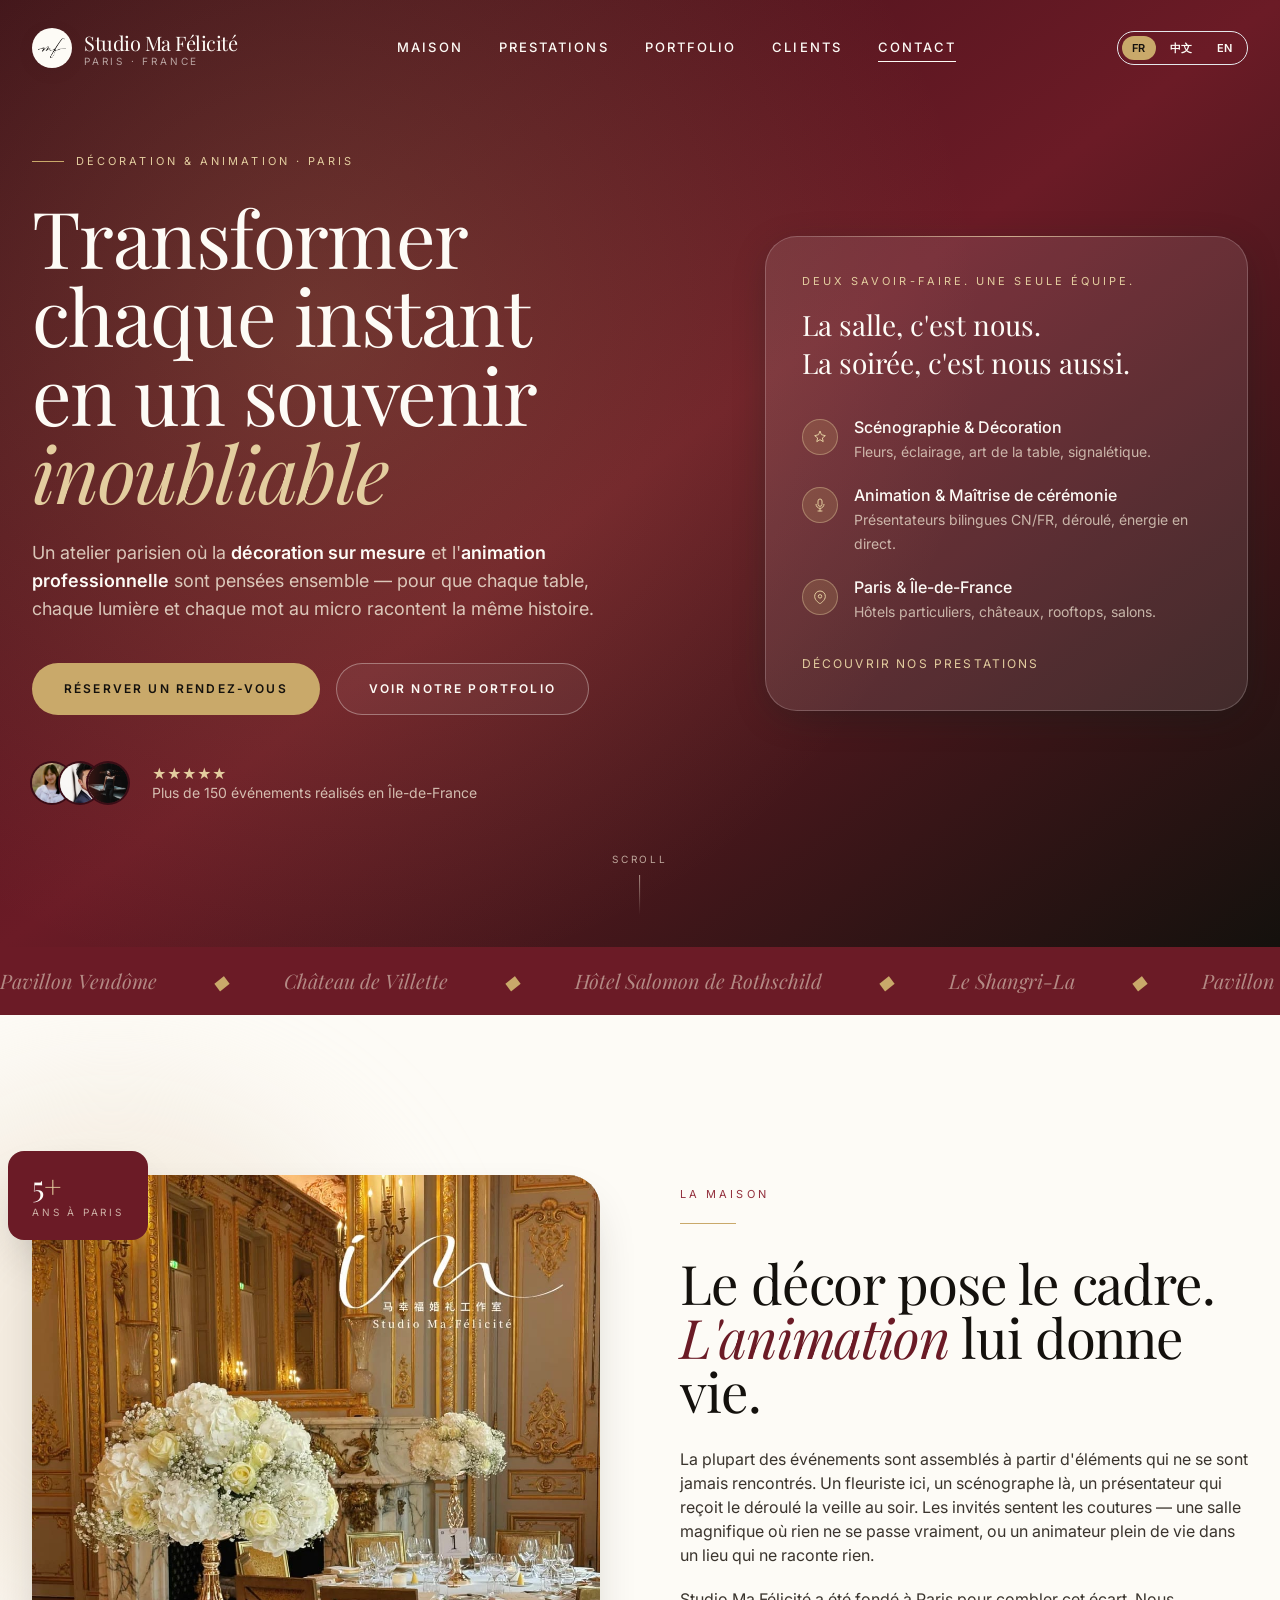
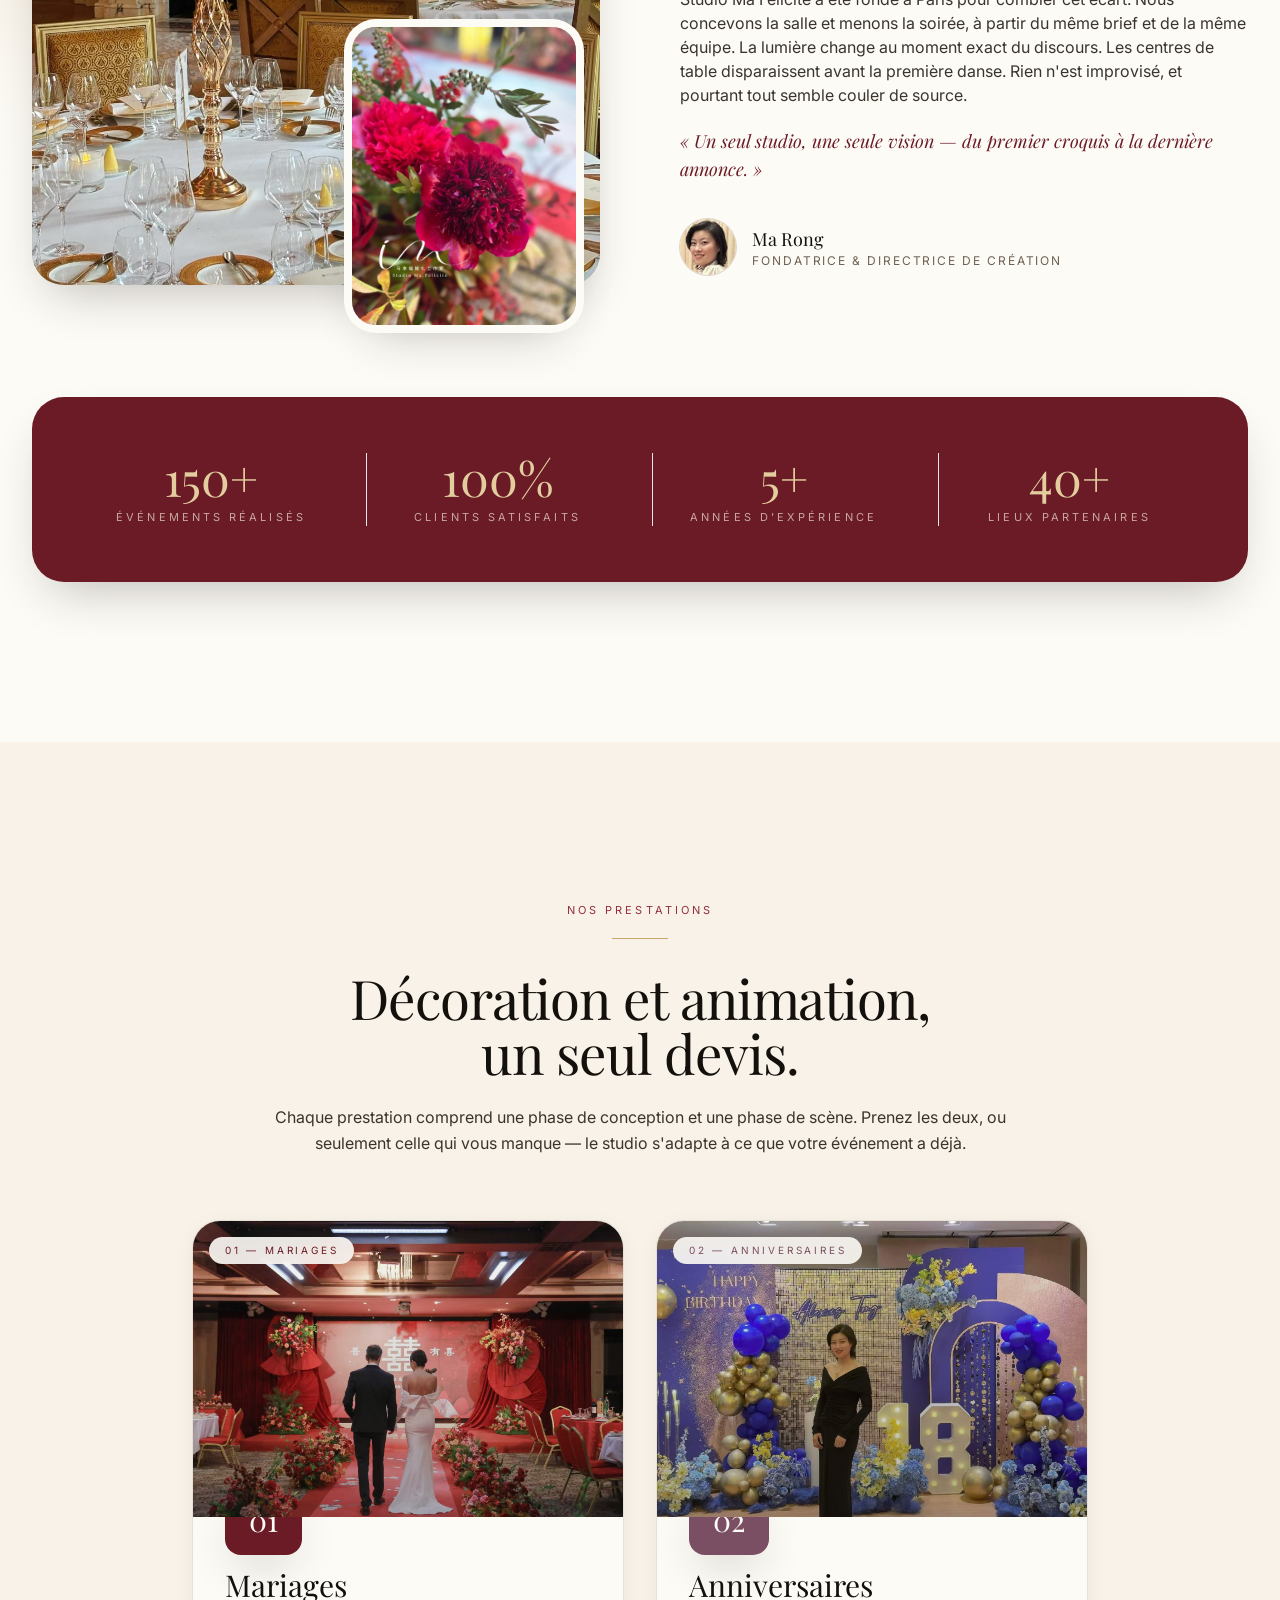
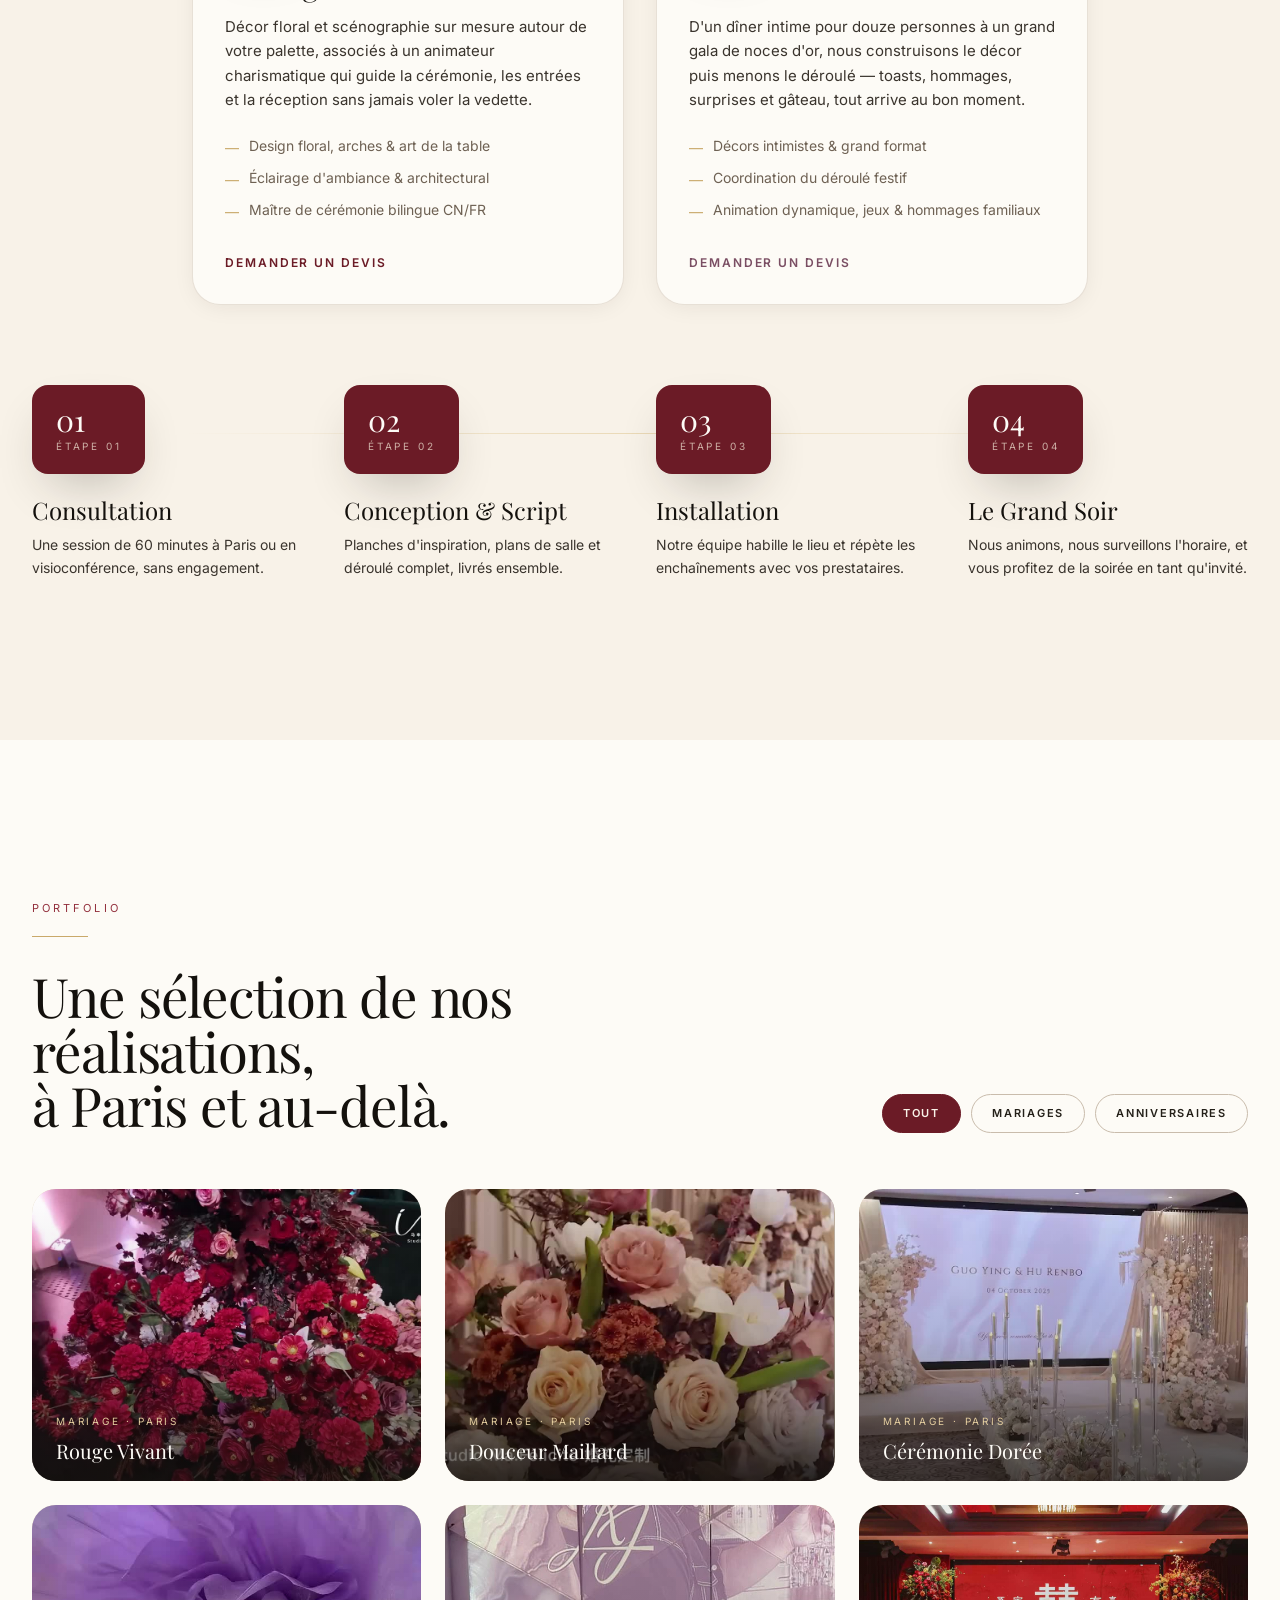
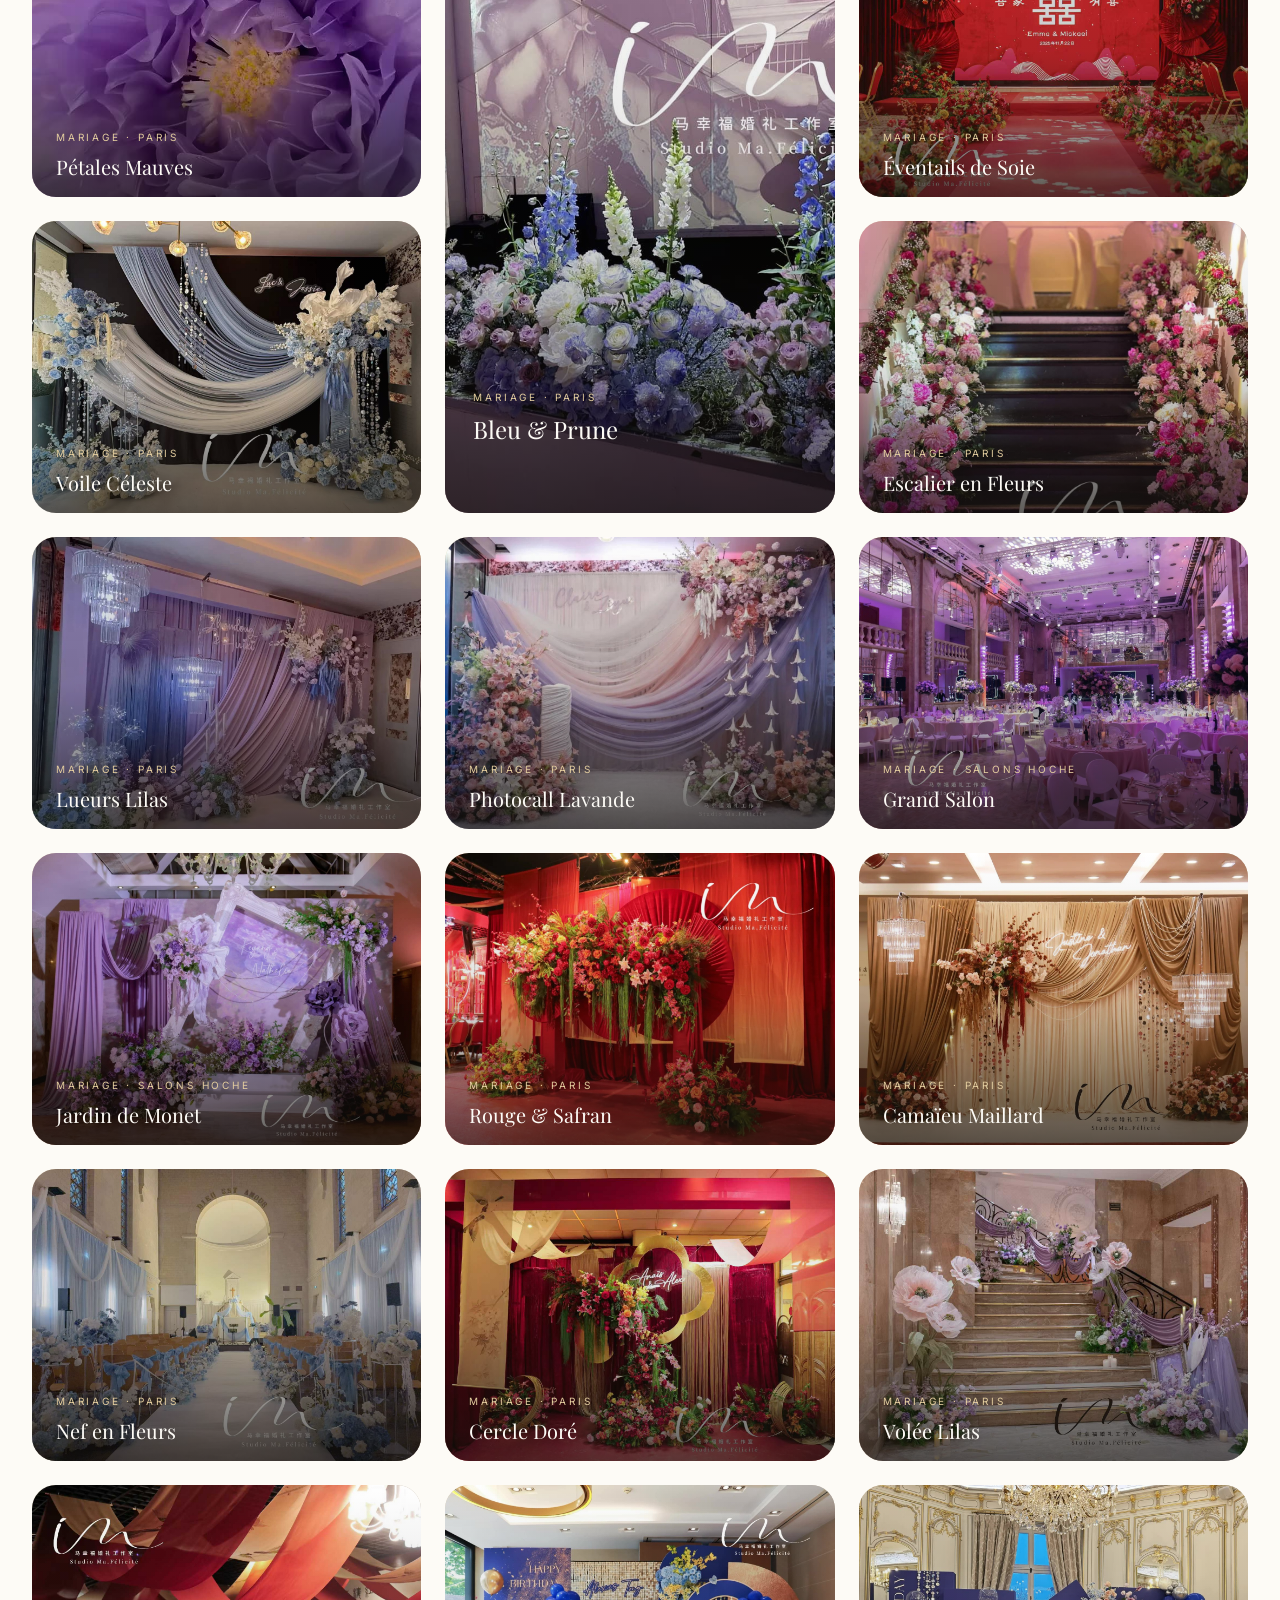
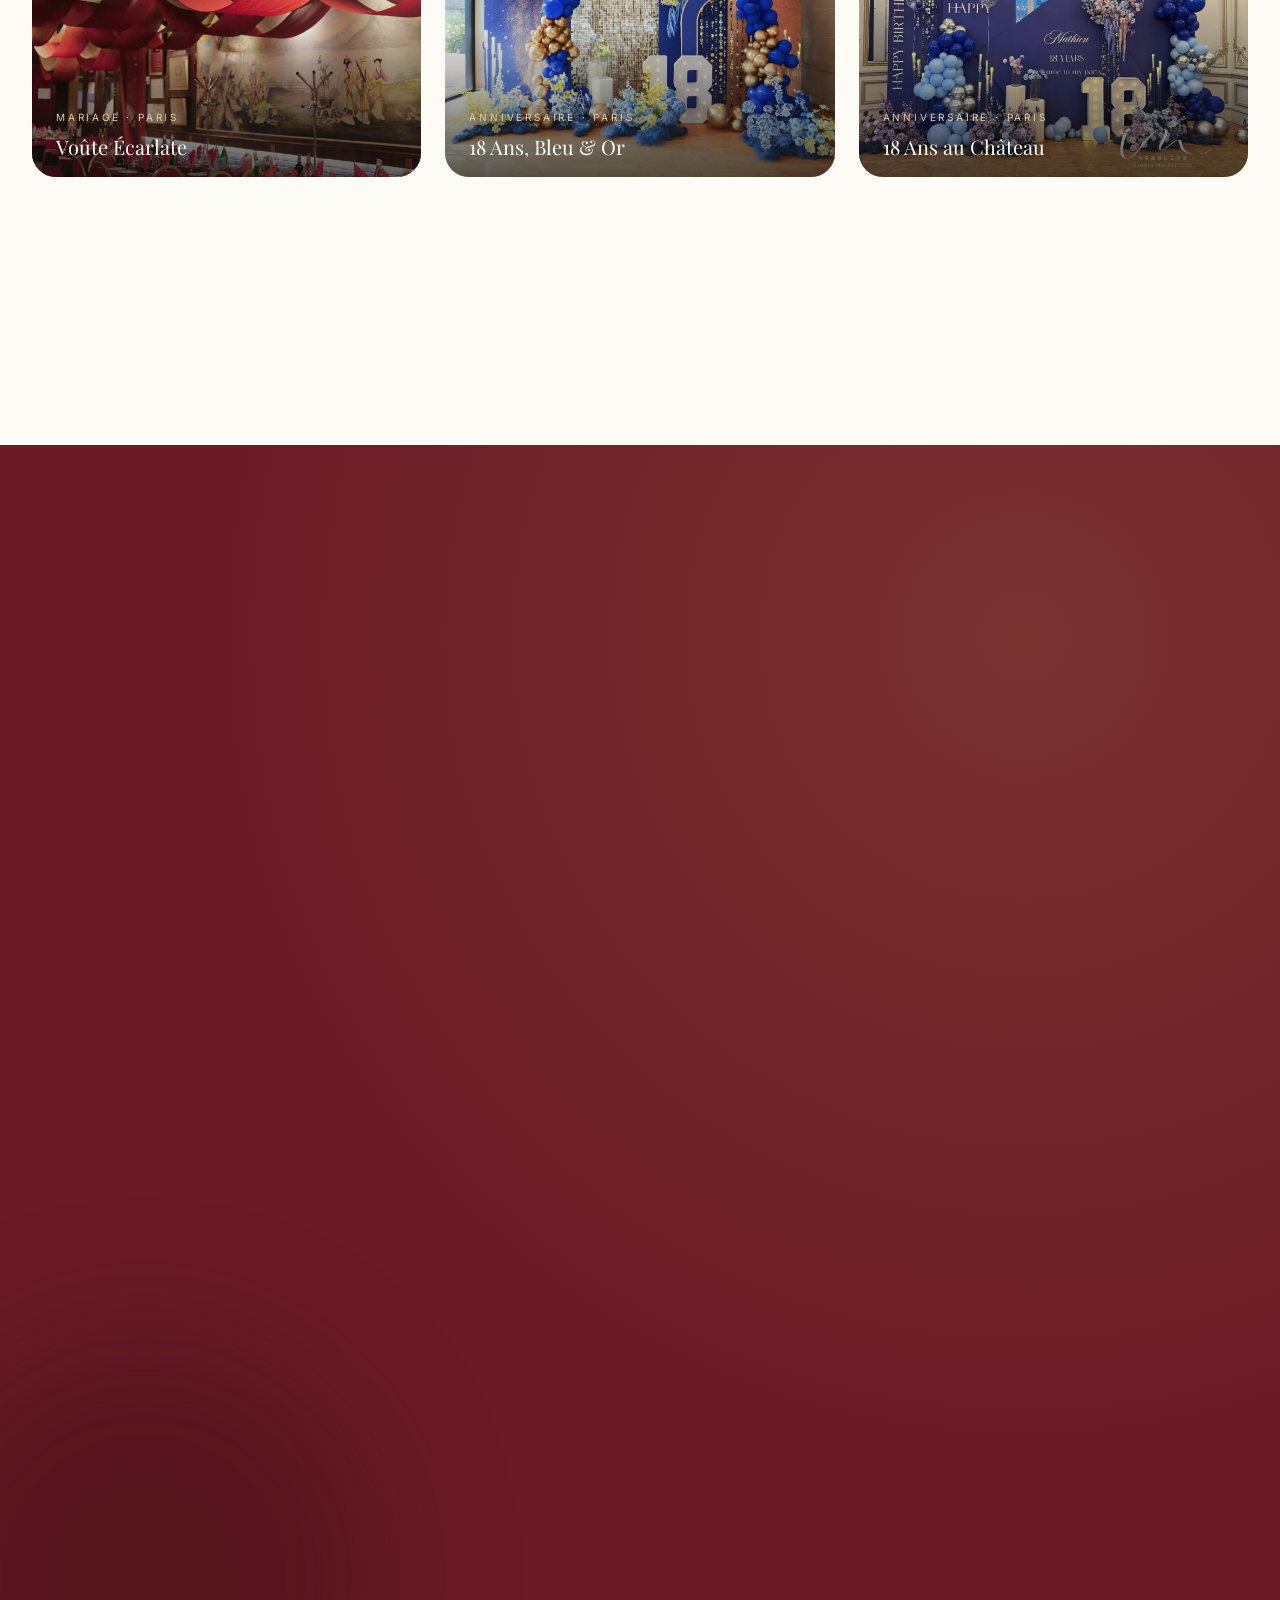
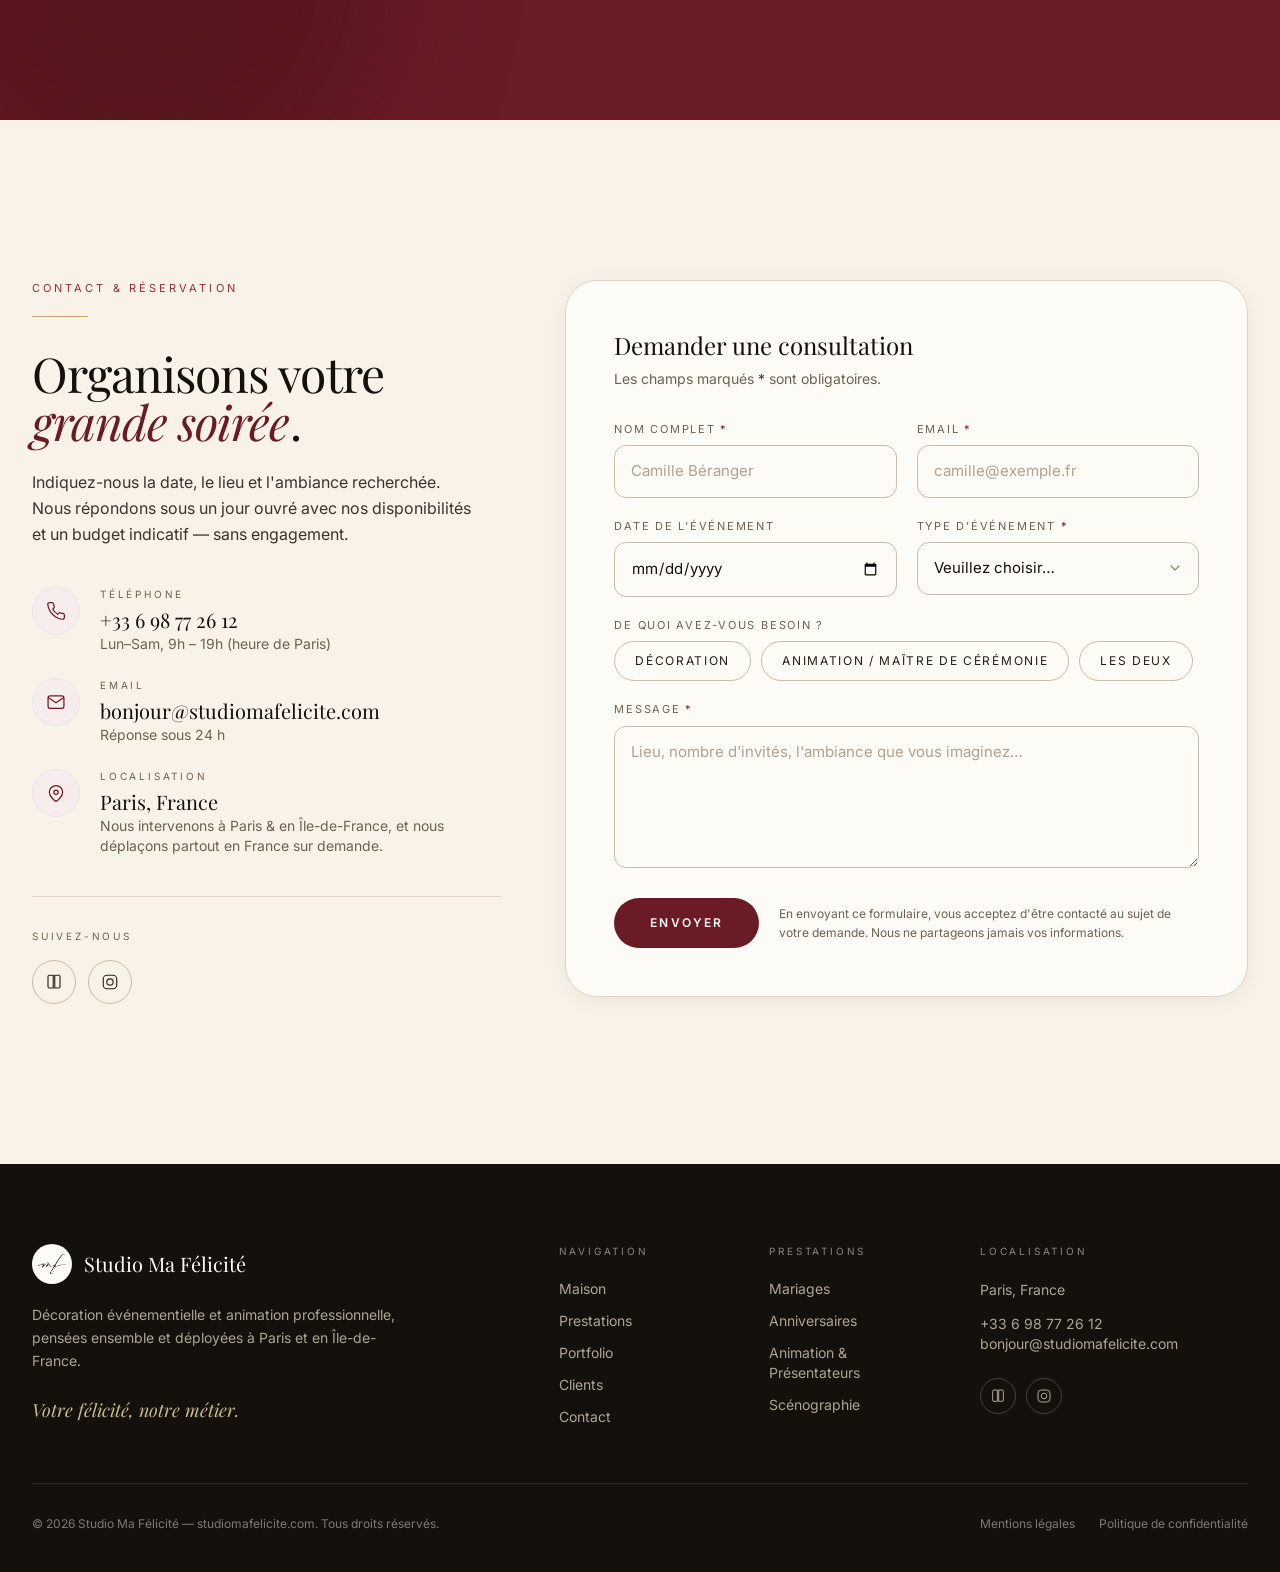
==== index.html @ dc09be4b "first commit" ====
<!DOCTYPE html>
<html lang="fr" class="scroll-smooth">
<head>
<meta charset="UTF-8" />
<meta name="viewport" content="width=device-width, initial-scale=1.0" />
<title id="pageTitle">Studio Ma Félicité — Décoration événementielle &amp; Animation à Paris</title>
<meta id="metaDescription" name="description" content="Studio Ma Félicité est une maison événementielle parisienne alliant décoration sur mesure et animation professionnelle pour mariages et anniversaires." />
<meta name="theme-color" content="#3A0D16" />
<link rel="canonical" href="https://studiomafelicite.com/" />
<link rel="alternate" hreflang="fr" href="https://studiomafelicite.com/" />
<link rel="alternate" hreflang="en" href="https://studiomafelicite.com/en/" />
<link rel="alternate" hreflang="zh" href="https://studiomafelicite.com/zh/" />
<link rel="alternate" hreflang="x-default" href="https://studiomafelicite.com/" />

<!-- Open Graph -->
<meta property="og:title" content="Studio Ma Félicité — Décoration événementielle &amp; Animation à Paris" />
<meta property="og:description" content="Décoration sur mesure et animation professionnelle, réunies sous un même toit. Paris, France." />
<meta property="og:type" content="website" />
<meta property="og:url" content="https://studiomafelicite.com/" />
<meta property="og:image" content="https://studiomafelicite.com/images/about-main.jpg" />
<meta property="og:image:width" content="1200" />
<meta property="og:image:height" content="1500" />
<meta property="og:locale" content="fr_FR" />
<meta property="og:site_name" content="Studio Ma Félicité" />

<!-- Twitter -->
<meta name="twitter:card" content="summary_large_image" />
<meta name="twitter:title" content="Studio Ma Félicité — Décoration événementielle &amp; Animation à Paris" />
<meta name="twitter:description" content="Décoration sur mesure et animation professionnelle, réunies sous un même toit. Paris, France." />
<meta name="twitter:image" content="https://studiomafelicite.com/images/about-main.jpg" />

<link rel="icon" type="image/png" href="/images/favicon.png" />
<link rel="preconnect" href="https://fonts.googleapis.com" />
<link rel="preconnect" href="https://fonts.gstatic.com" crossorigin />
<link href="https://fonts.googleapis.com/css2?family=Playfair+Display:ital,wght@0,400;0,500;0,600;0,700;1,400;1,500&family=Inter:wght@300;400;500;600;700&display=swap" rel="stylesheet" />

<link rel="stylesheet" href="/css/tailwind.css" />

<!-- Without JS the IntersectionObserver never runs, so reveal-on-scroll content
     would stay invisible. Show it all instead. -->
<noscript><style>
  .reveal { opacity:1 !important; transform:none !important; }
  #mobileMenu { grid-template-rows:1fr !important; }
</style></noscript>

<script type="application/ld+json">
{
  "@context": "https://schema.org",
  "@type": "LocalBusiness",
  "name": "Studio Ma Félicité",
  "description": "Studio Ma Félicité est une maison événementielle parisienne alliant décoration sur mesure et animation professionnelle pour mariages et anniversaires.",
  "url": "https://studiomafelicite.com/",
  "inLanguage": "fr",
  "telephone": "+33698772612",
  "email": "bonjour@studiomafelicite.com",
  "image": "https://studiomafelicite.com/images/about-main.jpg",
  "logo": "https://studiomafelicite.com/logo.webp",
  "priceRange": "€€€",
  "address": {
    "@type": "PostalAddress",
    "addressLocality": "Paris",
    "addressCountry": "FR"
  },
  "areaServed": {
    "@type": "AdministrativeArea",
    "name": "Île-de-France"
  },
  "sameAs": [
    "https://www.rednote.com/user/profile/63b6a3fa0000000026011ae4",
    "https://www.instagram.com/studio_ma_felicite/"
  ]
}
</script>
</head>

<body class="font-sans antialiased selection:bg-wine-700">

<!-- ══════════════════ SKIP LINK ══════════════════ -->
<a href="#hero" data-i18n="a11y.skipLink" class="sr-only focus:not-sr-only focus:fixed focus:z-[100] focus:top-4 focus:left-4 focus:bg-wine-700 focus:text-cream-50 focus:px-5 focus:py-3 focus:rounded-full focus:text-sm">Aller au contenu</a>

<!-- ══════════════════ NAVIGATION ══════════════════ -->
<header id="nav" class="fixed inset-x-0 top-0 z-50 transition-all duration-500">
  <div class="mx-auto max-w-7xl px-5 sm:px-8">
    <div class="flex items-center justify-between h-20 lg:h-24 transition-all duration-500" id="navInner">

      <!-- Wordmark -->
      <a href="#hero" class="group flex items-center gap-3 shrink-0">
        <span class="grid place-items-center w-10 h-10 rounded-full bg-cream-50 shadow-soft overflow-hidden shrink-0" id="navMark">
          <img src="/images/logo-mark-crop.png" alt="Studio Ma Félicité" class="w-7 h-auto object-contain" />
        </span>
        <span class="leading-tight">
          <span class="block font-serif text-lg sm:text-xl tracking-tight">Studio Ma Félicité</span>
          <span class="block text-[10px] uppercase tracking-widest2 opacity-60 -mt-0.5">Paris · France</span>
        </span>
      </a>

      <!-- Desktop links -->
      <nav class="hidden lg:flex items-center gap-9 text-[13px] uppercase tracking-[0.16em] font-medium" id="navLinks" aria-label="Navigation principale" data-i18n-aria="a11y.primaryNav">
        <a href="#about"     class="navlink" data-i18n="nav.about">Maison</a>
        <a href="#services"  class="navlink" data-i18n="nav.services">Prestations</a>
        <a href="#portfolio" class="navlink" data-i18n="nav.portfolio">Portfolio</a>
        <a href="#testimonials" class="navlink" data-i18n="nav.testimonials">Clients</a>
        <a href="#contact"   class="navlink" data-i18n="nav.contact">Contact</a>
      </nav>

      <div class="hidden lg:flex items-center gap-5">
        <div class="lang-switch flex items-center gap-1 rounded-full border border-current/20 p-1 text-[11px] font-semibold uppercase tracking-wider" id="langSwitchDesktop" role="group" aria-label="Choisir la langue">
          <a href="/" class="lang-btn rounded-full px-2.5 py-1 transition-colors duration-200" data-lang="fr">FR</a>
          <a href="/zh/" class="lang-btn rounded-full px-2.5 py-1 transition-colors duration-200" data-lang="zh">中文</a>
          <a href="/en/" class="lang-btn rounded-full px-2.5 py-1 transition-colors duration-200" data-lang="en">EN</a>
        </div>
      </div>

      <!-- Mobile toggle -->
      <button id="burger" class="lg:hidden relative w-11 h-11 grid place-items-center rounded-full border border-current/25" aria-label="Open menu" aria-expanded="false" aria-controls="mobileMenu">
        <span class="block w-5 space-y-[5px]">
          <span class="block h-[1.5px] w-full bg-current transition-transform duration-300 origin-center" data-bar="1"></span>
          <span class="block h-[1.5px] w-full bg-current transition-opacity duration-200" data-bar="2"></span>
          <span class="block h-[1.5px] w-full bg-current transition-transform duration-300 origin-center" data-bar="3"></span>
        </span>
      </button>
    </div>
  </div>

  <!-- Mobile menu -->
  <div id="mobileMenu" class="lg:hidden grid grid-rows-[0fr] transition-[grid-template-rows] duration-500 ease-in-out bg-cream-50/97 backdrop-blur-xl border-t border-taupe-100">
    <div class="overflow-hidden min-h-0">
      <nav class="px-6 py-7 flex flex-col gap-1 text-ink-900" aria-label="Navigation mobile" data-i18n-aria="a11y.mobileNav">
        <a href="#about"        class="mob-link font-serif text-2xl py-3 border-b border-taupe-100/70" data-i18n="nav.about">Maison</a>
        <a href="#services"     class="mob-link font-serif text-2xl py-3 border-b border-taupe-100/70" data-i18n="nav.services">Prestations</a>
        <a href="#portfolio"    class="mob-link font-serif text-2xl py-3 border-b border-taupe-100/70" data-i18n="nav.portfolio">Portfolio</a>
        <a href="#testimonials" class="mob-link font-serif text-2xl py-3 border-b border-taupe-100/70" data-i18n="nav.testimonials">Clients</a>
        <a href="#contact"      class="mob-link font-serif text-2xl py-3 border-b border-taupe-100/70" data-i18n="nav.contact">Contact</a>
        <div class="lang-switch mt-6 flex items-center justify-center gap-1 rounded-full border border-taupe-200 p-1 text-[12px] font-semibold uppercase tracking-wider self-center" id="langSwitchMobile" role="group" aria-label="Choisir la langue">
          <a href="/" class="lang-btn min-h-11 inline-flex items-center justify-center rounded-full px-4 transition-colors duration-200" data-lang="fr">FR</a>
          <a href="/zh/" class="lang-btn min-h-11 inline-flex items-center justify-center rounded-full px-4 transition-colors duration-200" data-lang="zh">中文</a>
          <a href="/en/" class="lang-btn min-h-11 inline-flex items-center justify-center rounded-full px-4 transition-colors duration-200" data-lang="en">EN</a>
        </div>
      </nav>
    </div>
  </div>
</header>

<!-- ══════════════════ HERO ══════════════════ -->
<section id="hero" class="relative min-h-[100svh] flex items-center overflow-hidden bg-wine-900">
  <div class="absolute inset-0 bg-gradient-to-br from-wine-900 via-wine-700 to-ink-900"></div>
  <div class="absolute inset-0 bg-[radial-gradient(circle_at_25%_35%,rgba(201,169,106,.22),transparent_58%)]"></div>

  <div class="relative z-10 mx-auto max-w-7xl px-5 sm:px-8 w-full pt-32 pb-24 lg:py-36">
    <div class="grid lg:grid-cols-12 gap-12 lg:gap-10 items-center">

      <!-- Copy -->
      <div class="lg:col-span-7 text-cream-50">
        <p class="inline-flex items-center gap-3 text-[11px] uppercase tracking-widest2 text-gold-300 mb-7 opacity-0 animate-fadeUp" style="animation-delay:.1s">
          <span class="w-8 h-px bg-gold-500"></span> <span data-i18n="hero.kicker">Décoration &amp; Animation · Paris</span>
        </p>

        <h1 class="font-serif text-[2.75rem] leading-[1.06] sm:text-6xl lg:text-[4.4rem] xl:text-[4.9rem] tracking-[-0.02em] opacity-0 animate-fadeUp" style="animation-delay:.22s" data-i18n-html="hero.title">
          Transformer chaque instant<br class="hidden sm:block" />
          en un souvenir <em class="italic text-gold-300">inoubliable</em>
        </h1>

        <p class="mt-7 max-w-xl text-base sm:text-lg leading-relaxed text-cream-200/85 opacity-0 animate-fadeUp" style="animation-delay:.34s" data-i18n-html="hero.subtitle">
          Un atelier parisien où la <strong class="font-semibold text-cream-50">décoration sur mesure</strong> et
          l'<strong class="font-semibold text-cream-50">animation professionnelle</strong> sont pensées ensemble — pour
          que chaque table, chaque lumière et chaque mot au micro racontent la même histoire.
        </p>

        <div class="mt-10 flex flex-col sm:flex-row gap-4 opacity-0 animate-fadeUp" style="animation-delay:.46s">
          <a href="#contact" data-i18n="nav.bookCta" class="group inline-flex items-center justify-center gap-3 rounded-full bg-gold-500 px-8 py-4 text-[12px] font-semibold uppercase tracking-[0.18em] text-ink-900 transition-all duration-300 hover:bg-gold-400 hover:shadow-lift hover:-translate-y-0.5">
            Réserver un rendez-vous
            <svg class="w-4 h-4 transition-transform duration-300 group-hover:translate-x-1" viewBox="0 0 24 24" fill="none" stroke="currentColor" stroke-width="1.6"><path d="M5 12h14M13 6l6 6-6 6" stroke-linecap="round" stroke-linejoin="round"/></svg>
          </a>
          <a href="#portfolio" data-i18n="hero.ctaSecondary" class="inline-flex items-center justify-center gap-3 rounded-full border border-cream-50/35 bg-cream-50/5 backdrop-blur-md px-8 py-4 text-[12px] font-semibold uppercase tracking-[0.18em] text-cream-50 transition-all duration-300 hover:bg-cream-50/15 hover:border-cream-50/60">
            Voir notre portfolio
          </a>
        </div>

        <div class="mt-12 flex items-center gap-6 opacity-0 animate-fadeUp" style="animation-delay:.58s">
          <div class="flex -space-x-3">
            <img src="/images/avatar-1.jpg" alt="" class="w-10 h-10 rounded-full object-cover ring-2 ring-wine-900 ph" />
            <img src="/images/avatar-2.jpg" alt="" class="w-10 h-10 rounded-full object-cover ring-2 ring-wine-900 ph" />
            <img src="/images/avatar-3.jpg" alt="" class="w-10 h-10 rounded-full object-cover ring-2 ring-wine-900 ph" />
          </div>
          <p class="text-sm text-cream-200/80 leading-snug">
            <span class="text-gold-300">★★★★★</span><br />
            <span data-i18n="hero.trustText">Plus de 150 événements réalisés en Île-de-France</span>
          </p>
        </div>
      </div>

      <!-- Glass card -->
      <div class="lg:col-span-5 opacity-0 animate-fadeUp" style="animation-delay:.7s">
        <div class="relative rounded-[2rem] border border-cream-50/20 bg-cream-50/10 backdrop-blur-2xl p-7 sm:p-9 shadow-glass">
          <div class="absolute -top-px left-10 right-10 h-px bg-gradient-to-r from-transparent via-gold-300/70 to-transparent"></div>

          <p class="text-[11px] uppercase tracking-widest2 text-gold-300" data-i18n="hero.cardKicker">Deux savoir-faire. Une seule équipe.</p>
          <h2 class="mt-4 font-serif text-2xl sm:text-[1.75rem] leading-snug text-cream-50" data-i18n-html="hero.cardTitle">
            La salle, c'est nous.<br />La soirée, c'est nous aussi.
          </h2>

          <ul class="mt-8 space-y-5 text-cream-100/90">
            <li class="flex gap-4">
              <span class="mt-1 grid place-items-center w-9 h-9 shrink-0 rounded-full bg-gold-500/20 border border-gold-300/40">
                <svg class="w-4 h-4 text-gold-300" viewBox="0 0 24 24" fill="none" stroke="currentColor" stroke-width="1.5"><path d="M12 3l2.2 5.6L20 10l-4.4 3.4L16.8 19 12 16l-4.8 3 1.2-5.6L4 10l5.8-1.4L12 3z" stroke-linejoin="round"/></svg>
              </span>
              <span><span class="block text-cream-50 font-medium" data-i18n="hero.card.item1.title">Scénographie &amp; Décoration</span>
              <span class="text-sm text-cream-200/75" data-i18n="hero.card.item1.desc">Fleurs, éclairage, art de la table, signalétique.</span></span>
            </li>
            <li class="flex gap-4">
              <span class="mt-1 grid place-items-center w-9 h-9 shrink-0 rounded-full bg-gold-500/20 border border-gold-300/40">
                <svg class="w-4 h-4 text-gold-300" viewBox="0 0 24 24" fill="none" stroke="currentColor" stroke-width="1.5"><path d="M12 14a3 3 0 003-3V6a3 3 0 10-6 0v5a3 3 0 003 3z" stroke-linejoin="round"/><path d="M6 11a6 6 0 0012 0M12 17v4M9 21h6" stroke-linecap="round"/></svg>
              </span>
              <span><span class="block text-cream-50 font-medium" data-i18n="hero.card.item2.title">Animation &amp; Maîtrise de cérémonie</span>
              <span class="text-sm text-cream-200/75" data-i18n="hero.card.item2.desc">Présentateurs bilingues CN/FR, déroulé, énergie en direct.</span></span>
            </li>
            <li class="flex gap-4">
              <span class="mt-1 grid place-items-center w-9 h-9 shrink-0 rounded-full bg-gold-500/20 border border-gold-300/40">
                <svg class="w-4 h-4 text-gold-300" viewBox="0 0 24 24" fill="none" stroke="currentColor" stroke-width="1.5"><path d="M12 22s8-4.5 8-11a8 8 0 10-16 0c0 6.5 8 11 8 11z" stroke-linejoin="round"/><circle cx="12" cy="11" r="2.6"/></svg>
              </span>
              <span><span class="block text-cream-50 font-medium" data-i18n="hero.card.item3.title">Paris &amp; Île-de-France</span>
              <span class="text-sm text-cream-200/75" data-i18n="hero.card.item3.desc">Hôtels particuliers, châteaux, rooftops, salons.</span></span>
            </li>
          </ul>

          <a href="#services" data-i18n="hero.exploreServices" class="mt-8 inline-flex items-center gap-2 text-[12px] uppercase tracking-[0.18em] text-gold-300 hover:text-gold-400 transition">
            Découvrir nos prestations
            <svg class="w-4 h-4" viewBox="0 0 24 24" fill="none" stroke="currentColor" stroke-width="1.6"><path d="M5 12h14M13 6l6 6-6 6" stroke-linecap="round" stroke-linejoin="round"/></svg>
          </a>
        </div>
      </div>
    </div>
  </div>

  <!-- Scroll cue -->
  <a href="#about" class="hidden md:flex absolute bottom-8 left-1/2 -translate-x-1/2 z-10 flex-col items-center gap-2 text-cream-200/70 hover:text-cream-50 transition">
    <span class="text-[10px] uppercase tracking-widest2">Scroll</span>
    <span class="w-px h-10 bg-gradient-to-b from-cream-200/60 to-transparent"></span>
  </a>
</section>

<!-- ══════════════════ LOGO MARQUEE ══════════════════ -->
<section class="bg-wine-700 py-5 overflow-hidden" aria-label="Lieux et partenaires sélectionnés" data-i18n-aria="a11y.marquee">
  <div class="flex w-max animate-marquee">
    <div class="flex items-center gap-14 pr-14 text-cream-200/55 font-serif text-lg sm:text-xl italic whitespace-nowrap">
      <span>Pavillon Vendôme</span><span class="text-gold-500">◆</span>
      <span>Château de Villette</span><span class="text-gold-500">◆</span>
      <span>Hôtel Salomon de Rothschild</span><span class="text-gold-500">◆</span>
      <span>Le Shangri-La</span><span class="text-gold-500">◆</span>
      <span>Pavillon Gabriel</span><span class="text-gold-500">◆</span>
      <span>Les Salons Hoche</span><span class="text-gold-500">◆</span>
    </div>
    <div class="flex items-center gap-14 pr-14 text-cream-200/55 font-serif text-lg sm:text-xl italic whitespace-nowrap" aria-hidden="true">
      <span>Pavillon Vendôme</span><span class="text-gold-500">◆</span>
      <span>Château de Villette</span><span class="text-gold-500">◆</span>
      <span>Hôtel Salomon de Rothschild</span><span class="text-gold-500">◆</span>
      <span>Le Shangri-La</span><span class="text-gold-500">◆</span>
      <span>Pavillon Gabriel</span><span class="text-gold-500">◆</span>
      <span>Les Salons Hoche</span><span class="text-gold-500">◆</span>
    </div>
  </div>
</section>

<!-- ══════════════════ ABOUT ══════════════════ -->
<section id="about" class="relative py-24 sm:py-32 lg:py-40 bg-cream-50 overflow-hidden">
  <div class="pointer-events-none absolute -left-40 top-20 w-[34rem] h-[34rem] rounded-full bg-cream-200/60 blur-3xl"></div>

  <div class="relative mx-auto max-w-7xl px-5 sm:px-8">
    <div class="grid lg:grid-cols-2 gap-14 lg:gap-20 items-center">

      <!-- Image composition -->
      <div class="reveal relative">
        <div class="relative rounded-[2rem] overflow-hidden shadow-lift ph aspect-[4/5]">
          <img src="/images/about-main.jpg"
               alt="Gold banquet room at the Shangri-La Paris dressed with candlelight and white floral centerpieces" loading="lazy"
               class="w-full h-full object-cover" />
        </div>
        <div class="absolute -bottom-10 -right-4 sm:right-6 w-40 sm:w-56 rounded-[1.5rem] overflow-hidden ring-8 ring-cream-50 shadow-lift ph aspect-[3/4] hidden sm:block">
          <img src="/images/about-host.jpg"
               alt="Close-up of deep red peony floral detail from a ceremony arrangement" loading="lazy"
               class="w-full h-full object-cover" />
        </div>
        <div class="absolute -top-6 -left-3 sm:-left-6 rounded-2xl bg-wine-700 text-cream-50 px-6 py-5 shadow-lift">
          <p class="font-serif text-3xl leading-none">5<span class="text-gold-300">+</span></p>
          <p class="mt-1 text-[10px] uppercase tracking-widest2 text-cream-200/75" data-i18n="about.yearsBadge">Ans à Paris</p>
        </div>
      </div>

      <!-- Copy -->
      <div class="reveal" style="transition-delay:.12s">
        <p class="rule text-[11px] uppercase tracking-widest2 text-wine-500" data-i18n="about.kicker">La Maison</p>

        <h2 class="mt-8 font-serif text-4xl sm:text-5xl lg:text-[3.4rem] leading-[1.1] tracking-[-0.02em] text-ink-900" data-i18n-html="about.title">
          Le décor pose le cadre.<br />
          <em class="italic text-wine-700">L'animation</em> lui donne vie.
        </h2>

        <div class="mt-7 space-y-5 text-[15px] sm:text-base leading-relaxed text-ink-500">
          <p data-i18n="about.p1">
            La plupart des événements sont assemblés à partir d'éléments qui ne se sont jamais rencontrés. Un fleuriste
            ici, un scénographe là, un présentateur qui reçoit le déroulé la veille au soir. Les invités sentent les
            coutures — une salle magnifique où rien ne se passe vraiment, ou un animateur plein de vie dans un lieu
            qui ne raconte rien.
          </p>
          <p data-i18n-html="about.p2">
            Studio Ma Félicité a été fondé à Paris pour combler cet écart. Nous concevons
            la salle et menons la soirée, à partir du même brief et de la même équipe. La lumière change au moment
            exact du discours. Les centres de table disparaissent avant la première danse. Rien n'est improvisé, et
            pourtant tout semble couler de source.
          </p>
          <p class="font-serif italic text-lg text-wine-700" data-i18n="about.quote">
            « Un seul studio, une seule vision — du premier croquis à la dernière annonce. »
          </p>
        </div>

        <!-- Signature -->
        <div class="mt-9 flex items-center gap-4">
          <img src="/images/founder.jpg"
               alt="Ma Rong, founder of Studio Ma Félicité" loading="lazy" class="w-14 h-14 rounded-full object-cover ph ring-1 ring-taupe-100" />
          <div>
            <p class="font-serif text-lg text-ink-900">Ma Rong</p>
            <p class="text-xs uppercase tracking-[0.16em] text-taupe-500" data-i18n="about.founderTitle">Fondatrice &amp; Directrice de création</p>
          </div>
        </div>
      </div>
    </div>

    <!-- Stats bar -->
    <div class="reveal mt-20 lg:mt-28 rounded-[2rem] bg-wine-700 text-cream-50 px-6 sm:px-12 py-12 sm:py-14 shadow-lift">
      <dl class="grid grid-cols-2 lg:grid-cols-4 gap-y-10 gap-x-6 text-center divide-y-0 lg:divide-x lg:divide-cream-50/12">
        <div>
          <dd class="font-serif text-4xl sm:text-5xl text-gold-300"><span class="count" data-to="150">150</span>+</dd>
          <dt class="mt-2 text-[10px] sm:text-[11px] uppercase tracking-widest2 text-cream-200/70" data-i18n="about.stat1">Événements réalisés</dt>
        </div>
        <div>
          <dd class="font-serif text-4xl sm:text-5xl text-gold-300"><span class="count" data-to="100">100</span>%</dd>
          <dt class="mt-2 text-[10px] sm:text-[11px] uppercase tracking-widest2 text-cream-200/70" data-i18n="about.stat2">Clients satisfaits</dt>
        </div>
        <div>
          <dd class="font-serif text-4xl sm:text-5xl text-gold-300"><span class="count" data-to="5">5</span>+</dd>
          <dt class="mt-2 text-[10px] sm:text-[11px] uppercase tracking-widest2 text-cream-200/70" data-i18n="about.stat3">Années d'expérience</dt>
        </div>
        <div>
          <dd class="font-serif text-4xl sm:text-5xl text-gold-300"><span class="count" data-to="40">40</span>+</dd>
          <dt class="mt-2 text-[10px] sm:text-[11px] uppercase tracking-widest2 text-cream-200/70" data-i18n="about.stat4">Lieux partenaires</dt>
        </div>
      </dl>
    </div>
  </div>
</section>

<!-- ══════════════════ SERVICES ══════════════════ -->
<section id="services" class="py-24 sm:py-32 lg:py-40 bg-cream-100">
  <div class="mx-auto max-w-7xl px-5 sm:px-8">

    <div class="reveal max-w-3xl mx-auto text-center">
      <p class="rule rule-center text-[11px] uppercase tracking-widest2 text-wine-500" data-i18n="services.kicker">Nos Prestations</p>
      <h2 class="mt-8 font-serif text-4xl sm:text-5xl lg:text-[3.4rem] leading-[1.1] tracking-[-0.02em] text-ink-900" data-i18n-html="services.title">
        Décoration et animation,<br class="hidden sm:block" /> un seul devis.
      </h2>
      <p class="mt-6 text-ink-500 leading-relaxed" data-i18n="services.subtitle">
        Chaque prestation comprend une phase de conception et une phase de scène. Prenez les deux, ou seulement
        celle qui vous manque — le studio s'adapte à ce que votre événement a déjà.
      </p>
    </div>

    <div class="mt-16 grid md:grid-cols-2 gap-7 lg:gap-8 max-w-4xl mx-auto">

      <!-- Weddings -->
      <article class="reveal group flex flex-col rounded-[1.75rem] bg-cream-50 border border-taupe-100/70 overflow-hidden shadow-soft transition-all duration-500 hover:shadow-lift hover:-translate-y-1.5">
        <div class="relative aspect-[16/11] overflow-hidden ph">
          <img src="/images/wedding-red-ceremony-aisle.jpg"
               alt="Bride and groom walking down a red carpet aisle toward a red double-happiness ceremony backdrop" loading="lazy"
               class="w-full h-full object-cover transition-transform duration-[900ms] ease-out group-hover:scale-110" />
          <div class="absolute inset-0 bg-gradient-to-t from-ink-900/45 to-transparent opacity-70"></div>
          <span class="absolute top-4 left-4 rounded-full bg-cream-50/90 backdrop-blur px-4 py-1.5 text-[10px] uppercase tracking-widest2 text-wine-700" data-i18n="services.badge1">01 — Mariages</span>
        </div>

        <div class="flex flex-col flex-1 p-7 lg:p-8">
          <div class="-mt-14 lg:-mt-16 mb-3 inline-flex w-fit rounded-2xl bg-wine-700 text-cream-50 px-6 py-5 shadow-lift">
            <p class="font-serif text-3xl leading-none">01</p>
          </div>
          <h3 class="font-serif text-3xl text-ink-900" data-i18n="services.title1">Mariages</h3>
          <p class="mt-3 text-[15px] leading-relaxed text-ink-500 flex-1" data-i18n="services.desc1">
            Décor floral et scénographie sur mesure autour de votre palette, associés à un animateur charismatique
            qui guide la cérémonie, les entrées et la réception sans jamais voler la vedette.
          </p>
          <ul class="mt-6 space-y-2.5 text-sm text-taupe-500">
            <li class="flex gap-2.5"><span class="text-gold-500 mt-0.5">—</span> <span data-i18n="services.bullet1a">Design floral, arches &amp; art de la table</span></li>
            <li class="flex gap-2.5"><span class="text-gold-500 mt-0.5">—</span> <span data-i18n="services.bullet1b">Éclairage d'ambiance &amp; architectural</span></li>
            <li class="flex gap-2.5"><span class="text-gold-500 mt-0.5">—</span> <span data-i18n="services.bullet1c">Maître de cérémonie bilingue CN/FR</span></li>
          </ul>
          <a href="#contact" data-i18n="services.cta" class="mt-8 inline-flex items-center gap-2 text-[12px] font-semibold uppercase tracking-[0.16em] text-wine-700 group-hover:gap-3.5 transition-all duration-300">
            Demander un devis
            <svg class="w-4 h-4" viewBox="0 0 24 24" fill="none" stroke="currentColor" stroke-width="1.6"><path d="M5 12h14M13 6l6 6-6 6" stroke-linecap="round" stroke-linejoin="round"/></svg>
          </a>
        </div>
      </article>

      <!-- Anniversaries -->
      <article class="reveal group flex flex-col rounded-[1.75rem] bg-cream-50 border border-taupe-100/70 overflow-hidden shadow-soft transition-all duration-500 hover:shadow-lift hover:-translate-y-1.5" style="transition-delay:.1s">
        <div class="relative aspect-[16/11] overflow-hidden ph">
          <img src="/images/anniversary-blue-gold-18th.jpg"
               alt="18th birthday celebration with blue and gold balloon arch and sequin backdrop" loading="lazy"
               class="w-full h-full object-cover transition-transform duration-[900ms] ease-out group-hover:scale-110" />
          <div class="absolute inset-0 bg-gradient-to-t from-ink-900/45 to-transparent opacity-70"></div>
          <span class="absolute top-4 left-4 rounded-full bg-cream-50/90 backdrop-blur px-4 py-1.5 text-[10px] uppercase tracking-widest2 text-mauve-600" data-i18n="services.badge2">02 — Anniversaires</span>
        </div>

        <div class="flex flex-col flex-1 p-7 lg:p-8">
          <div class="-mt-14 lg:-mt-16 mb-3 inline-flex w-fit rounded-2xl bg-mauve-600 text-cream-50 px-6 py-5 shadow-lift">
            <p class="font-serif text-3xl leading-none">02</p>
          </div>
          <h3 class="font-serif text-3xl text-ink-900" data-i18n="services.title2">Anniversaires</h3>
          <p class="mt-3 text-[15px] leading-relaxed text-ink-500 flex-1" data-i18n="services.desc2">
            D'un dîner intime pour douze personnes à un grand gala de noces d'or, nous construisons le décor puis
            menons le déroulé — toasts, hommages, surprises et gâteau, tout arrive au bon moment.
          </p>
          <ul class="mt-6 space-y-2.5 text-sm text-taupe-500">
            <li class="flex gap-2.5"><span class="text-gold-500 mt-0.5">—</span> <span data-i18n="services.bullet2a">Décors intimistes &amp; grand format</span></li>
            <li class="flex gap-2.5"><span class="text-gold-500 mt-0.5">—</span> <span data-i18n="services.bullet2b">Coordination du déroulé festif</span></li>
            <li class="flex gap-2.5"><span class="text-gold-500 mt-0.5">—</span> <span data-i18n="services.bullet2c">Animation dynamique, jeux &amp; hommages familiaux</span></li>
          </ul>
          <a href="#contact" data-i18n="services.cta" class="mt-8 inline-flex items-center gap-2 text-[12px] font-semibold uppercase tracking-[0.16em] text-mauve-600 group-hover:gap-3.5 transition-all duration-300">
            Demander un devis
            <svg class="w-4 h-4" viewBox="0 0 24 24" fill="none" stroke="currentColor" stroke-width="1.6"><path d="M5 12h14M13 6l6 6-6 6" stroke-linecap="round" stroke-linejoin="round"/></svg>
          </a>
        </div>
      </article>

    </div>

    <!-- Process strip -->
    <div class="reveal mt-20 relative">
      <div class="hidden lg:block absolute top-12 left-[12.5%] right-[12.5%] h-px bg-gradient-to-r from-transparent via-gold-300/70 to-transparent"></div>
      <div class="relative grid sm:grid-cols-2 lg:grid-cols-4 gap-x-8 gap-y-12">
        <div>
          <div class="inline-block rounded-2xl bg-wine-700 text-cream-50 px-6 py-5 shadow-lift">
            <p class="font-serif text-3xl leading-none">01</p>
            <p class="mt-1 text-[10px] uppercase tracking-widest2 text-cream-200/75" data-i18n="services.step1Label">Étape 01</p>
          </div>
          <h4 class="mt-5 font-serif text-2xl text-ink-900" data-i18n="services.step1Title">Consultation</h4>
          <p class="mt-2 text-sm leading-relaxed text-ink-500" data-i18n="services.step1Desc">Une session de 60 minutes à Paris ou en visioconférence, sans engagement.</p>
        </div>
        <div>
          <div class="inline-block rounded-2xl bg-wine-700 text-cream-50 px-6 py-5 shadow-lift">
            <p class="font-serif text-3xl leading-none">02</p>
            <p class="mt-1 text-[10px] uppercase tracking-widest2 text-cream-200/75" data-i18n="services.step2Label">Étape 02</p>
          </div>
          <h4 class="mt-5 font-serif text-2xl text-ink-900" data-i18n="services.step2Title">Conception &amp; Script</h4>
          <p class="mt-2 text-sm leading-relaxed text-ink-500" data-i18n="services.step2Desc">Planches d'inspiration, plans de salle et déroulé complet, livrés ensemble.</p>
        </div>
        <div>
          <div class="inline-block rounded-2xl bg-wine-700 text-cream-50 px-6 py-5 shadow-lift">
            <p class="font-serif text-3xl leading-none">03</p>
            <p class="mt-1 text-[10px] uppercase tracking-widest2 text-cream-200/75" data-i18n="services.step3Label">Étape 03</p>
          </div>
          <h4 class="mt-5 font-serif text-2xl text-ink-900" data-i18n="services.step3Title">Installation</h4>
          <p class="mt-2 text-sm leading-relaxed text-ink-500" data-i18n="services.step3Desc">Notre équipe habille le lieu et répète les enchaînements avec vos prestataires.</p>
        </div>
        <div>
          <div class="inline-block rounded-2xl bg-wine-700 text-cream-50 px-6 py-5 shadow-lift">
            <p class="font-serif text-3xl leading-none">04</p>
            <p class="mt-1 text-[10px] uppercase tracking-widest2 text-cream-200/75" data-i18n="services.step4Label">Étape 04</p>
          </div>
          <h4 class="mt-5 font-serif text-2xl text-ink-900" data-i18n="services.step4Title">Le Grand Soir</h4>
          <p class="mt-2 text-sm leading-relaxed text-ink-500" data-i18n="services.step4Desc">Nous animons, nous surveillons l'horaire, et vous profitez de la soirée en tant qu'invité.</p>
        </div>
      </div>
    </div>
  </div>
</section>

<!-- ══════════════════ VENUES ══════════════════ -->
<!-- ══════════════════ PORTFOLIO ══════════════════ -->
<section id="portfolio" class="py-24 sm:py-32 lg:py-40 bg-cream-50">
  <div class="mx-auto max-w-7xl px-5 sm:px-8">

    <div class="reveal flex flex-col lg:flex-row lg:items-end lg:justify-between gap-8">
      <div class="max-w-2xl">
        <p class="rule text-[11px] uppercase tracking-widest2 text-wine-500" data-i18n="portfolio.kicker">Portfolio</p>
        <h2 class="mt-8 font-serif text-4xl sm:text-5xl lg:text-[3.4rem] leading-[1.1] tracking-[-0.02em] text-ink-900" data-i18n-html="portfolio.title">
          Une sélection de nos réalisations,<br class="hidden sm:block" /> à Paris et au-delà.
        </h2>
      </div>

      <!-- Filters -->
      <div class="flex flex-wrap gap-2.5" role="tablist" aria-label="Filtrer le portfolio" data-i18n-aria="a11y.filterPortfolio">
        <button class="filter-btn is-active rounded-full border border-taupe-200 px-5 py-2.5 text-[11px] font-semibold uppercase tracking-[0.16em] text-ink-700 transition-all duration-300 hover:border-wine-700" data-filter="all" role="tab" aria-selected="true" data-i18n="portfolio.filterAll">Tout</button>
        <button class="filter-btn rounded-full border border-taupe-200 px-5 py-2.5 text-[11px] font-semibold uppercase tracking-[0.16em] text-ink-700 transition-all duration-300 hover:border-wine-700" data-filter="weddings" role="tab" aria-selected="false" data-i18n="portfolio.filterWeddings">Mariages</button>
        <button class="filter-btn rounded-full border border-taupe-200 px-5 py-2.5 text-[11px] font-semibold uppercase tracking-[0.16em] text-ink-700 transition-all duration-300 hover:border-wine-700" data-filter="anniversaries" role="tab" aria-selected="false" data-i18n="portfolio.filterAnniversaries">Anniversaires</button>
      </div>
    </div>

    <!-- Grid -->
    <div id="gallery" class="mt-14 grid grid-cols-1 sm:grid-cols-2 lg:grid-cols-3 gap-5 lg:gap-6">

      <figure class="gal-item group relative overflow-hidden rounded-[1.5rem] ph aspect-[4/3] cursor-pointer" data-cat="weddings">
        <video src="/videos/rednote-red-floral-macro.mp4" poster="/images/rednote-red-floral-poster.jpg" muted loop playsinline preload="metadata" aria-label="Red floral arrangement, close-up detail" class="gal-video absolute inset-0 w-full h-full object-cover transition-transform duration-[1100ms] ease-out group-hover:scale-110"></video>
        <div class="absolute inset-0 bg-gradient-to-t from-ink-900/85 via-ink-900/15 to-transparent opacity-80 group-hover:opacity-95 transition-opacity duration-500"></div>
        <figcaption class="absolute inset-x-0 bottom-0 p-6 text-cream-50 translate-y-2 group-hover:translate-y-0 transition-transform duration-500">
          <p class="text-[10px] uppercase tracking-widest2 text-gold-300" data-i18n="portfolio.item18.cat">Mariage · Paris</p>
          <h3 class="mt-2 font-serif text-xl" data-i18n="portfolio.item18.title">Rouge Vivant</h3>
        </figcaption>
      </figure>

      <figure class="gal-item group relative overflow-hidden rounded-[1.5rem] ph aspect-[4/3] cursor-pointer" data-cat="weddings">
        <video src="/videos/rednote-maillard-floral-macro.mp4" poster="/images/rednote-maillard-floral-poster.jpg" muted loop playsinline preload="metadata" aria-label="Maillard-toned floral arrangement, close-up detail" class="gal-video absolute inset-0 w-full h-full object-cover transition-transform duration-[1100ms] ease-out group-hover:scale-110"></video>
        <div class="absolute inset-0 bg-gradient-to-t from-ink-900/85 via-ink-900/15 to-transparent opacity-80 group-hover:opacity-95 transition-opacity duration-500"></div>
        <figcaption class="absolute inset-x-0 bottom-0 p-6 text-cream-50 translate-y-2 group-hover:translate-y-0 transition-transform duration-500">
          <p class="text-[10px] uppercase tracking-widest2 text-gold-300" data-i18n="portfolio.item19.cat">Mariage · Paris</p>
          <h3 class="mt-2 font-serif text-xl" data-i18n="portfolio.item19.title">Douceur Maillard</h3>
        </figcaption>
      </figure>

      <figure class="gal-item group relative overflow-hidden rounded-[1.5rem] ph aspect-[4/3] cursor-pointer" data-cat="weddings">
        <video src="/videos/rednote-champagne-ceremony.mp4" poster="/images/rednote-champagne-ceremony-poster.jpg" muted loop playsinline preload="metadata" aria-label="Champagne-toned ceremony backdrop with candles" class="gal-video absolute inset-0 w-full h-full object-cover transition-transform duration-[1100ms] ease-out group-hover:scale-110"></video>
        <div class="absolute inset-0 bg-gradient-to-t from-ink-900/85 via-ink-900/15 to-transparent opacity-80 group-hover:opacity-95 transition-opacity duration-500"></div>
        <figcaption class="absolute inset-x-0 bottom-0 p-6 text-cream-50 translate-y-2 group-hover:translate-y-0 transition-transform duration-500">
          <p class="text-[10px] uppercase tracking-widest2 text-gold-300" data-i18n="portfolio.item20.cat">Mariage · Paris</p>
          <h3 class="mt-2 font-serif text-xl" data-i18n="portfolio.item20.title">Cérémonie Dorée</h3>
        </figcaption>
      </figure>

      <figure class="gal-item group relative overflow-hidden rounded-[1.5rem] ph aspect-[4/3] cursor-pointer" data-cat="weddings">
        <video src="/videos/rednote-monet-purple-macro.mp4" poster="/images/rednote-monet-purple-poster.jpg" muted loop playsinline preload="metadata" aria-label="Mauve paper-flower detail with neon couple sign" class="gal-video absolute inset-0 w-full h-full object-cover transition-transform duration-[1100ms] ease-out group-hover:scale-110"></video>
        <div class="absolute inset-0 bg-gradient-to-t from-ink-900/85 via-ink-900/15 to-transparent opacity-80 group-hover:opacity-95 transition-opacity duration-500"></div>
        <figcaption class="absolute inset-x-0 bottom-0 p-6 text-cream-50 translate-y-2 group-hover:translate-y-0 transition-transform duration-500">
          <p class="text-[10px] uppercase tracking-widest2 text-gold-300" data-i18n="portfolio.item21.cat">Mariage · Paris</p>
          <h3 class="mt-2 font-serif text-xl" data-i18n="portfolio.item21.title">Pétales Mauves</h3>
        </figcaption>
      </figure>

      <figure class="gal-item group relative overflow-hidden rounded-[1.5rem] ph aspect-[4/5] sm:row-span-2 sm:aspect-auto sm:min-h-[520px] cursor-pointer" data-cat="weddings">
        <img src="/images/rednote-elyseum-blue-purple.jpg" alt="Blue and purple floral wedding decor, Élysée reception" loading="lazy" class="absolute inset-0 w-full h-full object-cover transition-transform duration-[1100ms] ease-out group-hover:scale-110" />
        <div class="absolute inset-0 bg-gradient-to-t from-ink-900/85 via-ink-900/15 to-transparent opacity-80 group-hover:opacity-95 transition-opacity duration-500"></div>
        <figcaption class="absolute inset-x-0 bottom-0 p-6 lg:p-7 text-cream-50 translate-y-2 group-hover:translate-y-0 transition-transform duration-500">
          <p class="text-[10px] uppercase tracking-widest2 text-gold-300" data-i18n="portfolio.item1.cat">Mariage · Paris</p>
          <h3 class="mt-2 font-serif text-2xl" data-i18n-html="portfolio.item1.title">Bleu &amp; Prune</h3>
          <p class="mt-2 text-sm text-cream-200/0 group-hover:text-cream-200/85 transition-colors duration-500" data-i18n="portfolio.item1.desc">Scénographie complète + animation bilingue de cérémonie pour 180 invités.</p>
        </figcaption>
      </figure>

      <figure class="gal-item group relative overflow-hidden rounded-[1.5rem] ph aspect-[4/3] cursor-pointer" data-cat="weddings">
        <img src="/images/rednote-red-silk-fans-backdrop.jpg" alt="Red silk fan backdrop with double-happiness sign and floral aisle" loading="lazy" class="absolute inset-0 w-full h-full object-cover transition-transform duration-[1100ms] ease-out group-hover:scale-110" />
        <div class="absolute inset-0 bg-gradient-to-t from-ink-900/85 via-ink-900/15 to-transparent opacity-80 group-hover:opacity-95 transition-opacity duration-500"></div>
        <figcaption class="absolute inset-x-0 bottom-0 p-6 text-cream-50 translate-y-2 group-hover:translate-y-0 transition-transform duration-500">
          <p class="text-[10px] uppercase tracking-widest2 text-gold-300" data-i18n="portfolio.item14.cat">Mariage · Paris</p>
          <h3 class="mt-2 font-serif text-xl" data-i18n="portfolio.item14.title">Éventails de Soie</h3>
        </figcaption>
      </figure>

      <figure class="gal-item group relative overflow-hidden rounded-[1.5rem] ph aspect-[4/3] cursor-pointer" data-cat="weddings">
        <img src="/images/rednote-blue-drapery-photocall.jpg" alt="Dusty-blue draped ceremony backdrop with hydrangeas and crystal strands" loading="lazy" class="absolute inset-0 w-full h-full object-cover transition-transform duration-[1100ms] ease-out group-hover:scale-110" />
        <div class="absolute inset-0 bg-gradient-to-t from-ink-900/85 via-ink-900/15 to-transparent opacity-80 group-hover:opacity-95 transition-opacity duration-500"></div>
        <figcaption class="absolute inset-x-0 bottom-0 p-6 text-cream-50 translate-y-2 group-hover:translate-y-0 transition-transform duration-500">
          <p class="text-[10px] uppercase tracking-widest2 text-gold-300" data-i18n="portfolio.item5.cat">Mariage · Paris</p>
          <h3 class="mt-2 font-serif text-xl" data-i18n="portfolio.item5.title">Voile Céleste</h3>
        </figcaption>
      </figure>

      <figure class="gal-item group relative overflow-hidden rounded-[1.5rem] ph aspect-[4/3] cursor-pointer" data-cat="weddings">
        <img src="/images/rednote-pink-staircase-aisle.jpg" alt="Pink and white floral staircase aisle" loading="lazy" class="absolute inset-0 w-full h-full object-cover transition-transform duration-[1100ms] ease-out group-hover:scale-110" />
        <div class="absolute inset-0 bg-gradient-to-t from-ink-900/85 via-ink-900/15 to-transparent opacity-80 group-hover:opacity-95 transition-opacity duration-500"></div>
        <figcaption class="absolute inset-x-0 bottom-0 p-6 text-cream-50 translate-y-2 group-hover:translate-y-0 transition-transform duration-500">
          <p class="text-[10px] uppercase tracking-widest2 text-gold-300" data-i18n="portfolio.item6.cat">Mariage · Paris</p>
          <h3 class="mt-2 font-serif text-xl" data-i18n="portfolio.item6.title">Escalier en Fleurs</h3>
        </figcaption>
      </figure>

      <figure class="gal-item group relative overflow-hidden rounded-[1.5rem] ph aspect-[4/3] cursor-pointer" data-cat="weddings">
        <img src="/images/rednote-purple-lilac-backdrop.jpg" alt="Purple and lilac wedding backdrop with crystal chandeliers" loading="lazy" class="absolute inset-0 w-full h-full object-cover transition-transform duration-[1100ms] ease-out group-hover:scale-110" />
        <div class="absolute inset-0 bg-gradient-to-t from-ink-900/85 via-ink-900/15 to-transparent opacity-80 group-hover:opacity-95 transition-opacity duration-500"></div>
        <figcaption class="absolute inset-x-0 bottom-0 p-6 text-cream-50 translate-y-2 group-hover:translate-y-0 transition-transform duration-500">
          <p class="text-[10px] uppercase tracking-widest2 text-gold-300" data-i18n="portfolio.item7.cat">Mariage · Paris</p>
          <h3 class="mt-2 font-serif text-xl" data-i18n="portfolio.item7.title">Lueurs Lilas</h3>
        </figcaption>
      </figure>

      <figure class="gal-item group relative overflow-hidden rounded-[1.5rem] ph aspect-[4/3] cursor-pointer" data-cat="weddings">
        <img src="/images/rednote-pink-lavender-photocall.jpg" alt="Pink and lavender floral photocall backdrop" loading="lazy" class="absolute inset-0 w-full h-full object-cover transition-transform duration-[1100ms] ease-out group-hover:scale-110" />
        <div class="absolute inset-0 bg-gradient-to-t from-ink-900/85 via-ink-900/15 to-transparent opacity-80 group-hover:opacity-95 transition-opacity duration-500"></div>
        <figcaption class="absolute inset-x-0 bottom-0 p-6 text-cream-50 translate-y-2 group-hover:translate-y-0 transition-transform duration-500">
          <p class="text-[10px] uppercase tracking-widest2 text-gold-300" data-i18n="portfolio.item8.cat">Mariage · Paris</p>
          <h3 class="mt-2 font-serif text-xl" data-i18n="portfolio.item8.title">Photocall Lavande</h3>
        </figcaption>
      </figure>

      <figure class="gal-item group relative overflow-hidden rounded-[1.5rem] ph aspect-[4/3] cursor-pointer" data-cat="weddings">
        <img src="/images/rednote-salon-hoche-ballroom.jpg" alt="Grand ballroom at Les Salons Hoche set for a wedding gala" loading="lazy" class="absolute inset-0 w-full h-full object-cover transition-transform duration-[1100ms] ease-out group-hover:scale-110" />
        <div class="absolute inset-0 bg-gradient-to-t from-ink-900/85 via-ink-900/15 to-transparent opacity-80 group-hover:opacity-95 transition-opacity duration-500"></div>
        <figcaption class="absolute inset-x-0 bottom-0 p-6 text-cream-50 translate-y-2 group-hover:translate-y-0 transition-transform duration-500">
          <p class="text-[10px] uppercase tracking-widest2 text-gold-300" data-i18n="portfolio.item9.cat">Mariage · Salons Hoche</p>
          <h3 class="mt-2 font-serif text-xl" data-i18n="portfolio.item9.title">Grand Salon</h3>
        </figcaption>
      </figure>

      <figure class="gal-item group relative overflow-hidden rounded-[1.5rem] ph aspect-[4/3] cursor-pointer" data-cat="weddings">
        <img src="/images/rednote-salon-hoche-backdrop.jpg" alt="Monet-garden style purple wedding backdrop at Les Salons Hoche" loading="lazy" class="absolute inset-0 w-full h-full object-cover transition-transform duration-[1100ms] ease-out group-hover:scale-110" />
        <div class="absolute inset-0 bg-gradient-to-t from-ink-900/85 via-ink-900/15 to-transparent opacity-80 group-hover:opacity-95 transition-opacity duration-500"></div>
        <figcaption class="absolute inset-x-0 bottom-0 p-6 text-cream-50 translate-y-2 group-hover:translate-y-0 transition-transform duration-500">
          <p class="text-[10px] uppercase tracking-widest2 text-gold-300" data-i18n="portfolio.item10.cat">Mariage · Salons Hoche</p>
          <h3 class="mt-2 font-serif text-xl" data-i18n="portfolio.item10.title">Jardin de Monet</h3>
        </figcaption>
      </figure>

      <figure class="gal-item group relative overflow-hidden rounded-[1.5rem] ph aspect-[4/3] cursor-pointer" data-cat="weddings">
        <img src="/images/rednote-red-orange-floral.jpg" alt="Red and orange traditional Chinese-style floral arrangement" loading="lazy" class="absolute inset-0 w-full h-full object-cover transition-transform duration-[1100ms] ease-out group-hover:scale-110" />
        <div class="absolute inset-0 bg-gradient-to-t from-ink-900/85 via-ink-900/15 to-transparent opacity-80 group-hover:opacity-95 transition-opacity duration-500"></div>
        <figcaption class="absolute inset-x-0 bottom-0 p-6 text-cream-50 translate-y-2 group-hover:translate-y-0 transition-transform duration-500">
          <p class="text-[10px] uppercase tracking-widest2 text-gold-300" data-i18n="portfolio.item11.cat">Mariage · Paris</p>
          <h3 class="mt-2 font-serif text-xl" data-i18n-html="portfolio.item11.title">Rouge &amp; Safran</h3>
        </figcaption>
      </figure>

      <figure class="gal-item group relative overflow-hidden rounded-[1.5rem] ph aspect-[4/3] cursor-pointer" data-cat="weddings">
        <img src="/images/rednote-maillard-backdrop.jpg" alt="Maillard-toned champagne and brown wedding backdrop with dried florals" loading="lazy" class="absolute inset-0 w-full h-full object-cover transition-transform duration-[1100ms] ease-out group-hover:scale-110" />
        <div class="absolute inset-0 bg-gradient-to-t from-ink-900/85 via-ink-900/15 to-transparent opacity-80 group-hover:opacity-95 transition-opacity duration-500"></div>
        <figcaption class="absolute inset-x-0 bottom-0 p-6 text-cream-50 translate-y-2 group-hover:translate-y-0 transition-transform duration-500">
          <p class="text-[10px] uppercase tracking-widest2 text-gold-300" data-i18n="portfolio.item12.cat">Mariage · Paris</p>
          <h3 class="mt-2 font-serif text-xl" data-i18n="portfolio.item12.title">Camaïeu Maillard</h3>
        </figcaption>
      </figure>

      <figure class="gal-item group relative overflow-hidden rounded-[1.5rem] ph aspect-[4/3] cursor-pointer" data-cat="weddings">
        <img src="/images/rednote-church-blue-aisle.jpg" alt="Church ceremony aisle with dusty-blue ribbons and hydrangea chair decor" loading="lazy" class="absolute inset-0 w-full h-full object-cover transition-transform duration-[1100ms] ease-out group-hover:scale-110" />
        <div class="absolute inset-0 bg-gradient-to-t from-ink-900/85 via-ink-900/15 to-transparent opacity-80 group-hover:opacity-95 transition-opacity duration-500"></div>
        <figcaption class="absolute inset-x-0 bottom-0 p-6 text-cream-50 translate-y-2 group-hover:translate-y-0 transition-transform duration-500">
          <p class="text-[10px] uppercase tracking-widest2 text-gold-300" data-i18n="portfolio.item13.cat">Mariage · Paris</p>
          <h3 class="mt-2 font-serif text-xl" data-i18n="portfolio.item13.title">Nef en Fleurs</h3>
        </figcaption>
      </figure>

      <figure class="gal-item group relative overflow-hidden rounded-[1.5rem] ph aspect-[4/3] cursor-pointer" data-cat="weddings">
        <img src="/images/rednote-gold-circle-floral-backdrop.jpg" alt="Gold quatrefoil frame backdrop with cascading red and orange florals" loading="lazy" class="absolute inset-0 w-full h-full object-cover transition-transform duration-[1100ms] ease-out group-hover:scale-110" />
        <div class="absolute inset-0 bg-gradient-to-t from-ink-900/85 via-ink-900/15 to-transparent opacity-80 group-hover:opacity-95 transition-opacity duration-500"></div>
        <figcaption class="absolute inset-x-0 bottom-0 p-6 text-cream-50 translate-y-2 group-hover:translate-y-0 transition-transform duration-500">
          <p class="text-[10px] uppercase tracking-widest2 text-gold-300" data-i18n="portfolio.item15.cat">Mariage · Paris</p>
          <h3 class="mt-2 font-serif text-xl" data-i18n="portfolio.item15.title">Cercle Doré</h3>
        </figcaption>
      </figure>

      <figure class="gal-item group relative overflow-hidden rounded-[1.5rem] ph aspect-[4/3] cursor-pointer" data-cat="weddings">
        <img src="/images/rednote-lilac-staircase.jpg" alt="Lilac-draped staircase with oversized paper flowers and candlelight" loading="lazy" class="absolute inset-0 w-full h-full object-cover transition-transform duration-[1100ms] ease-out group-hover:scale-110" />
        <div class="absolute inset-0 bg-gradient-to-t from-ink-900/85 via-ink-900/15 to-transparent opacity-80 group-hover:opacity-95 transition-opacity duration-500"></div>
        <figcaption class="absolute inset-x-0 bottom-0 p-6 text-cream-50 translate-y-2 group-hover:translate-y-0 transition-transform duration-500">
          <p class="text-[10px] uppercase tracking-widest2 text-gold-300" data-i18n="portfolio.item16.cat">Mariage · Paris</p>
          <h3 class="mt-2 font-serif text-xl" data-i18n="portfolio.item16.title">Volée Lilas</h3>
        </figcaption>
      </figure>

      <figure class="gal-item group relative overflow-hidden rounded-[1.5rem] ph aspect-[4/3] cursor-pointer" data-cat="weddings">
        <img src="/images/rednote-scarlet-canopy-mural.jpg" alt="Draped scarlet silk ceiling canopy over a traditional Chinese mural backdrop" loading="lazy" class="absolute inset-0 w-full h-full object-cover transition-transform duration-[1100ms] ease-out group-hover:scale-110" />
        <div class="absolute inset-0 bg-gradient-to-t from-ink-900/85 via-ink-900/15 to-transparent opacity-80 group-hover:opacity-95 transition-opacity duration-500"></div>
        <figcaption class="absolute inset-x-0 bottom-0 p-6 text-cream-50 translate-y-2 group-hover:translate-y-0 transition-transform duration-500">
          <p class="text-[10px] uppercase tracking-widest2 text-gold-300" data-i18n="portfolio.item17.cat">Mariage · Paris</p>
          <h3 class="mt-2 font-serif text-xl" data-i18n="portfolio.item17.title">Voûte Écarlate</h3>
        </figcaption>
      </figure>

      <figure class="gal-item group relative overflow-hidden rounded-[1.5rem] ph aspect-[4/3] cursor-pointer" data-cat="anniversaries">
        <img src="/images/rednote-blue-gold-18th.jpg" alt="Blue and gold balloon arch for an 18th birthday celebration" loading="lazy" class="absolute inset-0 w-full h-full object-cover transition-transform duration-[1100ms] ease-out group-hover:scale-110" />
        <div class="absolute inset-0 bg-gradient-to-t from-ink-900/85 via-ink-900/15 to-transparent opacity-80 group-hover:opacity-95 transition-opacity duration-500"></div>
        <figcaption class="absolute inset-x-0 bottom-0 p-6 text-cream-50 translate-y-2 group-hover:translate-y-0 transition-transform duration-500">
          <p class="text-[10px] uppercase tracking-widest2 text-gold-300" data-i18n="portfolio.item2.cat">Anniversaire · Paris</p>
          <h3 class="mt-2 font-serif text-xl" data-i18n-html="portfolio.item2.title">18 Ans, Bleu &amp; Or</h3>
        </figcaption>
      </figure>

      <figure class="gal-item group relative overflow-hidden rounded-[1.5rem] ph aspect-[4/3] cursor-pointer" data-cat="anniversaries">
        <img src="/images/rednote-navy-18th-chateau.jpg" alt="Navy blue 18th birthday backdrop in an elegant château room" loading="lazy" class="absolute inset-0 w-full h-full object-cover transition-transform duration-[1100ms] ease-out group-hover:scale-110" />
        <div class="absolute inset-0 bg-gradient-to-t from-ink-900/85 via-ink-900/15 to-transparent opacity-80 group-hover:opacity-95 transition-opacity duration-500"></div>
        <figcaption class="absolute inset-x-0 bottom-0 p-6 text-cream-50 translate-y-2 group-hover:translate-y-0 transition-transform duration-500">
          <p class="text-[10px] uppercase tracking-widest2 text-gold-300" data-i18n="portfolio.item4.cat">Anniversaire · Paris</p>
          <h3 class="mt-2 font-serif text-xl" data-i18n="portfolio.item4.title">18 Ans au Château</h3>
        </figcaption>
      </figure>

    </div>

    <p id="galEmpty" class="hidden mt-12 text-center text-taupe-500 italic" data-i18n="portfolio.empty">Aucun projet dans cette catégorie pour le moment.</p>

    <div class="reveal mt-14 text-center">
      <a href="#contact" data-i18n="portfolio.cta" class="inline-flex items-center gap-3 rounded-full border border-wine-700 px-8 py-4 text-[12px] font-semibold uppercase tracking-[0.18em] text-wine-700 transition-all duration-300 hover:bg-wine-700 hover:text-cream-50">
        Discuter de votre événement
        <svg class="w-4 h-4" viewBox="0 0 24 24" fill="none" stroke="currentColor" stroke-width="1.6"><path d="M5 12h14M13 6l6 6-6 6" stroke-linecap="round" stroke-linejoin="round"/></svg>
      </a>
    </div>
  </div>
</section>

<!-- ══════════════════ TESTIMONIALS ══════════════════ -->
<section id="testimonials" class="relative py-24 sm:py-32 lg:py-40 bg-wine-700 text-cream-50 overflow-hidden">
  <div class="pointer-events-none absolute inset-0 bg-[radial-gradient(circle_at_80%_15%,rgba(201,169,106,.16),transparent_55%)]"></div>
  <div class="pointer-events-none absolute -left-24 -bottom-24 w-[30rem] h-[30rem] rounded-full bg-wine-900/40 blur-3xl"></div>

  <div class="relative mx-auto max-w-7xl px-5 sm:px-8">

    <div class="reveal max-w-2xl">
      <p class="rule text-[11px] uppercase tracking-widest2 text-gold-300" data-i18n="testimonials.kicker">Témoignages</p>
      <h2 class="mt-8 font-serif text-4xl sm:text-5xl lg:text-[3.4rem] leading-[1.1] tracking-[-0.02em]" data-i18n-html="testimonials.title">
        Ce que nos hôtes<br class="hidden sm:block" /> disent après coup.
      </h2>
    </div>

    <!-- Carousel -->
    <div class="reveal mt-14 relative">
      <div class="overflow-hidden" id="carouselViewport">
        <div class="track" id="track">

          <!-- 1 -->
          <div class="slide shrink-0 w-full lg:w-1/3 px-0 lg:px-3">
            <blockquote class="h-full rounded-[1.75rem] border border-cream-50/15 bg-cream-50/[0.07] backdrop-blur-xl p-8 lg:p-9 flex flex-col">
              <svg class="w-9 h-9 text-gold-300/70" viewBox="0 0 24 24" fill="currentColor"><path d="M9.5 5C6.5 6.6 4.6 9.4 4.6 13v6h6.6v-6.6H8.1c.1-2.2 1-3.6 2.7-4.6L9.5 5zm9 0c-3 1.6-4.9 4.4-4.9 8v6h6.6v-6.6h-3.1c.1-2.2 1-3.6 2.7-4.6L18.5 5z"/></svg>
              <p class="mt-6 font-serif text-lg lg:text-[1.35rem] leading-relaxed text-cream-100 flex-1" data-i18n="testimonials.quote1">
                « Ils ont habillé l'orangerie puis animé toute la soirée. Nos invités n'arrêtaient pas de demander
                qui était ce présentateur — il a fait rire toute la salle pendant le dîner, puis obtenu un silence
                total pendant le discours de mon père. Pas une minute de retard sur le déroulé. »
              </p>
              <footer class="mt-8 flex items-center gap-4 pt-6 border-t border-cream-50/12">
                <img src="/images/testimonial-1.jpg" alt="" loading="lazy" class="w-12 h-12 rounded-full object-cover ph" />
                <div>
                  <p class="font-medium text-cream-50">Zhang Min</p>
                  <p class="text-xs uppercase tracking-[0.14em] text-cream-200/60" data-i18n="portfolio.item1.cat">Mariage · Château de Villette</p>
                </div>
              </footer>
            </blockquote>
          </div>

          <!-- 2 -->
          <div class="slide shrink-0 w-full lg:w-1/3 px-0 lg:px-3">
            <blockquote class="h-full rounded-[1.75rem] border border-cream-50/15 bg-cream-50/[0.07] backdrop-blur-xl p-8 lg:p-9 flex flex-col">
              <svg class="w-9 h-9 text-gold-300/70" viewBox="0 0 24 24" fill="currentColor"><path d="M9.5 5C6.5 6.6 4.6 9.4 4.6 13v6h6.6v-6.6H8.1c.1-2.2 1-3.6 2.7-4.6L9.5 5zm9 0c-3 1.6-4.9 4.4-4.9 8v6h6.6v-6.6h-3.1c.1-2.2 1-3.6 2.7-4.6L18.5 5z"/></svg>
              <p class="mt-6 font-serif text-lg lg:text-[1.35rem] leading-relaxed text-cream-100 flex-1" data-i18n="testimonials.quote2">
                « Nous les avons réservés pour les cinquante ans de mariage de mes parents. Studio Ma Félicité a
                transformé une simple salle de réception en un décor de film, puis a fait vivre trois générations
                tout au long de la soirée — hommages, vidéo, gâteau — sans que personne ne se sente pressé. »
              </p>
              <footer class="mt-8 flex items-center gap-4 pt-6 border-t border-cream-50/12">
                <img src="/images/testimonial-2.jpg" alt="" loading="lazy" class="w-12 h-12 rounded-full object-cover ph" />
                <div>
                  <p class="font-medium text-cream-50">Wang Jun</p>
                  <p class="text-xs uppercase tracking-[0.14em] text-cream-200/60" data-i18n-html="testimonials.role2">Noces d'or · Paris 4<sup>e</sup></p>
                </div>
              </footer>
            </blockquote>
          </div>

          <!-- 3 -->
          <div class="slide shrink-0 w-full lg:w-1/3 px-0 lg:px-3">
            <blockquote class="h-full rounded-[1.75rem] border border-cream-50/15 bg-cream-50/[0.07] backdrop-blur-xl p-8 lg:p-9 flex flex-col">
              <svg class="w-9 h-9 text-gold-300/70" viewBox="0 0 24 24" fill="currentColor"><path d="M9.5 5C6.5 6.6 4.6 9.4 4.6 13v6h6.6v-6.6H8.1c.1-2.2 1-3.6 2.7-4.6L9.5 5zm9 0c-3 1.6-4.9 4.4-4.9 8v6h6.6v-6.6h-3.1c.1-2.2 1-3.6 2.7-4.6L18.5 5z"/></svg>
              <p class="mt-6 font-serif text-lg lg:text-[1.35rem] leading-relaxed text-cream-100 flex-1" data-i18n="testimonials.quote3">
                « Deux jours, neuf sessions, quatre cents délégués. Le décor était à l'image de notre marque, et la
                modératrice a géré l'annulation d'un intervenant avec une telle fluidité que la moitié de la salle
                ne s'en est même pas rendu compte. Nous les avons déjà réengagés pour l'année prochaine. »
              </p>
              <footer class="mt-8 flex items-center gap-4 pt-6 border-t border-cream-50/12">
                <img src="/images/testimonial-3.jpg" alt="" loading="lazy" class="w-12 h-12 rounded-full object-cover ph" />
                <div>
                  <p class="font-medium text-cream-50">Chen Jing</p>
                  <p class="text-xs uppercase tracking-[0.14em] text-cream-200/60" data-i18n="testimonials.role3">Responsable Événementiel · Horizon Tech</p>
                </div>
              </footer>
            </blockquote>
          </div>

          <!-- 4 -->
          <div class="slide shrink-0 w-full lg:w-1/3 px-0 lg:px-3">
            <blockquote class="h-full rounded-[1.75rem] border border-cream-50/15 bg-cream-50/[0.07] backdrop-blur-xl p-8 lg:p-9 flex flex-col">
              <svg class="w-9 h-9 text-gold-300/70" viewBox="0 0 24 24" fill="currentColor"><path d="M9.5 5C6.5 6.6 4.6 9.4 4.6 13v6h6.6v-6.6H8.1c.1-2.2 1-3.6 2.7-4.6L9.5 5zm9 0c-3 1.6-4.9 4.4-4.9 8v6h6.6v-6.6h-3.1c.1-2.2 1-3.6 2.7-4.6L18.5 5z"/></svg>
              <p class="mt-6 font-serif text-lg lg:text-[1.35rem] leading-relaxed text-cream-100 flex-1" data-i18n="testimonials.quote4">
                « L'animation bilingue est la raison pour laquelle nous les avons choisis, et ce fut sans faille —
                nos invités anglophones n'ont jamais eu l'impression de regarder une soirée française de l'extérieur.
                Le travail floral était, franchement, le plus beau que j'ai vu à Paris. »
              </p>
              <footer class="mt-8 flex items-center gap-4 pt-6 border-t border-cream-50/12">
                <img src="/images/testimonial-4.jpg" alt="" loading="lazy" class="w-12 h-12 rounded-full object-cover ph" />
                <div>
                  <p class="font-medium text-cream-50">Li Qiang</p>
                  <p class="text-xs uppercase tracking-[0.14em] text-cream-200/60" data-i18n="testimonials.role4">Mariage · Saint-Germain-des-Prés</p>
                </div>
              </footer>
            </blockquote>
          </div>

        </div>
      </div>

      <!-- Controls -->
      <div class="mt-10 flex items-center justify-between gap-6">
        <div class="flex gap-2.5" id="dots" role="tablist" aria-label="Diapositives de témoignages" data-i18n-aria="a11y.testimonialSlides"></div>
        <div class="flex gap-3">
          <button id="prev" class="grid place-items-center w-12 h-12 rounded-full border border-cream-50/25 text-cream-50 transition-all duration-300 hover:bg-cream-50 hover:text-wine-700" aria-label="Témoignage précédent" data-i18n-aria="testimonials.prevAria">
            <svg class="w-4 h-4" viewBox="0 0 24 24" fill="none" stroke="currentColor" stroke-width="1.7"><path d="M19 12H5M11 6l-6 6 6 6" stroke-linecap="round" stroke-linejoin="round"/></svg>
          </button>
          <button id="next" class="grid place-items-center w-12 h-12 rounded-full border border-cream-50/25 text-cream-50 transition-all duration-300 hover:bg-cream-50 hover:text-wine-700" aria-label="Témoignage suivant" data-i18n-aria="testimonials.nextAria">
            <svg class="w-4 h-4" viewBox="0 0 24 24" fill="none" stroke="currentColor" stroke-width="1.7"><path d="M5 12h14M13 6l6 6-6 6" stroke-linecap="round" stroke-linejoin="round"/></svg>
          </button>
        </div>
      </div>
    </div>
  </div>
</section>

<!-- ══════════════════ CONTACT ══════════════════ -->
<section id="contact" class="py-24 sm:py-32 lg:py-40 bg-cream-100">
  <div class="mx-auto max-w-7xl px-5 sm:px-8">

    <div class="grid lg:grid-cols-12 gap-12 lg:gap-16">

      <!-- Info -->
      <div class="lg:col-span-5 reveal">
        <p class="rule text-[11px] uppercase tracking-widest2 text-wine-500" data-i18n="contact.kicker">Contact &amp; Réservation</p>
        <h2 class="mt-8 font-serif text-4xl sm:text-5xl leading-[1.1] tracking-[-0.02em] text-ink-900" data-i18n-html="contact.title">
          Organisons votre<br /><em class="italic text-wine-700">grande soirée</em>.
        </h2>
        <p class="mt-6 text-ink-500 leading-relaxed max-w-md" data-i18n="contact.subtitle">
          Indiquez-nous la date, le lieu et l'ambiance recherchée. Nous répondons sous un jour ouvré avec nos
          disponibilités et un budget indicatif — sans engagement.
        </p>

        <ul class="mt-10 space-y-6">
          <li class="flex gap-5">
            <span class="grid place-items-center w-12 h-12 shrink-0 rounded-full bg-wine-50 text-wine-700 border border-wine-700/12">
              <svg class="w-5 h-5" viewBox="0 0 24 24" fill="none" stroke="currentColor" stroke-width="1.5"><path d="M22 16.9v3a2 2 0 01-2.2 2 19.8 19.8 0 01-8.6-3.1 19.5 19.5 0 01-6-6A19.8 19.8 0 012.1 4.2 2 2 0 014.1 2h3a2 2 0 012 1.7c.1 1 .4 1.9.7 2.8a2 2 0 01-.5 2.1L8.1 9.9a16 16 0 006 6l1.3-1.3a2 2 0 012.1-.4c.9.3 1.8.6 2.8.7a2 2 0 011.7 2z" stroke-linecap="round" stroke-linejoin="round"/></svg>
            </span>
            <div>
              <p class="text-[10px] uppercase tracking-widest2 text-taupe-500" data-i18n="contact.phoneLabel">Téléphone</p>
              <a href="tel:+33698772612" class="mt-1 block font-serif text-xl text-ink-900 hover:text-wine-700 transition">+33 6 98 77 26 12</a>
              <p class="text-sm text-taupe-500" data-i18n="contact.phoneHours">Lun–Sam, 9h – 19h (heure de Paris)</p>
            </div>
          </li>

          <li class="flex gap-5">
            <span class="grid place-items-center w-12 h-12 shrink-0 rounded-full bg-wine-50 text-wine-700 border border-wine-700/12">
              <svg class="w-5 h-5" viewBox="0 0 24 24" fill="none" stroke="currentColor" stroke-width="1.5"><rect x="2.5" y="4.5" width="19" height="15" rx="2.5"/><path d="M3 7l9 6 9-6" stroke-linecap="round" stroke-linejoin="round"/></svg>
            </span>
            <div>
              <p class="text-[10px] uppercase tracking-widest2 text-taupe-500" data-i18n="contact.emailLabel">Email</p>
              <a href="mailto:bonjour@studiomafelicite.com" class="mt-1 block font-serif text-xl text-ink-900 hover:text-wine-700 transition break-all">bonjour@studiomafelicite.com</a>
              <p class="text-sm text-taupe-500" data-i18n="contact.emailResponse">Réponse sous 24 h</p>
            </div>
          </li>

          <li class="flex gap-5">
            <span class="grid place-items-center w-12 h-12 shrink-0 rounded-full bg-wine-50 text-wine-700 border border-wine-700/12">
              <svg class="w-5 h-5" viewBox="0 0 24 24" fill="none" stroke="currentColor" stroke-width="1.5"><path d="M12 22s8-4.5 8-11a8 8 0 10-16 0c0 6.5 8 11 8 11z" stroke-linejoin="round"/><circle cx="12" cy="11" r="2.6"/></svg>
            </span>
            <div>
              <p class="text-[10px] uppercase tracking-widest2 text-taupe-500" data-i18n="contact.addressLabel">Localisation</p>
              <p class="mt-1 font-serif text-xl text-ink-900">Paris, France</p>
              <p class="text-sm text-taupe-500" data-i18n="contact.addressDesc">Nous intervenons à Paris &amp; en Île-de-France, et nous déplaçons partout en France sur demande.</p>
            </div>
          </li>
        </ul>

        <!-- Socials -->
        <div class="mt-10 pt-8 border-t border-taupe-100">
          <p class="text-[10px] uppercase tracking-widest2 text-taupe-500" data-i18n="contact.followUs">Suivez-nous</p>
          <div class="mt-4 flex gap-3">
            <a href="https://www.rednote.com/user/profile/63b6a3fa0000000026011ae4" target="_blank" rel="noopener" aria-label="rednote" class="grid place-items-center w-11 h-11 rounded-full border border-taupe-200 text-ink-700 transition-all duration-300 hover:bg-wine-700 hover:border-wine-700 hover:text-cream-50 hover:-translate-y-0.5">
              <svg class="w-[18px] h-[18px]" viewBox="0 0 24 24" fill="none" stroke="currentColor" stroke-width="1.5"><path d="M4 5a2 2 0 0 1 2-2h5v17H6a2 2 0 0 1-2-2V5z" stroke-linejoin="round"/><path d="M20 5a2 2 0 0 0-2-2h-5v17h5a2 2 0 0 0 2-2V5z" stroke-linejoin="round"/></svg>
            </a>
            <a href="https://www.instagram.com/studio_ma_felicite/" target="_blank" rel="noopener" aria-label="Instagram" class="grid place-items-center w-11 h-11 rounded-full border border-taupe-200 text-ink-700 transition-all duration-300 hover:bg-wine-700 hover:border-wine-700 hover:text-cream-50 hover:-translate-y-0.5">
              <svg class="w-[18px] h-[18px]" viewBox="0 0 24 24" fill="none" stroke="currentColor" stroke-width="1.5"><rect x="3" y="3" width="18" height="18" rx="5" stroke-linejoin="round"/><circle cx="12" cy="12" r="4.2"/><circle cx="17.2" cy="6.8" r="0.6" fill="currentColor" stroke="none"/></svg>
            </a>
          </div>
        </div>
      </div>

      <!-- Form -->
      <div class="lg:col-span-7 reveal" style="transition-delay:.1s">
        <div class="rounded-[2rem] bg-cream-50 border border-taupe-100 shadow-soft p-7 sm:p-10 lg:p-12">
          <h3 class="font-serif text-2xl text-ink-900" data-i18n="contact.formTitle">Demander une consultation</h3>
          <p class="mt-2 text-sm text-taupe-500" data-i18n-html="contact.formRequiredNote">Les champs marqués <span class="text-wine-700">*</span> sont obligatoires.</p>

          <form id="bookingForm" action="https://formspree.io/f/xwvgdjel" method="POST" novalidate class="mt-8 grid sm:grid-cols-2 gap-5">

            <!-- Honeypot: invisible to real visitors, bots fill every field they can see.
                 Named _gotcha so Formspree discards these submissions automatically. -->
            <div class="hidden" aria-hidden="true">
              <label for="website">Website</label>
              <input type="text" id="website" name="_gotcha" tabindex="-1" autocomplete="off" />
            </div>

            <div>
              <label for="name" class="block text-[11px] uppercase tracking-[0.16em] text-taupe-500 mb-2" data-i18n-html="contact.labelName">Nom complet <span class="text-wine-700">*</span></label>
              <input id="name" name="name" type="text" required autocomplete="name" placeholder="Camille Béranger" data-i18n-ph="contact.placeholderName"
                     class="field w-full rounded-xl border border-taupe-200 bg-cream-50 px-4 py-3.5 text-[15px] text-ink-900 placeholder:text-taupe-300 transition" />
              <p class="err hidden mt-1.5 text-xs text-red-600" data-i18n="contact.errName">Merci de renseigner votre nom.</p>
            </div>

            <div>
              <label for="email" class="block text-[11px] uppercase tracking-[0.16em] text-taupe-500 mb-2" data-i18n-html="contact.labelEmail">Email <span class="text-wine-700">*</span></label>
              <input id="email" name="email" type="email" required autocomplete="email" placeholder="camille@exemple.fr" data-i18n-ph="contact.placeholderEmail"
                     class="field w-full rounded-xl border border-taupe-200 bg-cream-50 px-4 py-3.5 text-[15px] text-ink-900 placeholder:text-taupe-300 transition" />
              <p class="err hidden mt-1.5 text-xs text-red-600" data-i18n="contact.errEmail">Merci de renseigner une adresse email valide.</p>
            </div>

            <div>
              <label for="date" class="block text-[11px] uppercase tracking-[0.16em] text-taupe-500 mb-2" data-i18n="contact.labelDate">Date de l'événement</label>
              <input id="date" name="date" type="date"
                     class="field w-full rounded-xl border border-taupe-200 bg-cream-50 px-4 py-3.5 text-[15px] text-ink-900 transition" />
            </div>

            <div>
              <label for="type" class="block text-[11px] uppercase tracking-[0.16em] text-taupe-500 mb-2" data-i18n-html="contact.labelType">Type d'événement <span class="text-wine-700">*</span></label>
              <div class="relative">
                <select id="type" name="type" required
                        class="field w-full appearance-none rounded-xl border border-taupe-200 bg-cream-50 px-4 py-3.5 pr-11 text-[15px] text-ink-900 transition">
                  <option value="" data-i18n="contact.optChoose">Veuillez choisir…</option>
                  <option data-i18n="contact.optWedding">Mariage</option>
                  <option data-i18n="contact.optAnniversary">Anniversaire / Occasion spéciale</option>
                  <option data-i18n="contact.optPrivate">Dîner privé ou cocktail</option>
                  <option data-i18n="contact.optOther">Autre</option>
                </select>
                <svg class="pointer-events-none absolute right-4 top-1/2 -translate-y-1/2 w-4 h-4 text-taupe-400" viewBox="0 0 24 24" fill="none" stroke="currentColor" stroke-width="1.6"><path d="M6 9l6 6 6-6" stroke-linecap="round" stroke-linejoin="round"/></svg>
              </div>
              <p class="err hidden mt-1.5 text-xs text-red-600" data-i18n="contact.errType">Merci de sélectionner un type d'événement.</p>
            </div>

            <div class="sm:col-span-2">
              <label class="block text-[11px] uppercase tracking-[0.16em] text-taupe-500 mb-2" data-i18n="contact.needLabel">De quoi avez-vous besoin ?</label>
              <div class="flex flex-wrap gap-2.5">
                <label class="cursor-pointer">
                  <input type="checkbox" name="need" value="Decoration" class="peer sr-only" />
                  <span class="inline-block rounded-full border border-taupe-200 px-5 py-2.5 text-[12px] uppercase tracking-[0.14em] text-ink-700 transition peer-checked:bg-wine-700 peer-checked:text-cream-50 peer-checked:border-wine-700 peer-focus-visible:ring-2 peer-focus-visible:ring-wine-700/30" data-i18n="contact.needDecoration">Décoration</span>
                </label>
                <label class="cursor-pointer">
                  <input type="checkbox" name="need" value="Hosting / MC" class="peer sr-only" />
                  <span class="inline-block rounded-full border border-taupe-200 px-5 py-2.5 text-[12px] uppercase tracking-[0.14em] text-ink-700 transition peer-checked:bg-wine-700 peer-checked:text-cream-50 peer-checked:border-wine-700 peer-focus-visible:ring-2 peer-focus-visible:ring-wine-700/30" data-i18n="contact.needHosting">Animation / Maître de cérémonie</span>
                </label>
                <label class="cursor-pointer">
                  <input type="checkbox" name="need" value="Both" class="peer sr-only" />
                  <span class="inline-block rounded-full border border-taupe-200 px-5 py-2.5 text-[12px] uppercase tracking-[0.14em] text-ink-700 transition peer-checked:bg-wine-700 peer-checked:text-cream-50 peer-checked:border-wine-700 peer-focus-visible:ring-2 peer-focus-visible:ring-wine-700/30" data-i18n="contact.needBoth">Les deux</span>
                </label>
              </div>
            </div>

            <div class="sm:col-span-2">
              <label for="message" class="block text-[11px] uppercase tracking-[0.16em] text-taupe-500 mb-2" data-i18n-html="contact.labelMessage">Message <span class="text-wine-700">*</span></label>
              <textarea id="message" name="message" rows="5" required placeholder="Lieu, nombre d'invités, l'ambiance que vous imaginez…" data-i18n-ph="contact.placeholderMessage"
                        class="field w-full rounded-xl border border-taupe-200 bg-cream-50 px-4 py-3.5 text-[15px] text-ink-900 placeholder:text-taupe-300 transition resize-y"></textarea>
              <p class="err hidden mt-1.5 text-xs text-red-600" data-i18n="contact.errMessage">Merci d'ajouter quelques mots sur votre événement.</p>
            </div>

            <div class="sm:col-span-2 flex flex-col sm:flex-row sm:items-center gap-5 pt-1">
              <button type="submit" data-i18n="contact.submit" class="group inline-flex items-center justify-center gap-3 rounded-full bg-wine-700 px-9 py-4 text-[12px] font-semibold uppercase tracking-[0.18em] text-cream-50 transition-all duration-300 hover:bg-wine-600 hover:shadow-lift hover:-translate-y-0.5 disabled:opacity-60 disabled:pointer-events-none">
                Envoyer
                <svg class="w-4 h-4 transition-transform duration-300 group-hover:translate-x-1" viewBox="0 0 24 24" fill="none" stroke="currentColor" stroke-width="1.6"><path d="M5 12h14M13 6l6 6-6 6" stroke-linecap="round" stroke-linejoin="round"/></svg>
              </button>
              <p class="text-xs text-taupe-500 leading-relaxed" data-i18n="contact.disclaimer">
                En envoyant ce formulaire, vous acceptez d'être contacté au sujet de votre demande. Nous ne
                partageons jamais vos informations.
              </p>
            </div>
            <p id="formSubmitError" class="sm:col-span-2 hidden text-sm text-red-600" data-i18n="contact.submitError">
              Une erreur est survenue lors de l'envoi. Merci de réessayer ou de nous écrire directement à
              bonjour@studiomafelicite.com.
            </p>
          </form>

          <!-- Success state -->
          <div id="formSuccess" class="hidden mt-8 rounded-2xl border border-wine-700/20 bg-wine-50 p-7 text-center">
            <span class="grid place-items-center mx-auto w-14 h-14 rounded-full bg-wine-700 text-cream-50">
              <svg class="w-6 h-6" viewBox="0 0 24 24" fill="none" stroke="currentColor" stroke-width="1.8"><path d="M20 6L9 17l-5-5" stroke-linecap="round" stroke-linejoin="round"/></svg>
            </span>
            <h4 class="mt-5 font-serif text-2xl text-ink-900" data-i18n="contact.successTitle">Merci — demande bien reçue.</h4>
            <p class="mt-2 text-sm text-ink-500" data-i18n="contact.successDesc">Nous vous recontactons sous un jour ouvré à l'adresse indiquée.</p>
            <button id="formReset" data-i18n="contact.successReset" class="mt-6 text-[12px] font-semibold uppercase tracking-[0.16em] text-wine-700 underline underline-offset-4">Envoyer une nouvelle demande</button>
          </div>
        </div>
      </div>
    </div>
  </div>
</section>

<!-- ══════════════════ FOOTER ══════════════════ -->
<footer class="bg-ink-900 text-cream-200/70 pt-20 pb-10">
  <div class="mx-auto max-w-7xl px-5 sm:px-8">
    <div class="grid md:grid-cols-12 gap-12 pb-14 border-b border-cream-50/10">

      <div class="md:col-span-5">
        <a href="#hero" class="flex items-center gap-3 text-cream-50">
          <span class="grid place-items-center w-10 h-10 rounded-full bg-cream-50 overflow-hidden shrink-0">
            <img src="/images/logo-mark-crop.png" alt="Studio Ma Félicité" class="w-7 h-auto object-contain" />
          </span>
          <span class="font-serif text-xl">Studio Ma Félicité</span>
        </a>
        <p class="mt-5 max-w-sm text-sm leading-relaxed" data-i18n="footer.tagline">
          Décoration événementielle et animation professionnelle, pensées ensemble et déployées
          à Paris et en Île-de-France.
        </p>
        <p class="mt-6 font-serif italic text-gold-300/90 text-lg" data-i18n="footer.motto">Votre félicité, notre métier.</p>
      </div>

      <div class="md:col-span-2">
        <p class="text-[10px] uppercase tracking-widest2 text-cream-50/50" data-i18n="footer.navHeader">Navigation</p>
        <ul class="mt-5 space-y-3 text-sm">
          <li><a href="#about" class="hover:text-gold-300 transition" data-i18n="nav.about">Maison</a></li>
          <li><a href="#services" class="hover:text-gold-300 transition" data-i18n="nav.services">Prestations</a></li>
          <li><a href="#portfolio" class="hover:text-gold-300 transition" data-i18n="nav.portfolio">Portfolio</a></li>
          <li><a href="#testimonials" class="hover:text-gold-300 transition" data-i18n="nav.testimonials">Clients</a></li>
          <li><a href="#contact" class="hover:text-gold-300 transition" data-i18n="nav.contact">Contact</a></li>
        </ul>
      </div>

      <div class="md:col-span-2">
        <p class="text-[10px] uppercase tracking-widest2 text-cream-50/50" data-i18n="footer.servicesHeader">Prestations</p>
        <ul class="mt-5 space-y-3 text-sm">
          <li><a href="#services" class="hover:text-gold-300 transition" data-i18n="footer.serviceLink1">Mariages</a></li>
          <li><a href="#services" class="hover:text-gold-300 transition" data-i18n="footer.serviceLink2">Anniversaires</a></li>
          <li><a href="#services" class="hover:text-gold-300 transition" data-i18n="footer.serviceLink4">Animation &amp; Présentateurs</a></li>
          <li><a href="#services" class="hover:text-gold-300 transition" data-i18n="footer.serviceLink5">Scénographie</a></li>
        </ul>
      </div>

      <div class="md:col-span-3">
        <p class="text-[10px] uppercase tracking-widest2 text-cream-50/50" data-i18n="footer.atelierHeader">Localisation</p>
        <address class="mt-5 not-italic text-sm leading-relaxed">
          Paris, France
        </address>
        <a href="tel:+33698772612" class="mt-3 block text-sm hover:text-gold-300 transition">+33 6 98 77 26 12</a>
        <a href="mailto:bonjour@studiomafelicite.com" class="block text-sm hover:text-gold-300 transition break-all">bonjour@studiomafelicite.com</a>

        <div class="mt-6 flex gap-2.5">
          <a href="https://www.rednote.com/user/profile/63b6a3fa0000000026011ae4?xsec_token=ABy1RzgtTyJW4dYonvTPjh_zUPnIS3vViFRxaRkA35V68=&xsec_source=pc_note" target="_blank" rel="noopener" aria-label="rednote" class="grid place-items-center w-9 h-9 rounded-full border border-cream-50/20 hover:bg-gold-500 hover:border-gold-500 hover:text-ink-900 transition">
            <svg class="w-4 h-4" viewBox="0 0 24 24" fill="none" stroke="currentColor" stroke-width="1.5"><path d="M4 5a2 2 0 0 1 2-2h5v17H6a2 2 0 0 1-2-2V5z" stroke-linejoin="round"/><path d="M20 5a2 2 0 0 0-2-2h-5v17h5a2 2 0 0 0 2-2V5z" stroke-linejoin="round"/></svg>
          </a>
          <a href="https://www.instagram.com/studio_ma_felicite/" target="_blank" rel="noopener" aria-label="Instagram" class="grid place-items-center w-9 h-9 rounded-full border border-cream-50/20 hover:bg-gold-500 hover:border-gold-500 hover:text-ink-900 transition">
            <svg class="w-4 h-4" viewBox="0 0 24 24" fill="none" stroke="currentColor" stroke-width="1.5"><rect x="3" y="3" width="18" height="18" rx="5" stroke-linejoin="round"/><circle cx="12" cy="12" r="4.2"/><circle cx="17.2" cy="6.8" r="0.6" fill="currentColor" stroke="none"/></svg>
          </a>
        </div>
      </div>
    </div>

    <div class="pt-8 flex flex-col sm:flex-row items-center justify-between gap-4 text-xs text-cream-50/45">
      <p>© <span id="year">2026</span> Studio Ma Félicité — studiomafelicite.com. <span data-i18n="footer.rights">Tous droits réservés.</span></p>
      <div class="flex gap-6">
        <a href="#" class="hover:text-gold-300 transition" data-i18n="footer.legal1">Mentions légales</a>
        <a href="#" class="hover:text-gold-300 transition" data-i18n="footer.legal2">Politique de confidentialité</a>
      </div>
    </div>
  </div>
</footer>

<!-- Back to top -->
<button id="toTop" class="fixed bottom-6 right-6 z-40 grid place-items-center w-12 h-12 rounded-full bg-wine-700 text-cream-50 shadow-lift opacity-0 pointer-events-none translate-y-3 transition-all duration-300 hover:bg-wine-600" aria-label="Retour en haut" data-i18n-aria="a11y.toTop">
  <svg class="w-4 h-4" viewBox="0 0 24 24" fill="none" stroke="currentColor" stroke-width="1.8"><path d="M12 19V5M6 11l6-6 6 6" stroke-linecap="round" stroke-linejoin="round"/></svg>
</button>

<script>
(function () {
  'use strict';
  const $  = (s, c) => (c || document).querySelector(s);
  const $$ = (s, c) => Array.from((c || document).querySelectorAll(s));

  /* ── i18n: FR default, EN / 中文 as options ──────────
     The static HTML is French (the real fallback with JS off).
     I18N holds the fr/zh strings; applyLang() swaps text via
     textContent (data-i18n), innerHTML (data-i18n-html, for nodes
     with nested <br>/<em>/<sup>/<span> markup), placeholders
     (data-i18n-ph) and aria-labels (data-i18n-aria). */
  const I18N = {
    fr: {
      meta: { title: "Studio Ma Félicité — Décoration événementielle & Animation à Paris",
              description: "Studio Ma Félicité est une maison événementielle parisienne alliant décoration sur mesure et animation professionnelle pour mariages et anniversaires." },
      a11y: { skipLink:"Aller au contenu", primaryNav:"Navigation principale", mobileNav:"Navigation mobile",
              marquee:"Lieux et partenaires sélectionnés", filterPortfolio:"Filtrer le portfolio",
              testimonialSlides:"Diapositives de témoignages", toTop:"Retour en haut",
              openMenu:"Ouvrir le menu", closeMenu:"Fermer le menu" },
      nav: { about:"Maison", services:"Prestations", portfolio:"Portfolio",
             testimonials:"Clients", contact:"Contact", bookCta:"Réserver un rendez-vous" },
      hero: {
        kicker:"Décoration & Animation · Paris",
        title:`Transformer chaque instant<br class="hidden sm:block" /> en un souvenir <em class="italic text-gold-300">inoubliable</em>`,
        subtitle:`Un atelier parisien où la <strong class="font-semibold text-cream-50">décoration sur mesure</strong> et l'<strong class="font-semibold text-cream-50">animation professionnelle</strong> sont pensées ensemble — pour que chaque table, chaque lumière et chaque mot au micro racontent la même histoire.`,
        ctaSecondary:"Voir notre portfolio",
        trustText:"Plus de 150 événements réalisés en Île-de-France",
        cardKicker:"Deux savoir-faire. Une seule équipe.",
        cardTitle:`La salle, c'est nous.<br />La soirée, c'est nous aussi.`,
        card:{ item1:{title:"Scénographie & Décoration", desc:"Fleurs, éclairage, art de la table, signalétique."},
               item2:{title:"Animation & Maîtrise de cérémonie", desc:"Présentateurs bilingues CN/FR, déroulé, énergie en direct."},
               item3:{title:"Paris & Île-de-France", desc:"Hôtels particuliers, châteaux, rooftops, salons."} },
        exploreServices:"Découvrir nos prestations"
      },
      about: {
        yearsBadge:"Ans à Paris", kicker:"La Maison",
        title:`Le décor pose le cadre.<br /><em class="italic text-wine-700">L'animation</em> lui donne vie.`,
        p1:"La plupart des événements sont assemblés à partir d'éléments qui ne se sont jamais rencontrés. Un fleuriste ici, un scénographe là, un présentateur qui reçoit le déroulé la veille au soir. Les invités sentent les coutures — une salle magnifique où rien ne se passe vraiment, ou un animateur plein de vie dans un lieu qui ne raconte rien.",
        p2:`Studio Ma Félicité a été fondé à Paris pour combler cet écart. Nous concevons la salle et menons la soirée, à partir du même brief et de la même équipe. La lumière change au moment exact du discours. Les centres de table disparaissent avant la première danse. Rien n'est improvisé, et pourtant tout semble couler de source.`,
        quote:"« Un seul studio, une seule vision — du premier croquis à la dernière annonce. »",
        founderTitle:"Fondatrice & Directrice de création",
        stat1:"Événements réalisés", stat2:"Clients satisfaits", stat3:"Années d'expérience", stat4:"Lieux partenaires"
      },
      services: {
        kicker:"Nos Prestations",
        title:`Décoration et animation,<br class="hidden sm:block" /> un seul devis.`,
        subtitle:"Chaque prestation comprend une phase de conception et une phase de scène. Prenez les deux, ou seulement celle qui vous manque — le studio s'adapte à ce que votre événement a déjà.",
        badge1:"01 — Mariages", title1:"Mariages",
        desc1:"Décor floral et scénographie sur mesure autour de votre palette, associés à un animateur charismatique qui guide la cérémonie, les entrées et la réception sans jamais voler la vedette.",
        bullet1a:"Design floral, arches & art de la table", bullet1b:"Éclairage d'ambiance & architectural", bullet1c:"Maître de cérémonie bilingue CN/FR",
        badge2:"02 — Anniversaires", title2:"Anniversaires",
        desc2:"D'un dîner intime pour douze personnes à un grand gala de noces d'or, nous construisons le décor puis menons le déroulé — toasts, hommages, surprises et gâteau, tout arrive au bon moment.",
        bullet2a:"Décors intimistes & grand format", bullet2b:"Coordination du déroulé festif", bullet2c:"Animation dynamique, jeux & hommages familiaux",
        cta:"Demander un devis",
        step1Label:"Étape 01", step1Title:"Consultation", step1Desc:"Une session de 60 minutes à Paris ou en visioconférence, sans engagement.",
        step2Label:"Étape 02", step2Title:"Conception & Script", step2Desc:"Planches d'inspiration, plans de salle et déroulé complet, livrés ensemble.",
        step3Label:"Étape 03", step3Title:"Installation", step3Desc:"Notre équipe habille le lieu et répète les enchaînements avec vos prestataires.",
        step4Label:"Étape 04", step4Title:"Le Grand Soir", step4Desc:"Nous animons, nous surveillons l'horaire, et vous profitez de la soirée en tant qu'invité."
      },
      portfolio: {
        kicker:"Portfolio",
        title:`Une sélection de nos réalisations,<br class="hidden sm:block" /> à Paris et au-delà.`,
        filterAll:"Tout", filterWeddings:"Mariages", filterAnniversaries:"Anniversaires",
        item1:{cat:"Mariage · Paris", title:"Bleu &amp; Prune", desc:"Scénographie complète + animation bilingue de cérémonie pour 180 invités."},
        item2:{cat:"Anniversaire · Paris", title:"18 Ans, Bleu &amp; Or"},
        item4:{cat:"Anniversaire · Paris", title:"18 Ans au Château"},
        item5:{cat:"Mariage · Paris", title:"Voile Céleste"},
        item6:{cat:"Mariage · Paris", title:"Escalier en Fleurs"},
        item7:{cat:"Mariage · Paris", title:"Lueurs Lilas"},
        item8:{cat:"Mariage · Paris", title:"Photocall Lavande"},
        item9:{cat:"Mariage · Salons Hoche", title:"Grand Salon"},
        item10:{cat:"Mariage · Salons Hoche", title:"Jardin de Monet"},
        item11:{cat:"Mariage · Paris", title:"Rouge &amp; Safran"},
        item12:{cat:"Mariage · Paris", title:"Camaïeu Maillard"},
        item13:{cat:"Mariage · Paris", title:"Nef en Fleurs"},
        item14:{cat:"Mariage · Paris", title:"Éventails de Soie"},
        item15:{cat:"Mariage · Paris", title:"Cercle Doré"},
        item16:{cat:"Mariage · Paris", title:"Volée Lilas"},
        item17:{cat:"Mariage · Paris", title:"Voûte Écarlate"},
        item18:{cat:"Mariage · Paris", title:"Rouge Vivant"},
        item19:{cat:"Mariage · Paris", title:"Douceur Maillard"},
        item20:{cat:"Mariage · Paris", title:"Cérémonie Dorée"},
        item21:{cat:"Mariage · Paris", title:"Pétales Mauves"},
        empty:"Aucun projet dans cette catégorie pour le moment.", cta:"Discuter de votre événement"
      },
      testimonials: {
        kicker:"Témoignages",
        title:`Ce que nos hôtes<br class="hidden sm:block" /> disent après coup.`,
        quote1:"« Ils ont habillé l'orangerie puis animé toute la soirée. Nos invités n'arrêtaient pas de demander qui était ce présentateur — il a fait rire toute la salle pendant le dîner, puis obtenu un silence total pendant le discours de mon père. Pas une minute de retard sur le déroulé. »",
        quote2:"« Nous les avons réservés pour les cinquante ans de mariage de mes parents. Studio Ma Félicité a transformé une simple salle de réception en un décor de film, puis a fait vivre trois générations tout au long de la soirée — hommages, vidéo, gâteau — sans que personne ne se sente pressé. »",
        role2:`Noces d'or · Paris 4<sup>e</sup>`,
        quote3:"« Deux jours, neuf sessions, quatre cents délégués. Le décor était à l'image de notre marque, et la modératrice a géré l'annulation d'un intervenant avec une telle fluidité que la moitié de la salle ne s'en est même pas rendu compte. Nous les avons déjà réengagés pour l'année prochaine. »",
        role3:"Responsable Événementiel · Horizon Tech",
        quote4:"« L'animation bilingue est la raison pour laquelle nous les avons choisis, et ce fut sans faille — nos invités anglophones n'ont jamais eu l'impression de regarder une soirée française de l'extérieur. Le travail floral était, franchement, le plus beau que j'ai vu à Paris. »",
        role4:"Mariage · Saint-Germain-des-Prés",
        prevAria:"Témoignage précédent", nextAria:"Témoignage suivant", dotAria:"Aller au témoignage {n}"
      },
      contact: {
        kicker:"Contact & Réservation",
        title:`Organisons votre<br /><em class="italic text-wine-700">grande soirée</em>.`,
        subtitle:"Indiquez-nous la date, le lieu et l'ambiance recherchée. Nous répondons sous un jour ouvré avec nos disponibilités et un budget indicatif — sans engagement.",
        phoneLabel:"Téléphone", phoneHours:"Lun–Sam, 9h – 19h (heure de Paris)",
        emailLabel:"Email", emailResponse:"Réponse sous 24 h",
        addressLabel:"Localisation", addressDesc:"Nous intervenons à Paris & en Île-de-France, et nous déplaçons partout en France sur demande.",
        followUs:"Suivez-nous",
        formTitle:"Demander une consultation",
        formRequiredNote:`Les champs marqués <span class="text-wine-700">*</span> sont obligatoires.`,
        labelName:`Nom complet <span class="text-wine-700">*</span>`, placeholderName:"Camille Béranger", errName:"Merci de renseigner votre nom.",
        labelEmail:`Email <span class="text-wine-700">*</span>`, placeholderEmail:"camille@exemple.fr", errEmail:"Merci de renseigner une adresse email valide.",
        labelDate:"Date de l'événement",
        labelType:`Type d'événement <span class="text-wine-700">*</span>`, errType:"Merci de sélectionner un type d'événement.",
        optChoose:"Veuillez choisir…", optWedding:"Mariage", optAnniversary:"Anniversaire / Occasion spéciale",
        optPrivate:"Dîner privé ou cocktail", optOther:"Autre",
        needLabel:"De quoi avez-vous besoin ?", needDecoration:"Décoration", needHosting:"Animation / Maître de cérémonie", needBoth:"Les deux",
        labelMessage:`Message <span class="text-wine-700">*</span>`, placeholderMessage:"Lieu, nombre d'invités, l'ambiance que vous imaginez…", errMessage:"Merci d'ajouter quelques mots sur votre événement.",
        submit:"Envoyer",
        disclaimer:"En envoyant ce formulaire, vous acceptez d'être contacté au sujet de votre demande. Nous ne partageons jamais vos informations.",
        submitError:"Une erreur est survenue lors de l'envoi. Merci de réessayer ou de nous écrire directement à bonjour@studiomafelicite.com.",
        successTitle:"Merci — demande bien reçue.", successDesc:"Nous vous recontactons sous un jour ouvré à l'adresse indiquée.", successReset:"Envoyer une nouvelle demande"
      },
      footer: {
        tagline:"Décoration événementielle et animation professionnelle, pensées ensemble et déployées à Paris et en Île-de-France.",
        motto:"Votre félicité, notre métier.",
        navHeader:"Navigation", servicesHeader:"Prestations",
        serviceLink1:"Mariages", serviceLink2:"Anniversaires", serviceLink4:"Animation & Présentateurs", serviceLink5:"Scénographie",
        atelierHeader:"Localisation", rights:"Tous droits réservés.", legal1:"Mentions légales", legal2:"Politique de confidentialité"
      }
    },

    en: {
      meta: { title: "Studio Ma Félicité — Event Decoration & Hosting in Paris",
              description: "Studio Ma Félicité is a Paris-based event house pairing bespoke decoration with professional hosting and MC services for weddings and anniversaries." },
      a11y: { skipLink:"Skip to content", primaryNav:"Primary", mobileNav:"Mobile",
              marquee:"Selected venues and partners", filterPortfolio:"Filter portfolio",
              testimonialSlides:"Testimonial slides", toTop:"Back to top",
              openMenu:"Open menu", closeMenu:"Close menu" },
      nav: { about:"About", services:"Services", portfolio:"Portfolio",
             testimonials:"Testimonials", contact:"Contact", bookCta:"Book a Consultation" },
      hero: {
        kicker:"Decoration & Hosting · Paris",
        title:`Transforming Moments<br class="hidden sm:block" /> into <em class="italic text-gold-300">Unforgettable</em> Memories`,
        subtitle:`A Parisian atelier where <strong class="font-semibold text-cream-50">bespoke decoration</strong> and <strong class="font-semibold text-cream-50">professional hosting</strong> are designed together — so every table, every light and every word on the microphone belongs to the same story.`,
        ctaSecondary:"View Our Portfolio",
        trustText:"Trusted by 150+ hosts across Île-de-France",
        cardKicker:"Two crafts. One team.",
        cardTitle:`The room is set by us.<br />The evening is led by us.`,
        card:{ item1:{title:"Scenography & Decoration", desc:"Florals, lighting design, tabletop, signage."},
               item2:{title:"Hosting & MC Services", desc:"Bilingual CN/FR presenters, run-of-show, live energy."},
               item3:{title:"Paris & Île-de-France", desc:"Hôtels particuliers, châteaux, rooftops, salons."} },
        exploreServices:"Explore services"
      },
      about: {
        yearsBadge:"Years in Paris", kicker:"La Maison",
        title:`Decor sets the scene.<br /><em class="italic text-wine-700">Hosting</em> makes it move.`,
        p1:"Most events are assembled from parts that never met. A florist here, a stage designer there, a presenter who receives the running order the night before. The guests feel the seams — a beautiful room where nothing quite happens, or a lively host in a space that says nothing.",
        p2:`Studio Ma Félicité was founded in Paris to close that gap. We design the room and we lead the evening, from the same brief and the same team. The lighting cue lands with the speech. The centrepieces clear before the first dance. Nothing is improvised, and yet everything feels effortless.`,
        quote:"“One studio, one vision — from the first sketch to the last announcement.”",
        founderTitle:"Founder & Creative Director",
        stat1:"Events Completed", stat2:"Client Satisfaction", stat3:"Years of Experience", stat4:"Partner Venues"
      },
      services: {
        kicker:"Our Services",
        title:`Decoration and hosting,<br class="hidden sm:block" /> quoted as one.`,
        subtitle:"Every engagement includes a design phase and a stage phase. Take both, or take the one you're missing — the studio adapts to what your event already has.",
        badge1:"01 — Weddings", title1:"Weddings",
        desc1:"Bespoke floral and venue decor built around your palette, paired with a charismatic host who guides the ceremony, the entrances and the reception without ever stealing the moment.",
        bullet1a:"Floral design, arches & tablescapes", bullet1b:"Ambient & architectural lighting", bullet1c:"Bilingual CN/FR ceremony & reception MC",
        badge2:"02 — Anniversaries", title2:"Anniversaries",
        desc2:"From an intimate dinner for twelve to a grand golden-anniversary gala, we build the setting and then run the timeline — toasts, tributes, surprises and the cake, all landing on cue.",
        bullet2a:"Intimate & large-format decor setups", bullet2b:"Celebratory timeline coordination", bullet2c:"Dynamic MCing, games & family tributes",
        cta:"Request a quote",
        step1Label:"Step 01", step1Title:"Consultation", step1Desc:"A 60-minute session in Paris or by video, free of charge.",
        step2Label:"Step 02", step2Title:"Design & Script", step2Desc:"Mood boards, floor plans and the full run-of-show, delivered together.",
        step3Label:"Step 03", step3Title:"Installation", step3Desc:"Our crew dresses the venue and rehearses cues with your suppliers.",
        step4Label:"Step 04", step4Title:"The Big Night", step4Desc:"We host, we watch the clock, and you spend the night as a guest."
      },
      portfolio: {
        kicker:"Portfolio",
        title:`Selected work<br class="hidden sm:block" /> from Paris and beyond.`,
        filterAll:"All", filterWeddings:"Weddings", filterAnniversaries:"Anniversaries",
        item1:{cat:"Wedding · Paris", title:"Blue &amp; Plum", desc:"Full scenography + bilingual ceremony hosting for 180 guests."},
        item2:{cat:"Anniversary · Paris", title:"18th, Blue &amp; Gold"},
        item4:{cat:"Anniversary · Paris", title:"18th at the Château"},
        item5:{cat:"Wedding · Paris", title:"Sky-Blue Veil"},
        item6:{cat:"Wedding · Paris", title:"Floral Staircase"},
        item7:{cat:"Wedding · Paris", title:"Lilac Glow"},
        item8:{cat:"Wedding · Paris", title:"Lavender Photocall"},
        item9:{cat:"Wedding · Salons Hoche", title:"Grand Salon"},
        item10:{cat:"Wedding · Salons Hoche", title:"Monet's Garden"},
        item11:{cat:"Wedding · Paris", title:"Red &amp; Saffron"},
        item12:{cat:"Wedding · Paris", title:"Maillard Tones"},
        item13:{cat:"Wedding · Paris", title:"Blooming Nave"},
        item14:{cat:"Wedding · Paris", title:"Silk Fan Backdrop"},
        item15:{cat:"Wedding · Paris", title:"Golden Circle"},
        item16:{cat:"Wedding · Paris", title:"Lilac Staircase"},
        item17:{cat:"Wedding · Paris", title:"Scarlet Canopy"},
        item18:{cat:"Wedding · Paris", title:"Living Red"},
        item19:{cat:"Wedding · Paris", title:"Maillard Softness"},
        item20:{cat:"Wedding · Paris", title:"Golden Ceremony"},
        item21:{cat:"Wedding · Paris", title:"Mauve Petals"},
        empty:"No projects in this category yet.", cta:"Discuss your event"
      },
      testimonials: {
        kicker:"Testimonials",
        title:`What our hosts<br class="hidden sm:block" /> say afterwards.`,
        quote1:"“They dressed the orangery and then hosted the whole evening. Our guests kept asking who the presenter was — he had the room laughing during dinner and completely silent during my father's speech. Not one minute of the timeline slipped.”",
        quote2:"“We booked them for my parents' fiftieth. Studio Ma Félicité turned a plain reception room into something out of a film, then carried three generations through the evening — tributes, the video, the cake — without anyone feeling rushed.”",
        role2:`Golden Anniversary · Paris 4<sup>th</sup>`,
        quote3:"“Two days, nine sessions, four hundred delegates. The set looked like our brand, and the moderator handled a speaker cancellation so smoothly that half the room never noticed. We have already signed them for next year.”",
        role3:"Head of Events · Horizon Tech",
        quote4:"“Bilingual hosting was the reason we chose them, and it was flawless — our English guests never felt like they were watching a French evening from the outside. The floral work was, frankly, the most beautiful I have seen in Paris.”",
        role4:"Wedding · Saint-Germain-des-Prés",
        prevAria:"Previous testimonial", nextAria:"Next testimonial", dotAria:"Go to testimonial {n}"
      },
      contact: {
        kicker:"Contact & Booking",
        title:`Let's plan your<br /><em class="italic text-wine-700">grand soir</em>.`,
        subtitle:"Tell us the date, the venue and the feeling you're after. We reply within one working day with availability and an indicative budget — no obligation.",
        phoneLabel:"Phone", phoneHours:"Mon–Sat, 9:00 – 19:00 CET",
        emailLabel:"Email", emailResponse:"We reply within 24 hours",
        addressLabel:"Location", addressDesc:"Serving Paris & Île-de-France, travelling nationwide on request.",
        followUs:"Follow Us",
        formTitle:"Request a consultation",
        formRequiredNote:`Fields marked <span class="text-wine-700">*</span> are required.`,
        labelName:`Full name <span class="text-wine-700">*</span>`, placeholderName:"Camille Béranger", errName:"Please tell us your name.",
        labelEmail:`Email <span class="text-wine-700">*</span>`, placeholderEmail:"camille@example.com", errEmail:"Please enter a valid email address.",
        labelDate:"Event date",
        labelType:`Event type <span class="text-wine-700">*</span>`, errType:"Please select an event type.",
        optChoose:"Please choose…", optWedding:"Wedding", optAnniversary:"Anniversary / Milestone",
        optPrivate:"Private dinner or cocktail", optOther:"Other",
        needLabel:"What do you need?", needDecoration:"Decoration", needHosting:"Hosting / MC", needBoth:"Both",
        labelMessage:`Message <span class="text-wine-700">*</span>`, placeholderMessage:"Venue, guest count, the atmosphere you have in mind…", errMessage:"Please add a few words about your event.",
        submit:"Send",
        disclaimer:"By sending you agree to be contacted about your enquiry. We never share your details.",
        submitError:"Something went wrong while sending your request. Please try again or email us directly at bonjour@studiomafelicite.com.",
        successTitle:"Merci — request received.", successDesc:"We'll be in touch within one working day at the address you gave us.", successReset:"Send another request"
      },
      footer: {
        tagline:"Event decoration and professional hosting, designed together and delivered across Paris and Île-de-France.",
        motto:"Your happiness, our craft.",
        navHeader:"Navigate", servicesHeader:"Services",
        serviceLink1:"Weddings", serviceLink2:"Anniversaries", serviceLink4:"MC & Presenters", serviceLink5:"Stage Design",
        atelierHeader:"Location", rights:"All rights reserved.", legal1:"Legal Notice", legal2:"Privacy Policy"
      }
    },

    zh: {
      meta: { title: "Studio Ma Félicité — 巴黎婚庆装饰与主持服务",
              description: "Studio Ma Félicité 是一家总部位于巴黎的活动策划工作室，将定制装饰与专业主持相结合，服务于婚礼与纪念日庆典。" },
      a11y: { skipLink:"跳至内容", primaryNav:"主导航", mobileNav:"移动端导航",
              marquee:"精选场地与合作伙伴", filterPortfolio:"筛选作品集",
              testimonialSlides:"客户评价轮播", toTop:"返回顶部",
              openMenu:"打开菜单", closeMenu:"关闭菜单" },
      nav: { about:"关于我们", services:"服务项目", portfolio:"作品集",
             testimonials:"客户评价", contact:"联系我们", bookCta:"预约咨询" },
      hero: {
        kicker:"婚庆布置与主持 · 巴黎",
        title:`将每个瞬间<br class="hidden sm:block" />化为<em class="italic text-gold-300">难忘</em>的回忆`,
        subtitle:`巴黎工作室将<strong class="font-semibold text-cream-50">定制装饰</strong>与<strong class="font-semibold text-cream-50">专业主持</strong>融为一体——每张桌布、每束灯光、每一句主持词，都在讲述同一个故事。`,
        ctaSecondary:"查看作品集",
        trustText:"已为150+场活动服务，覆盖法兰西岛地区",
        cardKicker:"双重专长，一支团队",
        cardTitle:`场地由我们布置，<br />当晚也由我们主持。`,
        card:{ item1:{title:"场景设计与布置", desc:"花艺、灯光设计、桌面陈设、指示标牌。"},
               item2:{title:"主持与司仪服务", desc:"中法双语主持人，流程掌控，现场氛围。"},
               item3:{title:"巴黎及法兰西岛地区", desc:"私人官邸、城堡、屋顶露台、宴会厅。"} },
        exploreServices:"了解服务详情"
      },
      about: {
        yearsBadge:"扎根巴黎", kicker:"关于工作室",
        title:`布置奠定场景，<br /><em class="italic text-wine-700">主持</em>赋予其生命。`,
        p1:"多数活动是由从未真正合作过的环节拼凑而成：这边一位花艺师，那边一位舞台设计师，主持人前一晚才拿到流程表。宾客能感受到这些接缝——华丽的空间里什么都没真正发生，或是活跃的主持人置身于毫无氛围的场地。",
        p2:"Studio Ma Félicité 在巴黎成立，正是为了填补这道裂缝。我们用同一份创意简报、同一支团队，来设计场地并主持整场活动。灯光的变化恰好踩在致辞的节点上，桌面摆设在第一支舞前悄然撤下。一切并非临场发挥，却处处显得毫不费力。",
        quote:"「一个工作室，一种愿景——从第一张草图到最后一句宣布。」",
        founderTitle:"创始人兼创意总监",
        stat1:"已完成活动", stat2:"客户满意度", stat3:"从业年数", stat4:"合作场地"
      },
      services: {
        kicker:"我们的服务",
        title:`装饰与主持，<br class="hidden sm:block" />一份报价搞定。`,
        subtitle:"每一次合作都包含设计阶段与现场主持阶段。两者皆选，或只选您欠缺的那一项——工作室会根据您活动的现有条件灵活调整。",
        badge1:"01 — 婚礼", title1:"婚礼",
        desc1:"围绕您的色彩基调打造定制花艺与场地布置，并配备一位魅力主持人，从容引导仪式、入场与晚宴环节，却从不喧宾夺主。",
        bullet1a:"花艺设计、拱门造景与桌面陈设", bullet1b:"氛围灯光与建筑照明", bullet1c:"中法双语司仪，覆盖仪式与晚宴",
        badge2:"02 — 纪念日", title2:"纪念日",
        desc2:"无论是十二人的私密晚宴，还是盛大的金婚庆典，我们都会先搭建场景，再主持全程节奏——祝酒、致敬、惊喜与切蛋糕，每一刻都恰逢其时。",
        bullet2a:"私密与大型布置皆可", bullet2b:"庆典流程统筹协调", bullet2c:"活力主持、互动游戏与家庭致敬环节",
        cta:"获取报价",
        step1Label:"步骤 01", step1Title:"咨询洽谈", step1Desc:"在巴黎或通过视频进行60分钟免费沟通。",
        step2Label:"步骤 02", step2Title:"设计与流程脚本", step2Desc:"灵感板、场地平面图与完整流程脚本一并交付。",
        step3Label:"步骤 03", step3Title:"现场布置", step3Desc:"我们的团队负责现场布置，并与您的其他供应商彩排流程衔接。",
        step4Label:"步骤 04", step4Title:"活动当晚", step4Desc:"我们主持全场、把控时间，您只需以宾客身份尽情享受当晚。"
      },
      portfolio: {
        kicker:"作品集",
        title:`精选作品，<br class="hidden sm:block" />源自巴黎，遍及各地。`,
        filterAll:"全部", filterWeddings:"婚礼", filterAnniversaries:"纪念日",
        item1:{cat:"婚礼 · 巴黎", title:"蓝紫色调", desc:"全场景布置，配双语司仪，服务180位宾客。"},
        item2:{cat:"纪念日 · 巴黎", title:"18岁生日蓝金宴"},
        item4:{cat:"纪念日 · 巴黎", title:"城堡18岁生日宴"},
        item5:{cat:"婚礼 · 巴黎", title:"云雾蓝调"},
        item6:{cat:"婚礼 · 巴黎", title:"花艺楼梯"},
        item7:{cat:"婚礼 · 巴黎", title:"紫色光影"},
        item8:{cat:"婚礼 · 巴黎", title:"薰衣草合影区"},
        item9:{cat:"婚礼 · 奥什厅", title:"华丽大厅"},
        item10:{cat:"婚礼 · 奥什厅", title:"莫奈花园风"},
        item11:{cat:"婚礼 · 巴黎", title:"红金色调"},
        item12:{cat:"婚礼 · 巴黎", title:"美拉德色调"},
        item13:{cat:"婚礼 · 巴黎", title:"教堂花廊"},
        item14:{cat:"婚礼 · 巴黎", title:"红绸扇形背景"},
        item15:{cat:"婚礼 · 巴黎", title:"金色圆环"},
        item16:{cat:"婚礼 · 巴黎", title:"紫色楼梯"},
        item17:{cat:"婚礼 · 巴黎", title:"绯红华盖"},
        item18:{cat:"婚礼 · 巴黎", title:"灵动红调"},
        item19:{cat:"婚礼 · 巴黎", title:"美拉德柔情"},
        item20:{cat:"婚礼 · 巴黎", title:"金色仪式"},
        item21:{cat:"婚礼 · 巴黎", title:"淡紫花瓣"},
        empty:"该类别暂无项目。", cta:"咨询您的活动"
      },
      testimonials: {
        kicker:"客户评价",
        title:`活动结束后，<br class="hidden sm:block" />他们这样说。`,
        quote1:"「他们布置了整个温室花房，还主持了整晚的活动。宾客们一直在问那位主持人是谁——晚宴时他逗得全场大笑，而在我父亲致辞时又能让全场安静下来。整个流程没有一分钟延误。」",
        quote2:"「我们为父母的金婚请了他们。Studio Ma Félicité 把一间普通的宴会厅变成了电影般的场景，又带着三代人一起走过整个夜晚——致敬环节、影片播放、切蛋糕，每个人都不觉得匆忙。」",
        role2:"金婚庆典 · 巴黎第4区",
        quote3:"「两天时间，九场分会，四百位代表。现场布置完全契合我们的品牌形象，主持人从容应对一位嘉宾临时取消，全场几乎无人察觉。我们已经确定明年继续合作。」",
        role3:"活动负责人 · Horizon Tech",
        quote4:"「选择他们正是因为双语主持服务，而且表现完美无缺——我们的英语宾客完全没有置身事外的感觉。花艺布置更是我在巴黎见过最美的。」",
        role4:"婚礼 · 圣日耳曼德佩区",
        prevAria:"上一条评价", nextAria:"下一条评价", dotAria:"查看第 {n} 条评价"
      },
      contact: {
        kicker:"联系与预约",
        title:`让我们一起筹备<br /><em class="italic text-wine-700">您的盛大夜晚</em>。`,
        subtitle:"请告诉我们活动日期、场地与您期望的氛围。我们将在一个工作日内回复，提供档期与预估预算——无任何强制义务。",
        phoneLabel:"电话", phoneHours:"周一至周六 9:00–19:00（巴黎时间）",
        emailLabel:"邮箱", emailResponse:"24小时内回复",
        addressLabel:"所在地", addressDesc:"服务范围覆盖巴黎及法兰西岛地区，亦可应要求前往法国各地。",
        followUs:"关注我们",
        formTitle:"预约咨询",
        formRequiredNote:`标有 <span class="text-wine-700">*</span> 的字段为必填项。`,
        labelName:`姓名 <span class="text-wine-700">*</span>`, placeholderName:"王小雅", errName:"请填写您的姓名。",
        labelEmail:`邮箱 <span class="text-wine-700">*</span>`, placeholderEmail:"wang@example.com", errEmail:"请输入有效的邮箱地址。",
        labelDate:"活动日期",
        labelType:`活动类型 <span class="text-wine-700">*</span>`, errType:"请选择活动类型。",
        optChoose:"请选择…", optWedding:"婚礼", optAnniversary:"纪念日 / 重要庆典",
        optPrivate:"私人晚宴或酒会", optOther:"其他",
        needLabel:"您需要哪些服务？", needDecoration:"装饰布置", needHosting:"主持 / 司仪", needBoth:"两者皆需",
        labelMessage:`留言 <span class="text-wine-700">*</span>`, placeholderMessage:"场地、宾客人数、您心目中的氛围……", errMessage:"请简单描述一下您的活动。",
        submit:"发送请求",
        disclaimer:"提交即表示您同意我们就此咨询与您联系。我们绝不会分享您的个人信息。",
        submitError:"发送时出现错误。请重试，或直接发邮件至 bonjour@studiomafelicite.com 与我们联系。",
        successTitle:"感谢您 — 我们已收到您的请求。", successDesc:"我们将在一个工作日内通过您提供的邮箱与您联系。", successReset:"再次发送请求"
      },
      footer: {
        tagline:"婚庆装饰与专业主持，源自同一支团队构思，服务巴黎及法兰西岛地区。",
        motto:"成就您的幸福，是我们的使命。",
        navHeader:"导航", servicesHeader:"服务项目",
        serviceLink1:"婚礼", serviceLink2:"纪念日", serviceLink4:"主持与司仪", serviceLink5:"舞台设计",
        atelierHeader:"所在地", rights:"版权所有。", legal1:"法律声明", legal2:"隐私政策"
      }
    }
  };

  function getPath(obj, path) {
    return path.split('.').reduce((o, k) => (o == null ? o : o[k]), obj);
  }

  const PAGE_LANG = 'fr'; // this page's baked language — the build step swaps this per /en/ /zh/ copy
  let currentLang = PAGE_LANG;

  function applyLang(lang) {
    if (!I18N[lang]) return;
    currentLang = lang;
    document.documentElement.lang = lang;

    const dict = I18N[lang];
    $$('[data-i18n]').forEach(el => {
      const v = getPath(dict, el.dataset.i18n);
      if (v != null) el.textContent = v;
    });
    $$('[data-i18n-html]').forEach(el => {
      const v = getPath(dict, el.dataset.i18nHtml);
      if (v != null) el.innerHTML = v;
    });
    $$('[data-i18n-ph]').forEach(el => {
      const v = getPath(dict, el.dataset.i18nPh);
      if (v != null) el.placeholder = v;
    });
    $$('[data-i18n-aria]').forEach(el => {
      const v = getPath(dict, el.dataset.i18nAria);
      if (v != null) el.setAttribute('aria-label', v);
    });

    if (dict.meta) {
      document.title = dict.meta.title;
      const metaDesc = $('#metaDescription');
      if (metaDesc) metaDesc.setAttribute('content', dict.meta.description);
    }

    $$('.lang-btn').forEach(b => b.classList.toggle('is-active', b.dataset.lang === lang));

    // Sync the burger's open/close aria-label — it's otherwise only touched on click.
    const burgerEl = $('#burger');
    if (burgerEl) burgerEl.setAttribute('aria-label', dict.a11y[typeof mobileOpen !== 'undefined' && mobileOpen ? 'closeMenu' : 'openMenu']);

    // Rebuild dot aria-labels (they're generated dynamically by the carousel).
    if (typeof buildDots === 'function') buildDots();

    try { localStorage.setItem('smf-lang', lang); } catch (e) {}
  }

  $$('.lang-btn').forEach(btn => {
    btn.addEventListener('click', () => applyLang(btn.dataset.lang));
  });

  /* ── Year ───────────────────────────────────────── */
  $('#year').textContent = new Date().getFullYear();

  /* ── Gallery video: play only while visible, respect prefers-reduced-motion ──
     autoplay was removed from the markup. Videos play while scrolled into view
     and pause off-screen (saves battery/bandwidth); the poster frame stays as
     the reduced-motion fallback when the visitor has that OS preference set. */
  const galVideos = $$('.gal-video');
  if (galVideos.length && !window.matchMedia('(prefers-reduced-motion: reduce)').matches) {
    if ('IntersectionObserver' in window) {
      const vo = new IntersectionObserver(entries => {
        entries.forEach(en => {
          if (en.isIntersecting) en.target.play().catch(() => {});
          else en.target.pause();
        });
      }, { threshold: 0.15 });
      galVideos.forEach(v => vo.observe(v));
    } else {
      galVideos.forEach(v => v.play().catch(() => {}));
    }
  }

  /* ── Navigation: scroll state ───────────────────── */
  const nav = $('#nav'), navInner = $('#navInner'), navLinks = $$('#navLinks a');
  const LIGHT = ['text-cream-50'];
  const SOLID = ['bg-cream-50/92','backdrop-blur-xl','shadow-soft','text-ink-900'];

  function paintNav() {
    const solid = window.scrollY > 40 || mobileOpen;
    nav.classList.toggle('text-cream-50', !solid);
    SOLID.forEach(c => nav.classList.toggle(c, solid));
    navInner.classList.toggle('h-16', solid);
    navInner.classList.toggle('lg:h-20', solid);
  }
  nav.classList.add(...LIGHT);

  /* ── Mobile menu ────────────────────────────────── */
  const burger = $('#burger'), menu = $('#mobileMenu');
  let mobileOpen = false;

  function setMenu(open) {
    mobileOpen = open;
    menu.style.gridTemplateRows = open ? '1fr' : '0fr';
    burger.setAttribute('aria-expanded', String(open));
    burger.setAttribute('aria-label', I18N[currentLang].a11y[open ? 'closeMenu' : 'openMenu']);
    document.body.style.overflow = open ? 'hidden' : '';
    const [b1, b2, b3] = $$('[data-bar]', burger);
    b1.style.transform = open ? 'translateY(6.5px) rotate(45deg)'   : '';
    b2.style.opacity   = open ? '0' : '1';
    b3.style.transform = open ? 'translateY(-6.5px) rotate(-45deg)' : '';
    paintNav();
  }
  burger.addEventListener('click', () => setMenu(!mobileOpen));
  $$('.mob-link').forEach(a => a.addEventListener('click', () => setMenu(false)));
  document.addEventListener('keydown', e => { if (e.key === 'Escape' && mobileOpen) setMenu(false); });
  window.addEventListener('resize', () => { if (window.innerWidth >= 1024 && mobileOpen) setMenu(false); });

  /* ── Scroll listener (rAF-throttled) ────────────── */
  const toTop = $('#toTop');
  let ticking = false;
  function onScroll() {
    paintNav();
    const show = window.scrollY > 600;
    toTop.classList.toggle('opacity-0', !show);
    toTop.classList.toggle('pointer-events-none', !show);
    toTop.classList.toggle('translate-y-3', !show);
    ticking = false;
  }
  window.addEventListener('scroll', () => {
    if (!ticking) { ticking = true; requestAnimationFrame(onScroll); }
  }, { passive: true });
  onScroll();

  toTop.addEventListener('click', () => window.scrollTo({ top: 0, behavior: 'smooth' }));

  /* ── Smooth scroll with sticky-header offset ────── */
  $$('a[href^="#"]').forEach(a => {
    a.addEventListener('click', e => {
      const id = a.getAttribute('href');
      if (id.length < 2) return;
      const target = document.querySelector(id);
      if (!target) return;
      e.preventDefault();
      const top = target.getBoundingClientRect().top + window.scrollY - (window.innerWidth < 1024 ? 64 : 76);
      window.scrollTo({ top, behavior: 'smooth' });
      history.replaceState(null, '', id);
    });
  });

  /* ── Active section in nav ──────────────────────── */
  const sections = ['about','services','portfolio','testimonials','contact']
    .map(id => document.getElementById(id)).filter(Boolean);

  if ('IntersectionObserver' in window) {
    const spy = new IntersectionObserver(entries => {
      entries.forEach(en => {
        if (!en.isIntersecting) return;
        navLinks.forEach(l => l.classList.toggle('active', l.getAttribute('href') === '#' + en.target.id));
      });
    }, { rootMargin: '-45% 0px -50% 0px' });
    sections.forEach(s => spy.observe(s));
  }

  /* ── Scroll reveal ──────────────────────────────── */
  const reveals = $$('.reveal');
  if ('IntersectionObserver' in window) {
    const ro = new IntersectionObserver((entries, obs) => {
      entries.forEach(en => {
        if (en.isIntersecting) { en.target.classList.add('is-visible'); obs.unobserve(en.target); }
      });
    }, { threshold: 0.12, rootMargin: '0px 0px -60px 0px' });
    reveals.forEach(el => ro.observe(el));
  } else {
    reveals.forEach(el => el.classList.add('is-visible'));
  }

  /* ── Animated stat counters ─────────────────────── */
  function runCount(el) {
    const to = parseInt(el.dataset.to, 10);
    const dur = 1600, start = performance.now();
    (function step(now) {
      const p = Math.min((now - start) / dur, 1);
      const eased = 1 - Math.pow(1 - p, 3);
      el.textContent = Math.round(to * eased);
      if (p < 1) requestAnimationFrame(step);
    })(start);
  }
  // Final values live in the HTML so they still read correctly without JS;
  // with JS we reset to 0 and animate up.
  const counters = $$('.count');
  if ('IntersectionObserver' in window) {
    counters.forEach(c => { c.textContent = '0'; });
    const co = new IntersectionObserver((entries, obs) => {
      entries.forEach(en => { if (en.isIntersecting) { runCount(en.target); obs.unobserve(en.target); } });
    }, { threshold: 0.6 });
    counters.forEach(c => co.observe(c));
  } else {
    counters.forEach(c => { c.textContent = c.dataset.to; });
  }

  /* ── Portfolio filter ───────────────────────────── */
  const items = $$('.gal-item'), empty = $('#galEmpty');
  $$('.filter-btn').forEach(btn => {
    btn.addEventListener('click', () => {
      $$('.filter-btn').forEach(b => {
        b.classList.remove('is-active');
        b.setAttribute('aria-selected', 'false');
      });
      btn.classList.add('is-active');
      btn.setAttribute('aria-selected', 'true');

      const f = btn.dataset.filter;
      let shown = 0;
      items.forEach(it => {
        const match = f === 'all' || it.dataset.cat === f;
        it.classList.toggle('is-hidden', !match);
        if (match) {
          shown++;
          it.style.opacity = '0';
          it.style.transform = 'translateY(14px)';
          requestAnimationFrame(() => {
            it.style.opacity = '1';
            it.style.transform = 'none';
          });
        }
      });
      empty.classList.toggle('hidden', shown > 0);
    });
  });

  /* ── Testimonial carousel ───────────────────────── */
  const track = $('#track'), slides = $$('.slide', track), dotsWrap = $('#dots');
  let index = 0, timer = null;

  const perView = () => (window.innerWidth >= 1024 ? 3 : 1);
  const maxIndex = () => Math.max(0, slides.length - perView());

  function buildDots() {
    dotsWrap.innerHTML = '';
    for (let i = 0; i <= maxIndex(); i++) {
      const d = document.createElement('button');
      d.className = 'h-1.5 rounded-full transition-all duration-300';
      d.setAttribute('role', 'tab');
      d.setAttribute('aria-label', I18N[currentLang].testimonials.dotAria.replace('{n}', i + 1));
      d.addEventListener('click', () => { go(i); restart(); });
      dotsWrap.appendChild(d);
    }
    paintDots();
  }
  function paintDots() {
    Array.from(dotsWrap.children).forEach((d, i) => {
      const on = i === index;
      d.style.width = on ? '32px' : '10px';
      d.style.background = on ? '#E3CD9F' : 'rgba(249,245,238,.28)';
      d.setAttribute('aria-selected', String(on));
    });
  }
  function go(i) {
    index = Math.max(0, Math.min(i, maxIndex()));
    track.style.transform = 'translateX(-' + (index * (100 / perView())) + '%)';
    paintDots();
  }
  function nextSlide() { go(index >= maxIndex() ? 0 : index + 1); }
  function prevSlide() { go(index <= 0 ? maxIndex() : index - 1); }

  function restart() {
    clearInterval(timer);
    if (!window.matchMedia('(prefers-reduced-motion: reduce)').matches) {
      timer = setInterval(nextSlide, 6000);
    }
  }

  $('#next').addEventListener('click', () => { nextSlide(); restart(); });
  $('#prev').addEventListener('click', () => { prevSlide(); restart(); });

  const viewport = $('#carouselViewport');
  viewport.addEventListener('mouseenter', () => clearInterval(timer));
  viewport.addEventListener('mouseleave', restart);

  // Touch swipe
  let x0 = null;
  viewport.addEventListener('touchstart', e => { x0 = e.touches[0].clientX; }, { passive: true });
  viewport.addEventListener('touchend', e => {
    if (x0 === null) return;
    const dx = e.changedTouches[0].clientX - x0;
    if (Math.abs(dx) > 45) { dx < 0 ? nextSlide() : prevSlide(); restart(); }
    x0 = null;
  }, { passive: true });

  let rz;
  window.addEventListener('resize', () => {
    clearTimeout(rz);
    rz = setTimeout(() => { buildDots(); go(Math.min(index, maxIndex())); }, 150);
  });

  buildDots(); go(0); restart();

  /* ── Booking form ───────────────────────────────── */
  const form = $('#bookingForm'), success = $('#formSuccess');
  const honeypot = $('#website');
  const formLoadedAt = Date.now();

  function showError(field, on) {
    const err = field.parentElement.querySelector('.err') ||
                field.closest('div').parentElement.querySelector('.err');
    if (err) err.classList.toggle('hidden', !on);
    field.classList.toggle('border-red-400', on);
    field.classList.toggle('border-taupe-200', !on);
  }

  function validate() {
    let ok = true;
    const name = $('#name'), email = $('#email'), type = $('#type'), msg = $('#message');

    const checks = [
      [name,  name.value.trim().length >= 2],
      [email, /^[^\s@]+@[^\s@]+\.[^\s@]{2,}$/.test(email.value.trim())],
      [type,  type.value !== ''],
      [msg,   msg.value.trim().length >= 10]
    ];
    checks.forEach(([field, valid]) => {
      showError(field, !valid);
      if (!valid && ok) { field.focus(); ok = false; }
      else if (!valid) ok = false;
    });
    return ok;
  }

  ['#name', '#email', '#type', '#message'].forEach(sel => {
    const f = $(sel);
    f.addEventListener('input',  () => showError(f, false));
    f.addEventListener('change', () => showError(f, false));
  });

  const submitBtn = form.querySelector('button[type="submit"]');
  const submitError = $('#formSubmitError');

  form.addEventListener('submit', async e => {
    e.preventDefault();
    if (!validate()) return;

    // Anti-spam: a filled honeypot or a submission faster than a human can type
    // means a bot. Show the normal success state (so the bot doesn't adapt) but
    // stop before actually sending anything.
    const isBot = (honeypot && honeypot.value.trim() !== '') || (Date.now() - formLoadedAt < 3000);
    if (isBot) {
      form.classList.add('hidden');
      success.classList.remove('hidden');
      success.scrollIntoView({ behavior: 'smooth', block: 'center' });
      return;
    }

    submitError.classList.add('hidden');
    submitBtn.disabled = true;

    try {
      const res = await fetch(form.action, {
        method: 'POST',
        headers: { 'Accept': 'application/json' },
        body: new FormData(form)
      });
      if (!res.ok) throw new Error('Submission failed');
      form.classList.add('hidden');
      success.classList.remove('hidden');
      success.scrollIntoView({ behavior: 'smooth', block: 'center' });
    } catch (err) {
      submitError.classList.remove('hidden');
      submitBtn.disabled = false;
    }
  });

  $('#formReset').addEventListener('click', () => {
    form.reset();
    $$('.err').forEach(el => el.classList.add('hidden'));
    success.classList.add('hidden');
    form.classList.remove('hidden');
    form.scrollIntoView({ behavior: 'smooth', block: 'center' });
  });

  /* ── Prevent past dates ─────────────────────────── */
  const dateField = $('#date');
  const today = new Date();
  dateField.min = [
    today.getFullYear(),
    String(today.getMonth() + 1).padStart(2, '0'),
    String(today.getDate()).padStart(2, '0')
  ].join('-');

  /* ── Apply this page's language. Each locale is served from its own URL
       (/, /en/, /zh/) so the page never silently overrides the language the
       visitor navigated to based on a stale localStorage value. ── */
  applyLang(PAGE_LANG);
})();
</script>
</body>
</html>
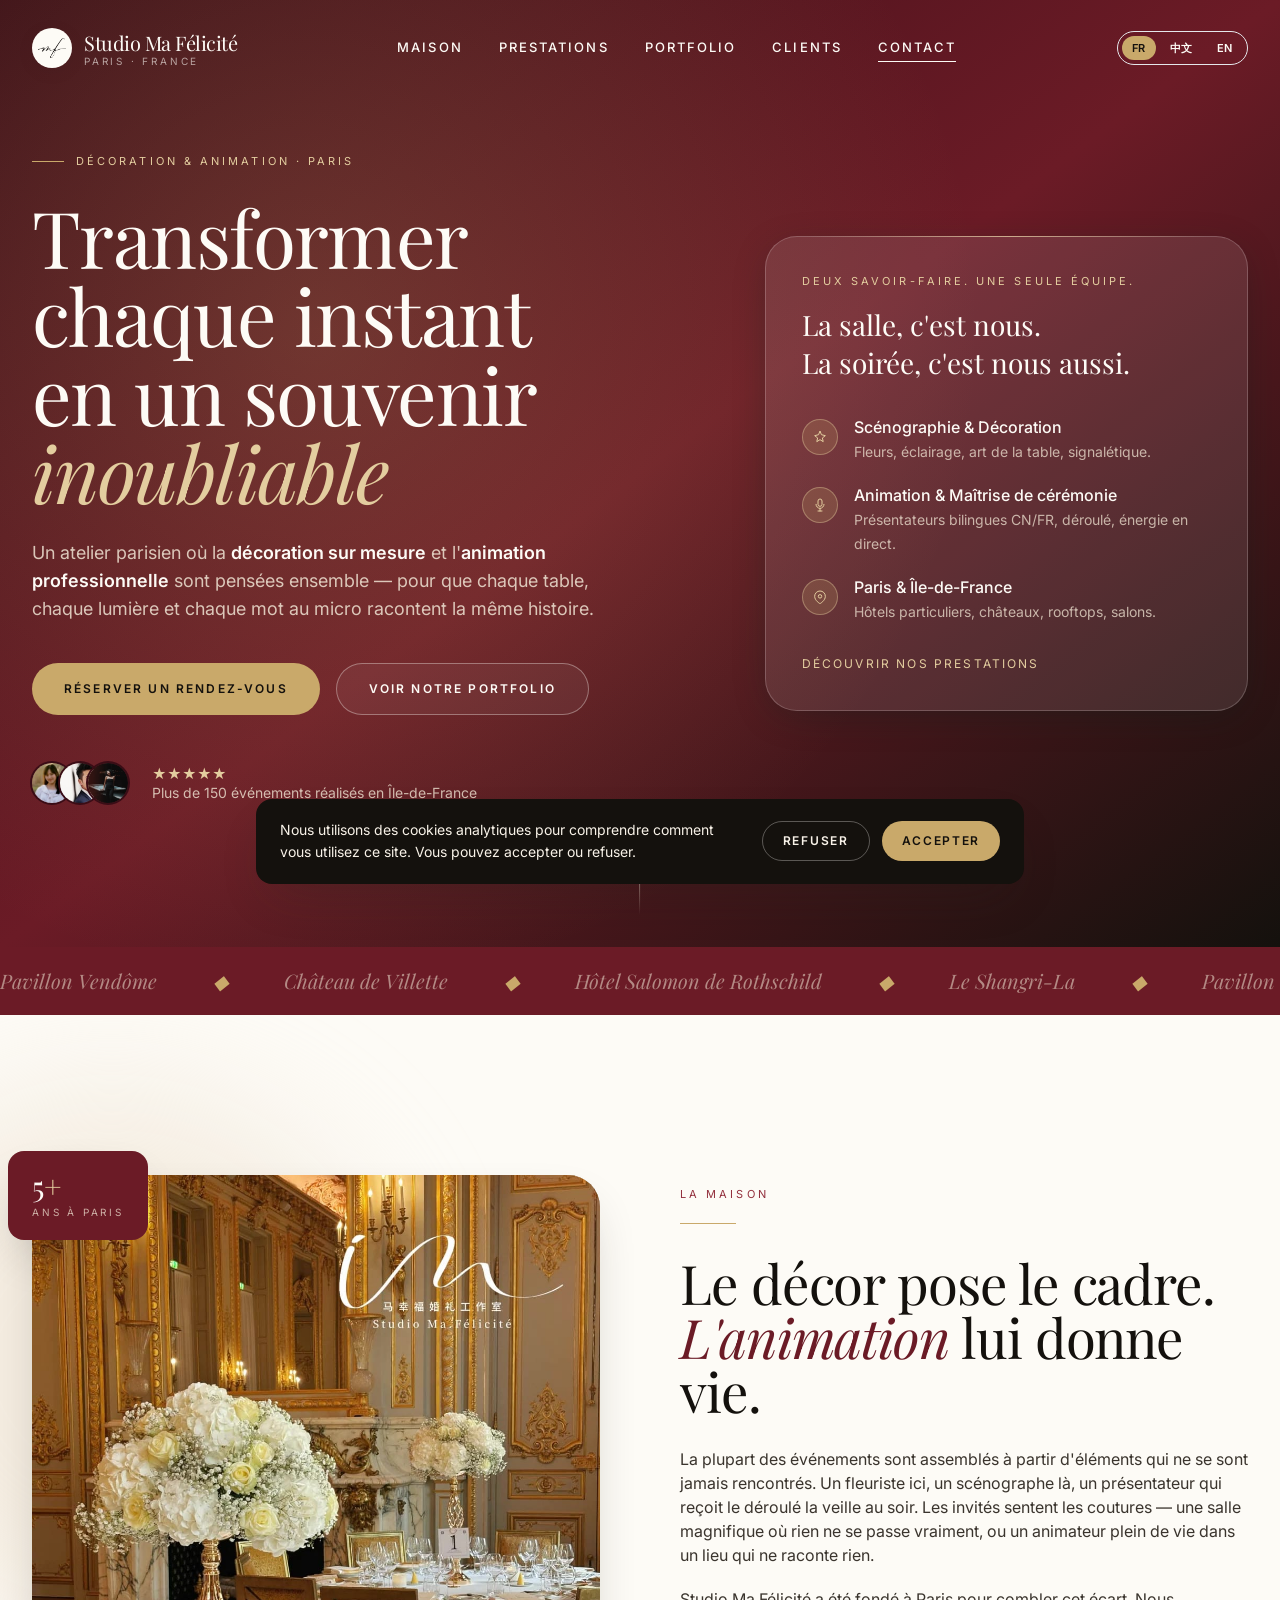
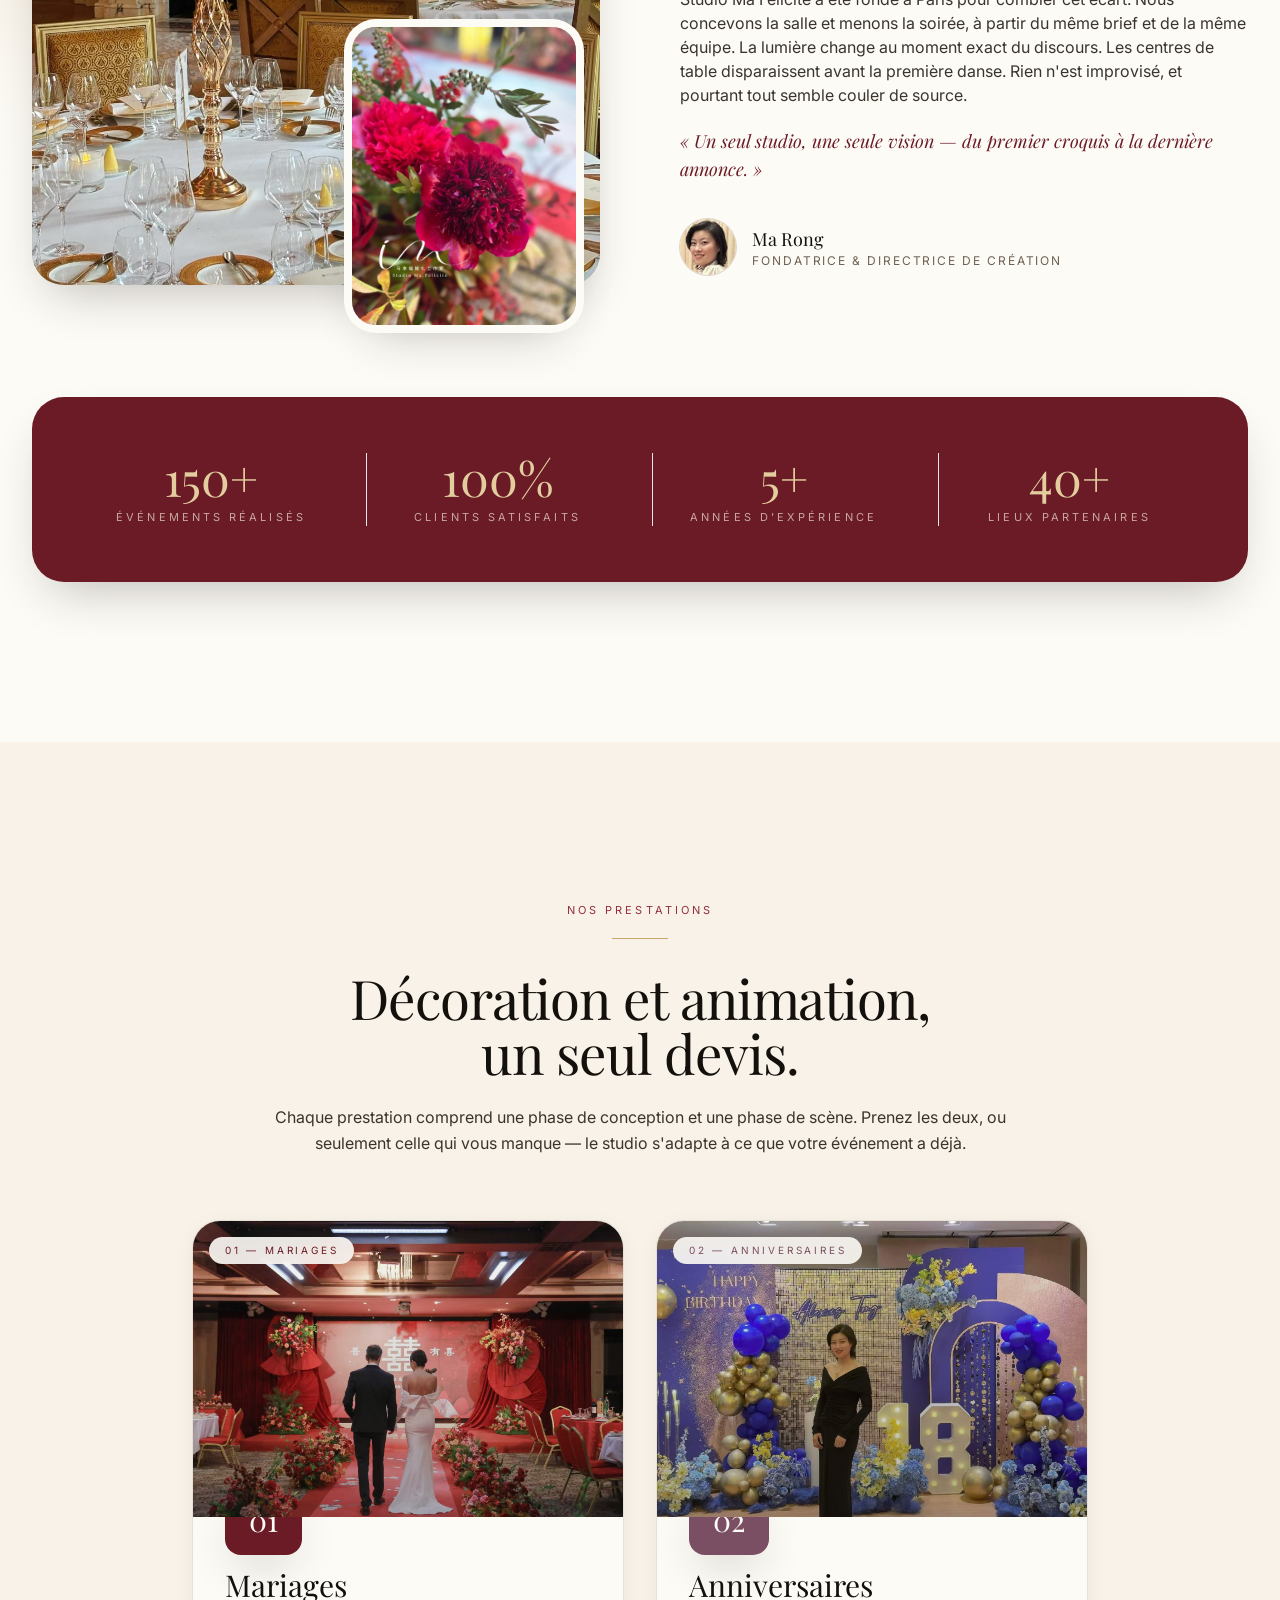
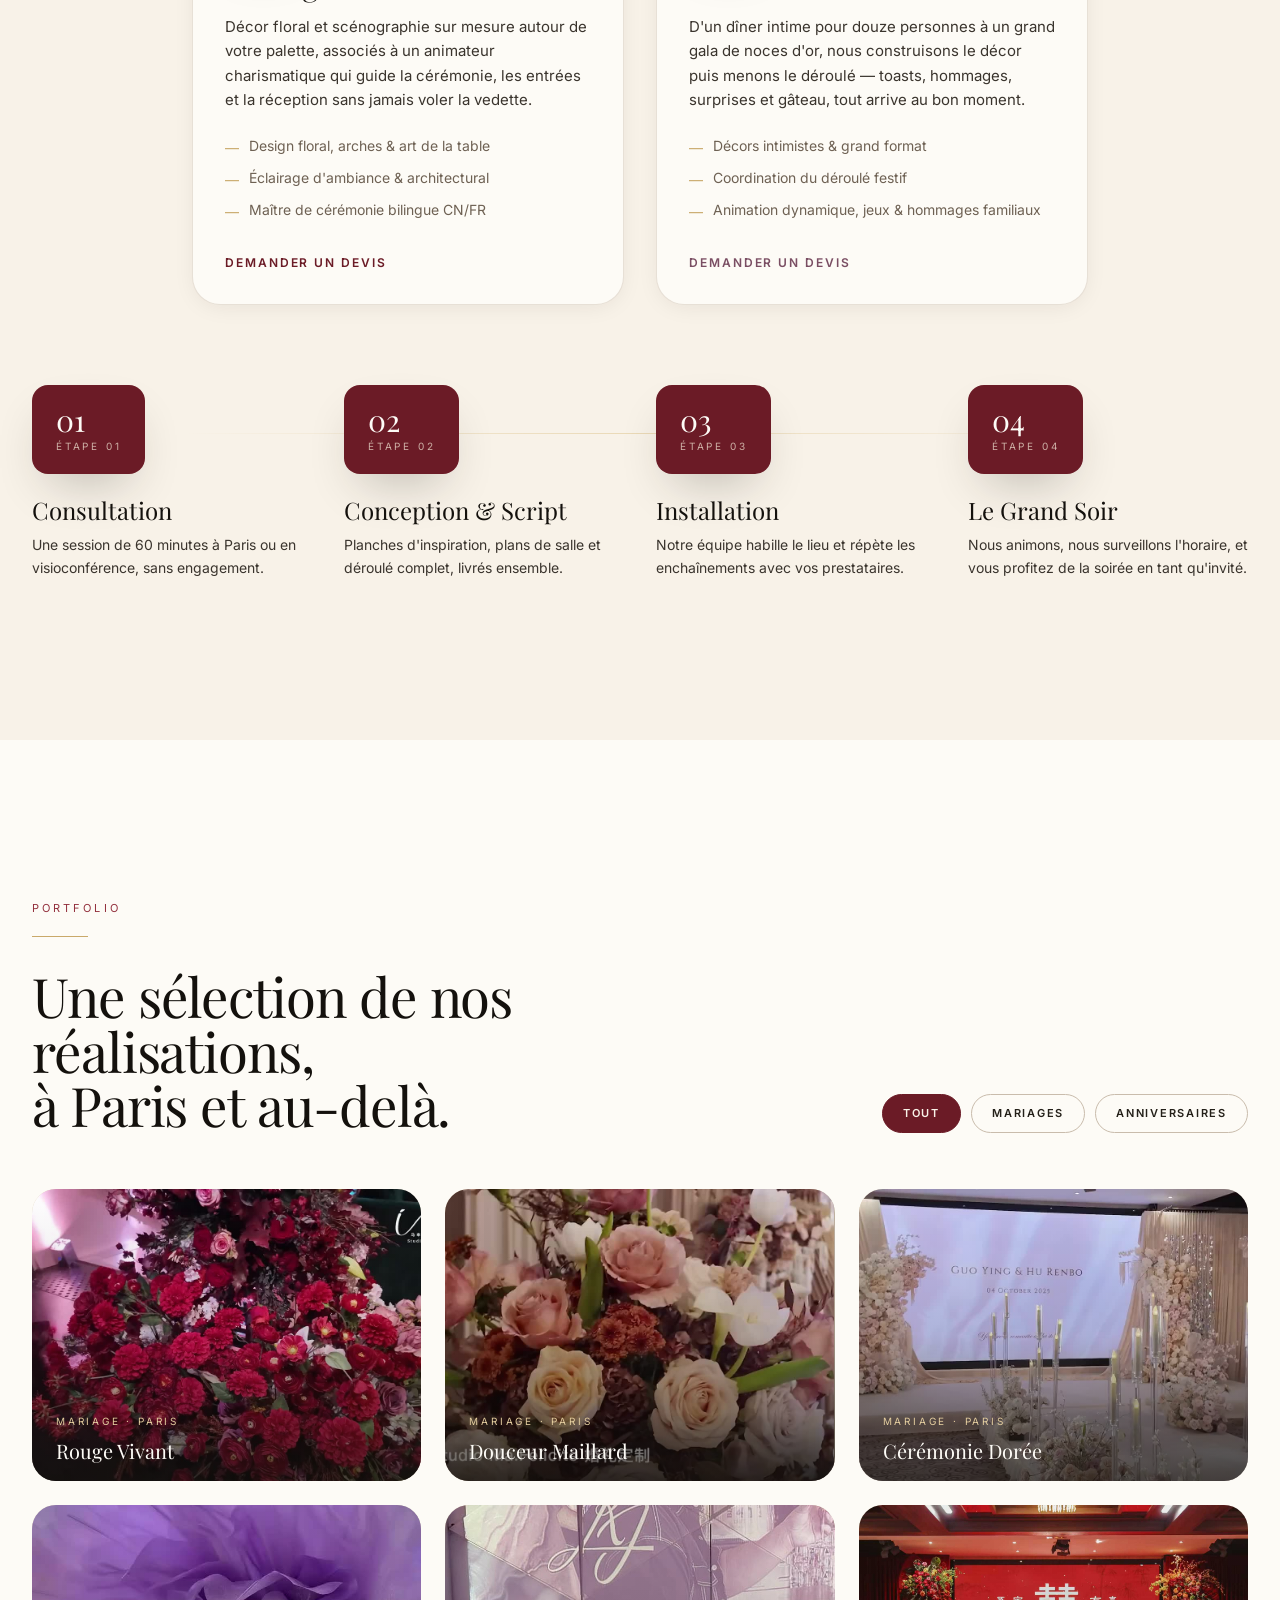
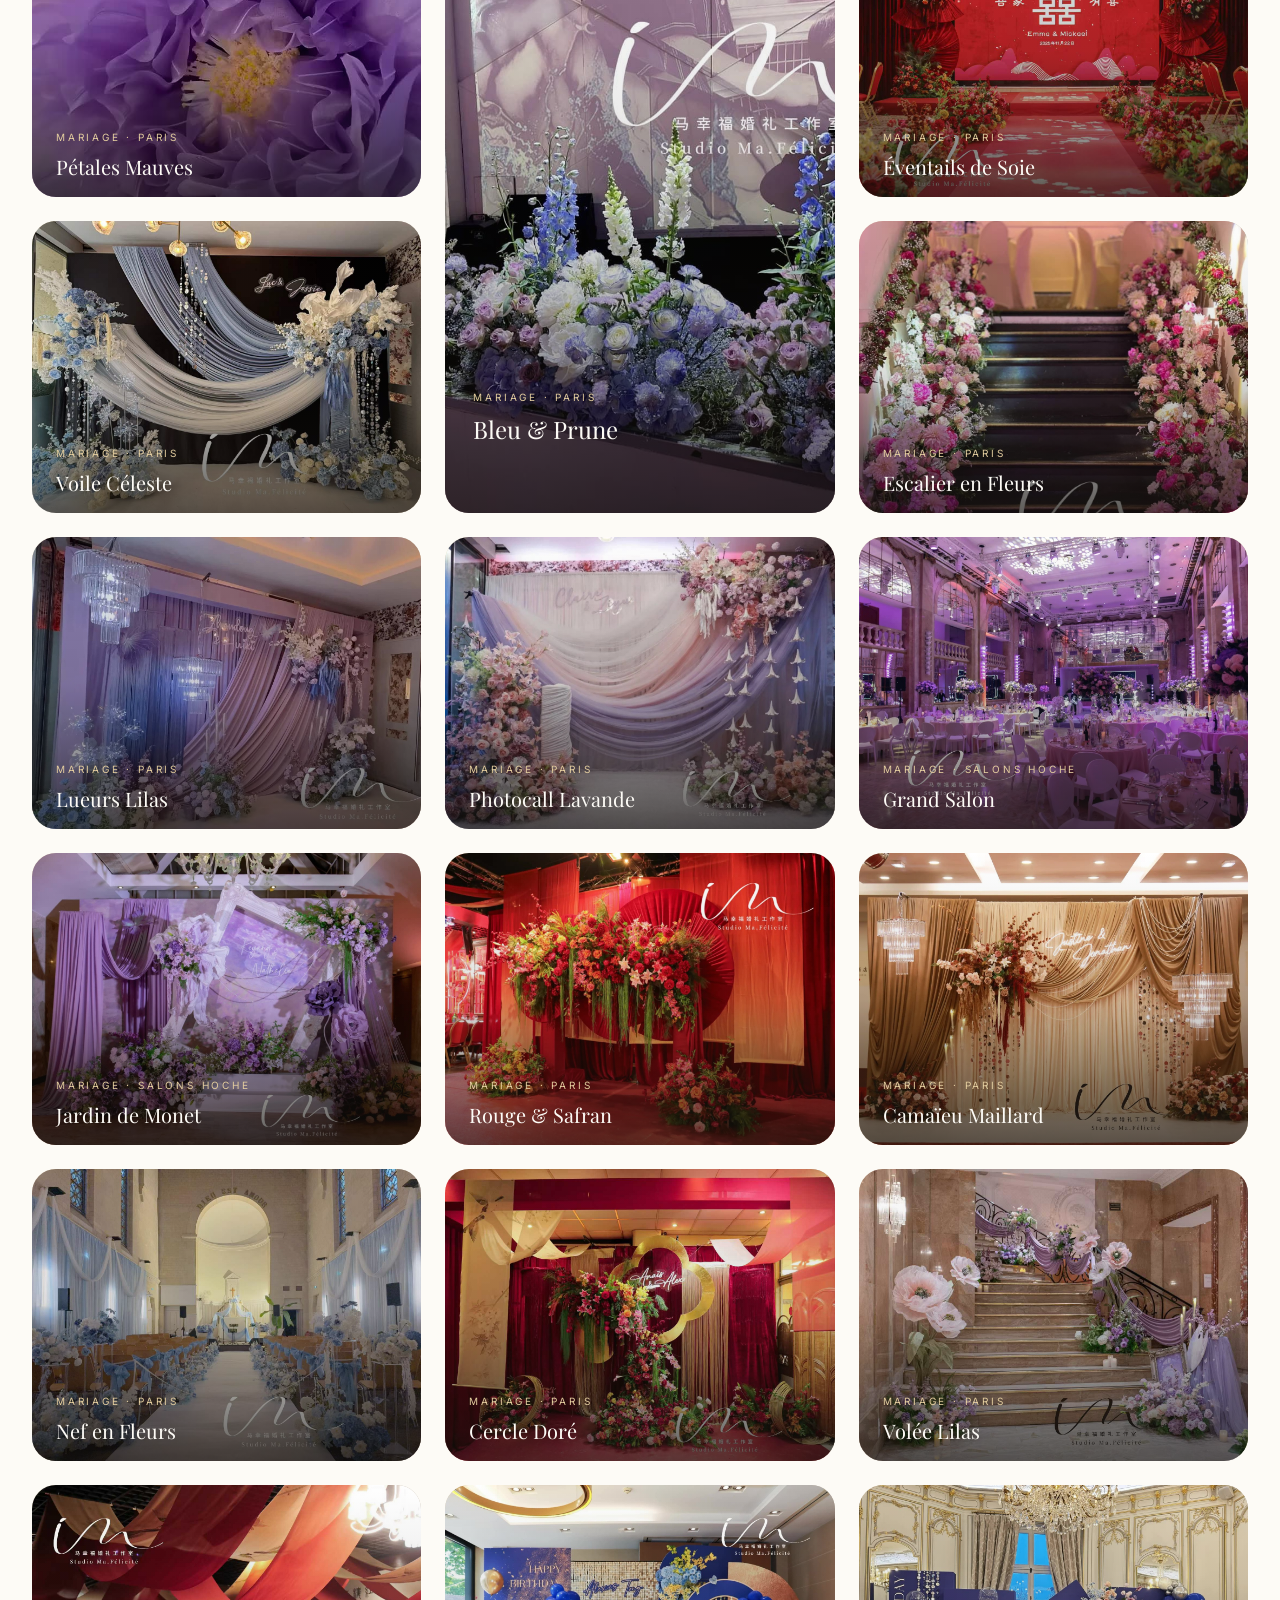
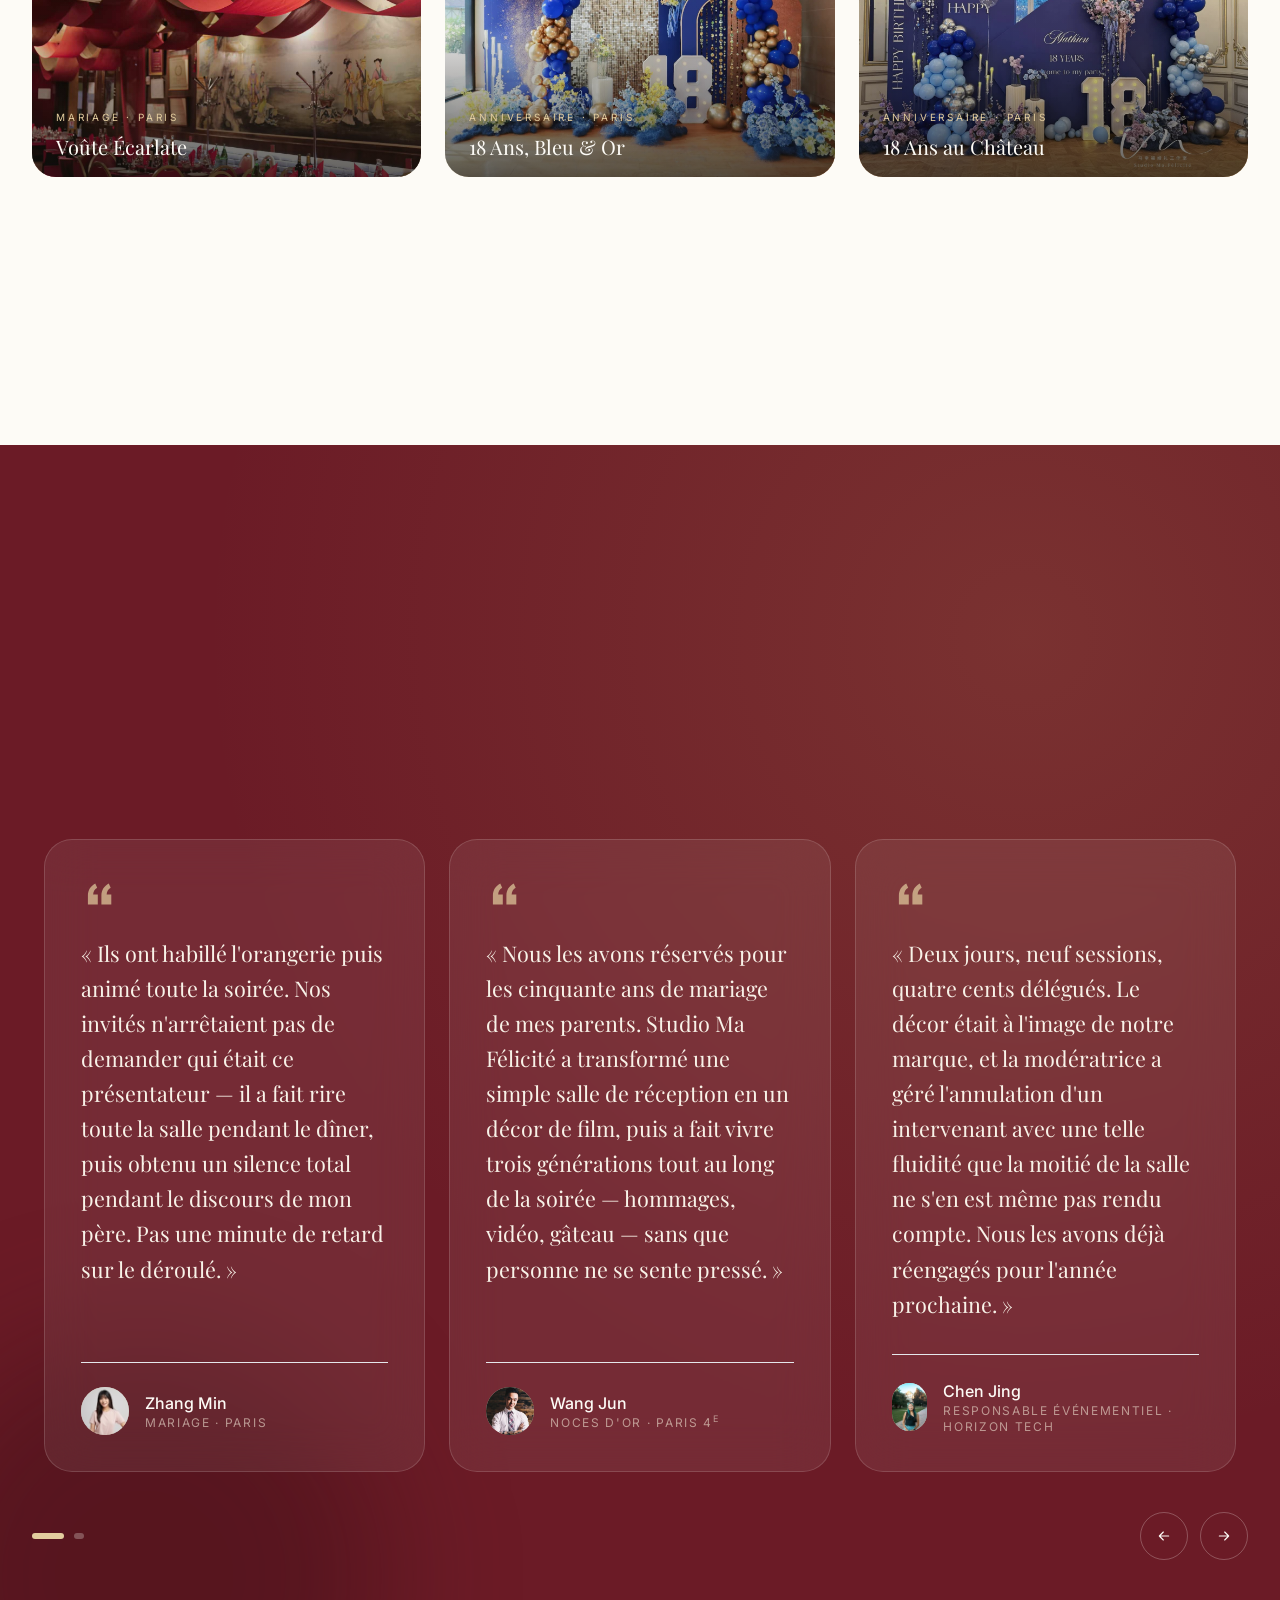
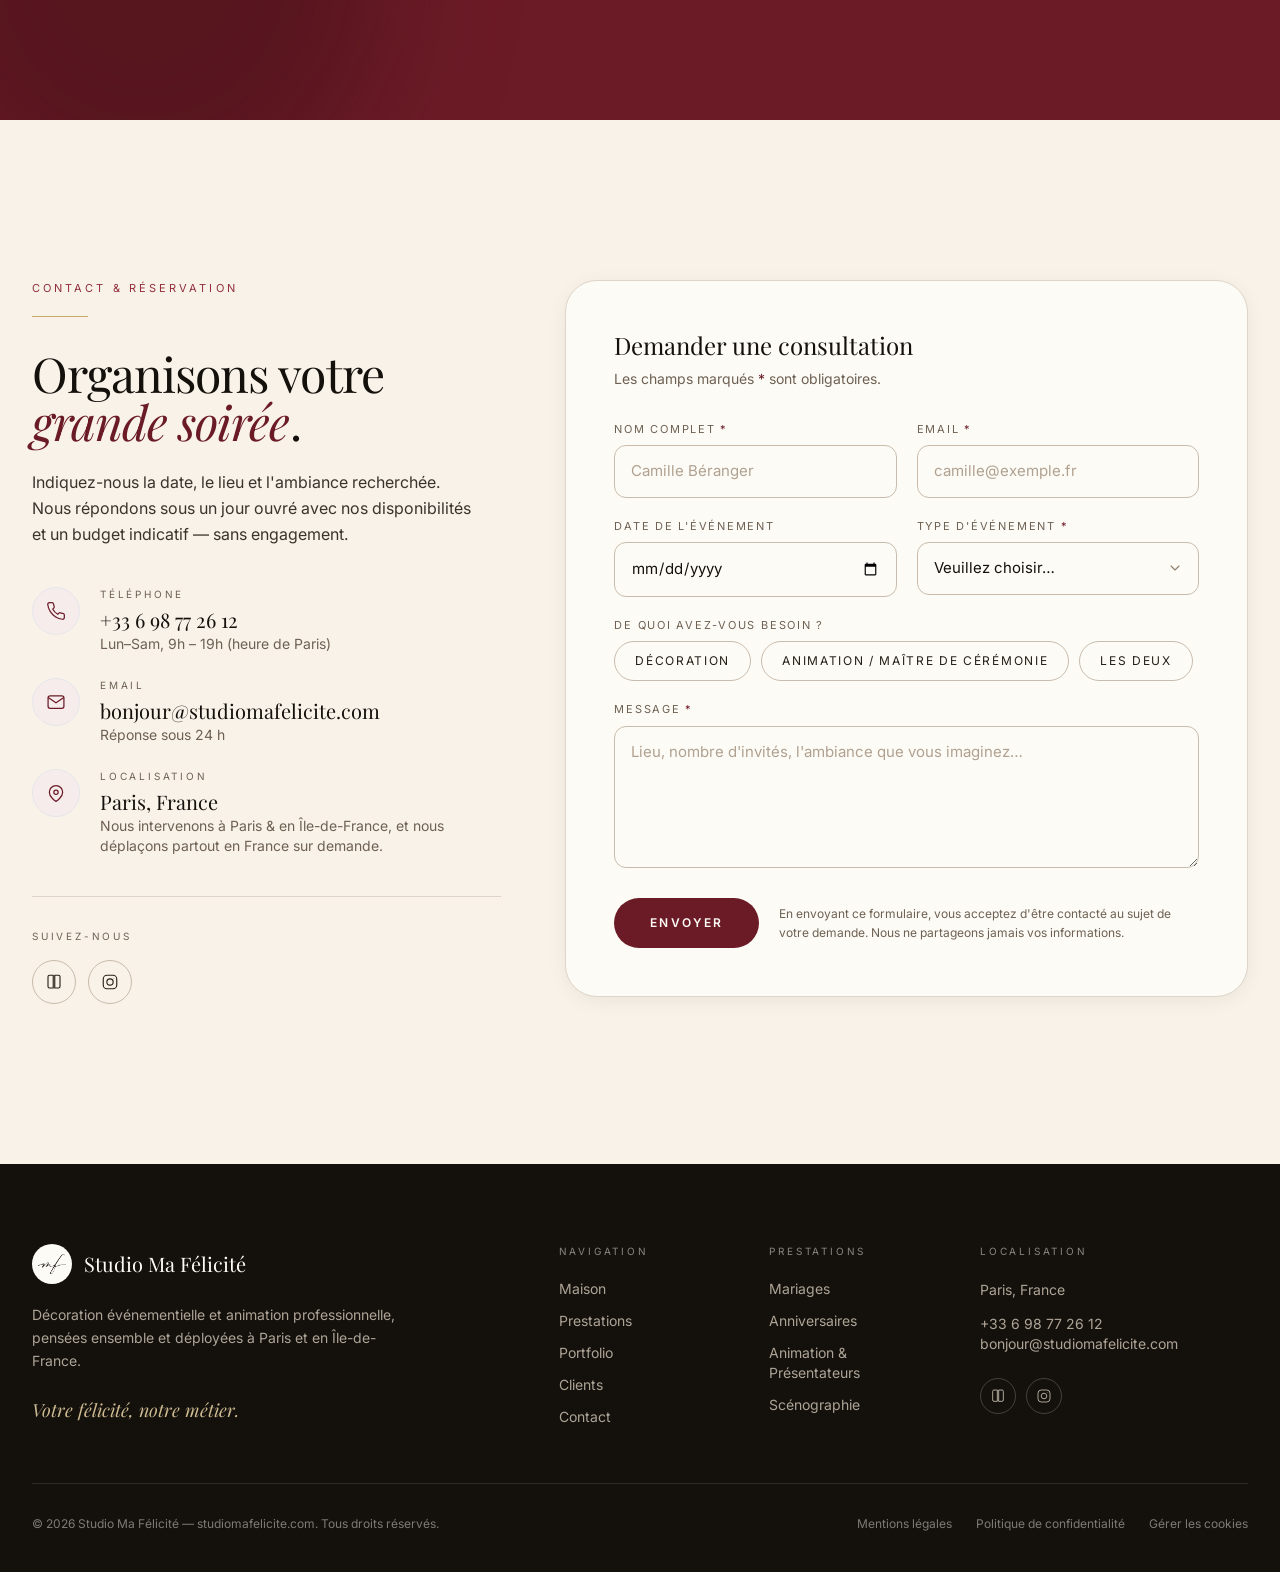
==== commit adfe04b2: "add google analytics" ====
--- a/index.html
+++ b/index.html
@@ -1039,7 +1039,8 @@
       <p>© <span id="year">2026</span> Studio Ma Félicité — studiomafelicite.com. <span data-i18n="footer.rights">Tous droits réservés.</span></p>
       <div class="flex gap-6">
         <a href="#" class="hover:text-gold-300 transition" data-i18n="footer.legal1">Mentions légales</a>
-        <a href="#" class="hover:text-gold-300 transition" data-i18n="footer.legal2">Politique de confidentialité</a>
+        <a href="/politique-de-confidentialite/" class="hover:text-gold-300 transition" data-i18n="footer.legal2">Politique de confidentialité</a>
+        <button type="button" id="manageCookiesLink" class="hover:text-gold-300 transition" data-i18n="footer.legal3">Gérer les cookies</button>
       </div>
     </div>
   </div>
@@ -1049,6 +1050,17 @@
 <button id="toTop" class="fixed bottom-6 right-6 z-40 grid place-items-center w-12 h-12 rounded-full bg-wine-700 text-cream-50 shadow-lift opacity-0 pointer-events-none translate-y-3 transition-all duration-300 hover:bg-wine-600" aria-label="Retour en haut" data-i18n-aria="a11y.toTop">
   <svg class="w-4 h-4" viewBox="0 0 24 24" fill="none" stroke="currentColor" stroke-width="1.8"><path d="M12 19V5M6 11l6-6 6 6" stroke-linecap="round" stroke-linejoin="round"/></svg>
 </button>
+
+<!-- Cookie consent (gates analytics loading until the visitor chooses) -->
+<div id="cookieConsent" class="fixed inset-x-0 bottom-0 z-50 hidden">
+  <div class="mx-auto max-w-3xl m-4 rounded-2xl bg-ink-900 text-cream-100 shadow-lift px-6 py-5 flex flex-col sm:flex-row items-center gap-4">
+    <p class="text-sm leading-relaxed flex-1" data-i18n="consent.message">Nous utilisons des cookies analytiques pour comprendre comment vous utilisez ce site. Vous pouvez accepter ou refuser.</p>
+    <div class="flex gap-3 shrink-0">
+      <button type="button" id="consentDecline" class="rounded-full border border-cream-50/30 px-5 py-2.5 text-[12px] font-semibold uppercase tracking-[0.14em] hover:bg-cream-50/10 transition" data-i18n="consent.decline">Refuser</button>
+      <button type="button" id="consentAccept" class="rounded-full bg-gold-500 text-ink-900 px-5 py-2.5 text-[12px] font-semibold uppercase tracking-[0.14em] hover:bg-gold-400 transition" data-i18n="consent.accept">Accepter</button>
+    </div>
+  </div>
+</div>
 
 <script>
 (function () {
@@ -1070,6 +1082,8 @@
               marquee:"Lieux et partenaires sélectionnés", filterPortfolio:"Filtrer le portfolio",
               testimonialSlides:"Diapositives de témoignages", toTop:"Retour en haut",
               openMenu:"Ouvrir le menu", closeMenu:"Fermer le menu" },
+      consent: { message:"Nous utilisons des cookies analytiques pour comprendre comment vous utilisez ce site. Vous pouvez accepter ou refuser.",
+                 accept:"Accepter", decline:"Refuser" },
       nav: { about:"Maison", services:"Prestations", portfolio:"Portfolio",
              testimonials:"Clients", contact:"Contact", bookCta:"Réserver un rendez-vous" },
       hero: {
@@ -1176,7 +1190,7 @@
         motto:"Votre félicité, notre métier.",
         navHeader:"Navigation", servicesHeader:"Prestations",
         serviceLink1:"Mariages", serviceLink2:"Anniversaires", serviceLink4:"Animation & Présentateurs", serviceLink5:"Scénographie",
-        atelierHeader:"Localisation", rights:"Tous droits réservés.", legal1:"Mentions légales", legal2:"Politique de confidentialité"
+        atelierHeader:"Localisation", rights:"Tous droits réservés.", legal1:"Mentions légales", legal2:"Politique de confidentialité", legal3:"Gérer les cookies"
       }
     },
 
@@ -1187,6 +1201,8 @@
               marquee:"Selected venues and partners", filterPortfolio:"Filter portfolio",
               testimonialSlides:"Testimonial slides", toTop:"Back to top",
               openMenu:"Open menu", closeMenu:"Close menu" },
+      consent: { message:"We use analytics cookies to understand how you use this site. You can accept or decline.",
+                 accept:"Accept", decline:"Decline" },
       nav: { about:"About", services:"Services", portfolio:"Portfolio",
              testimonials:"Testimonials", contact:"Contact", bookCta:"Book a Consultation" },
       hero: {
@@ -1304,6 +1320,8 @@
               marquee:"精选场地与合作伙伴", filterPortfolio:"筛选作品集",
               testimonialSlides:"客户评价轮播", toTop:"返回顶部",
               openMenu:"打开菜单", closeMenu:"关闭菜单" },
+      consent: { message:"我们使用分析类 Cookie 来了解您对本网站的使用情况。您可以选择接受或拒绝。",
+                 accept:"接受", decline:"拒绝" },
       nav: { about:"关于我们", services:"服务项目", portfolio:"作品集",
              testimonials:"客户评价", contact:"联系我们", bookCta:"预约咨询" },
       hero: {
@@ -1801,5 +1819,52 @@
   applyLang(PAGE_LANG);
 })();
 </script>
+
+<!-- Google Analytics, gated behind cookie consent (CNIL/GDPR: no analytics
+     cookie is set until the visitor explicitly accepts). -->
+<script>
+(function () {
+  'use strict';
+  var GA_ID = 'G-4B3HELZZTB';
+  var STORAGE_KEY = 'smf-consent';
+
+  function loadGA() {
+    if (window.gaLoaded) return;
+    window.gaLoaded = true;
+    var s = document.createElement('script');
+    s.async = true;
+    s.src = 'https://www.googletagmanager.com/gtag/js?id=' + GA_ID;
+    document.head.appendChild(s);
+    window.dataLayer = window.dataLayer || [];
+    window.gtag = function () { window.dataLayer.push(arguments); };
+    window.gtag('js', new Date());
+    window.gtag('config', GA_ID);
+  }
+
+  var consent = null;
+  try { consent = localStorage.getItem(STORAGE_KEY); } catch (e) {}
+
+  var banner = document.getElementById('cookieConsent');
+
+  if (consent === 'accepted') {
+    loadGA();
+  } else if (consent !== 'declined' && banner) {
+    banner.classList.remove('hidden');
+  }
+
+  var acceptBtn = document.getElementById('consentAccept');
+  var declineBtn = document.getElementById('consentDecline');
+
+  if (acceptBtn) acceptBtn.addEventListener('click', function () {
+    try { localStorage.setItem(STORAGE_KEY, 'accepted'); } catch (e) {}
+    if (banner) banner.classList.add('hidden');
+    loadGA();
+  });
+  if (declineBtn) declineBtn.addEventListener('click', function () {
+    try { localStorage.setItem(STORAGE_KEY, 'declined'); } catch (e) {}
+    if (banner) banner.classList.add('hidden');
+  });
+})();
+</script>
 </body>
 </html>
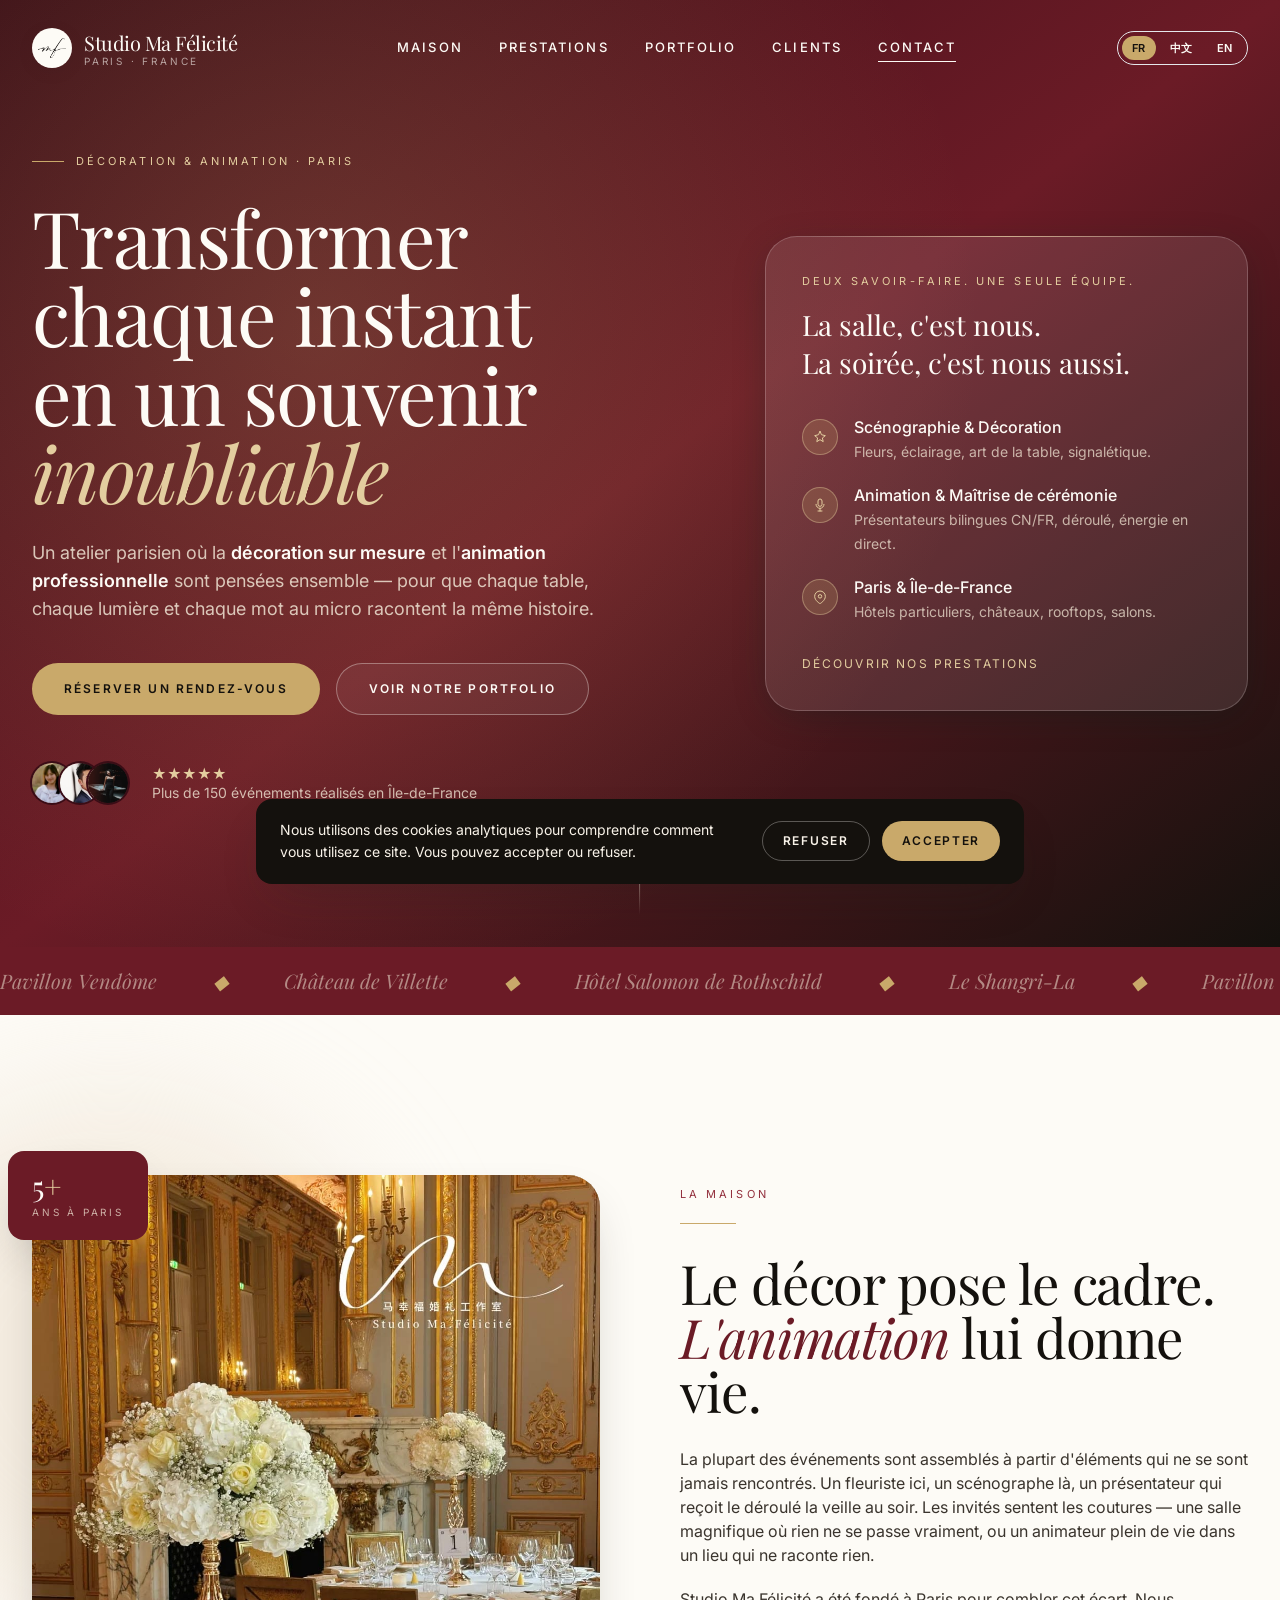
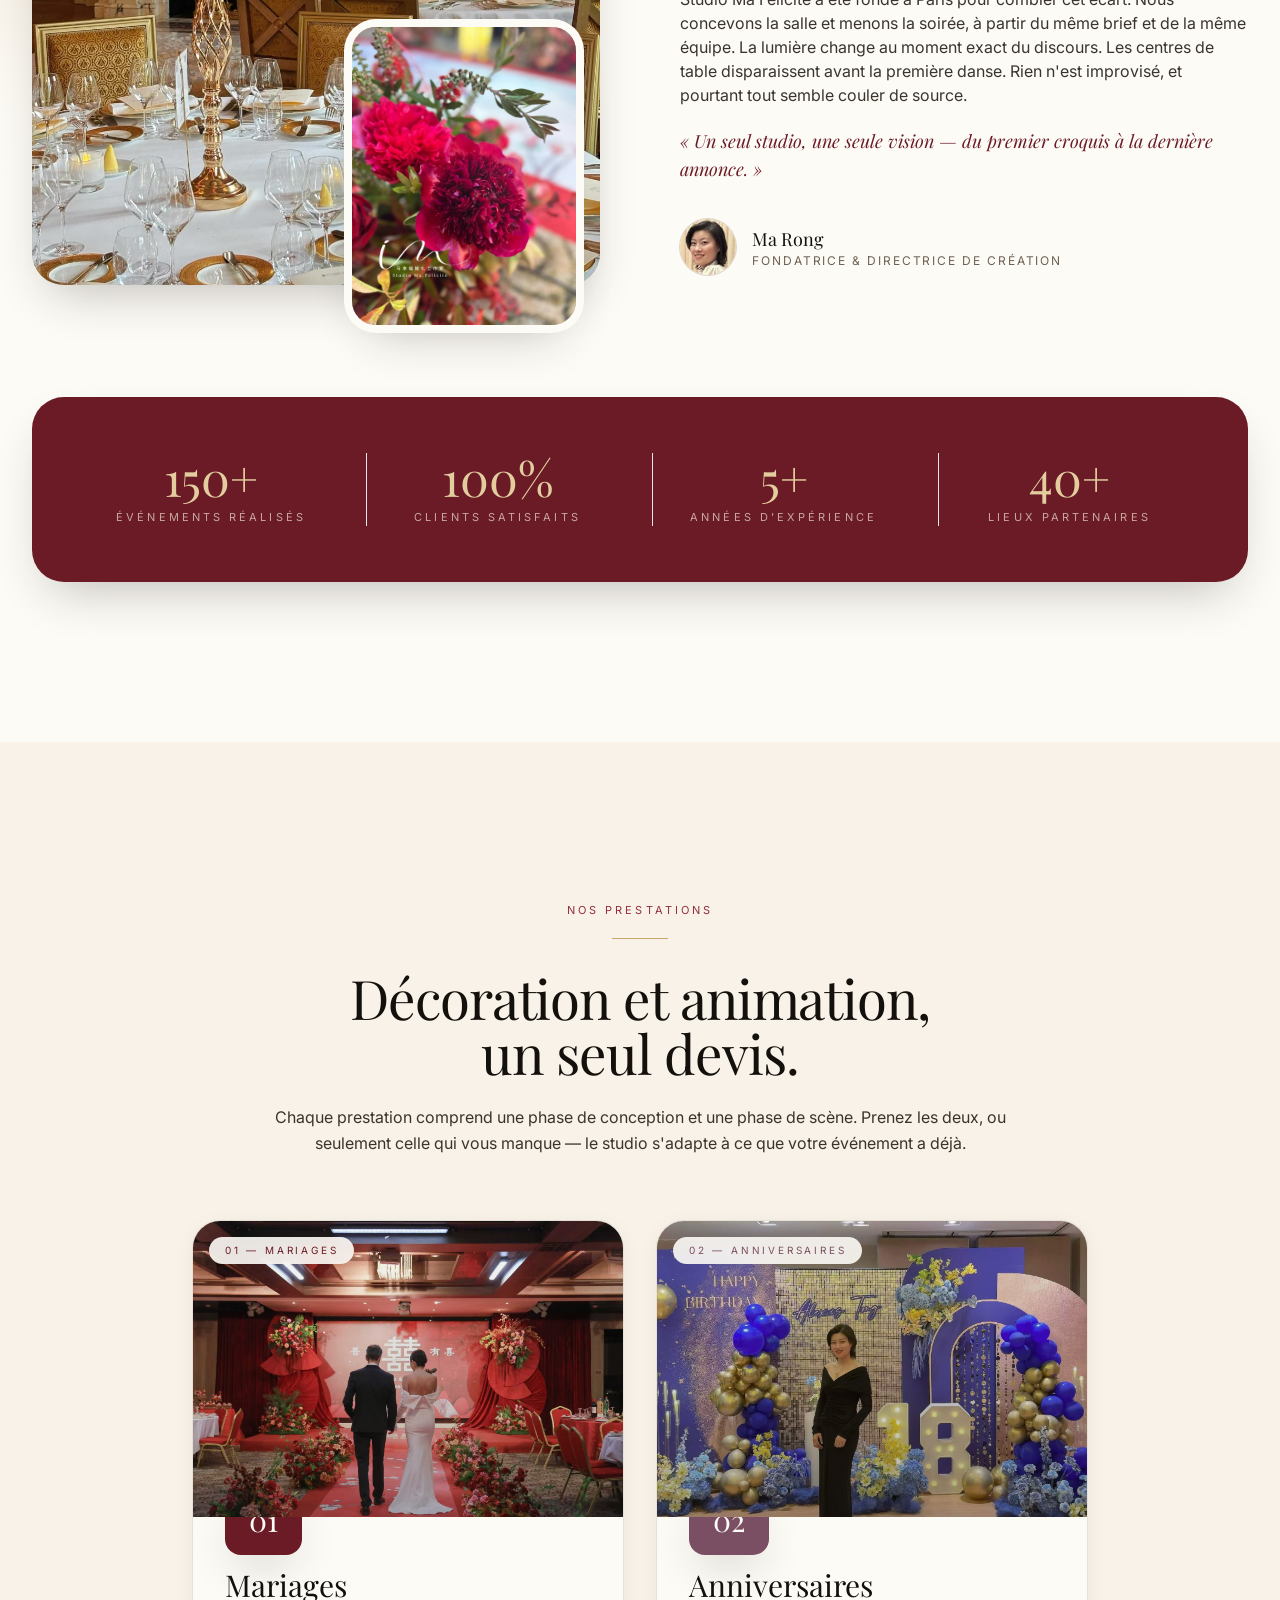
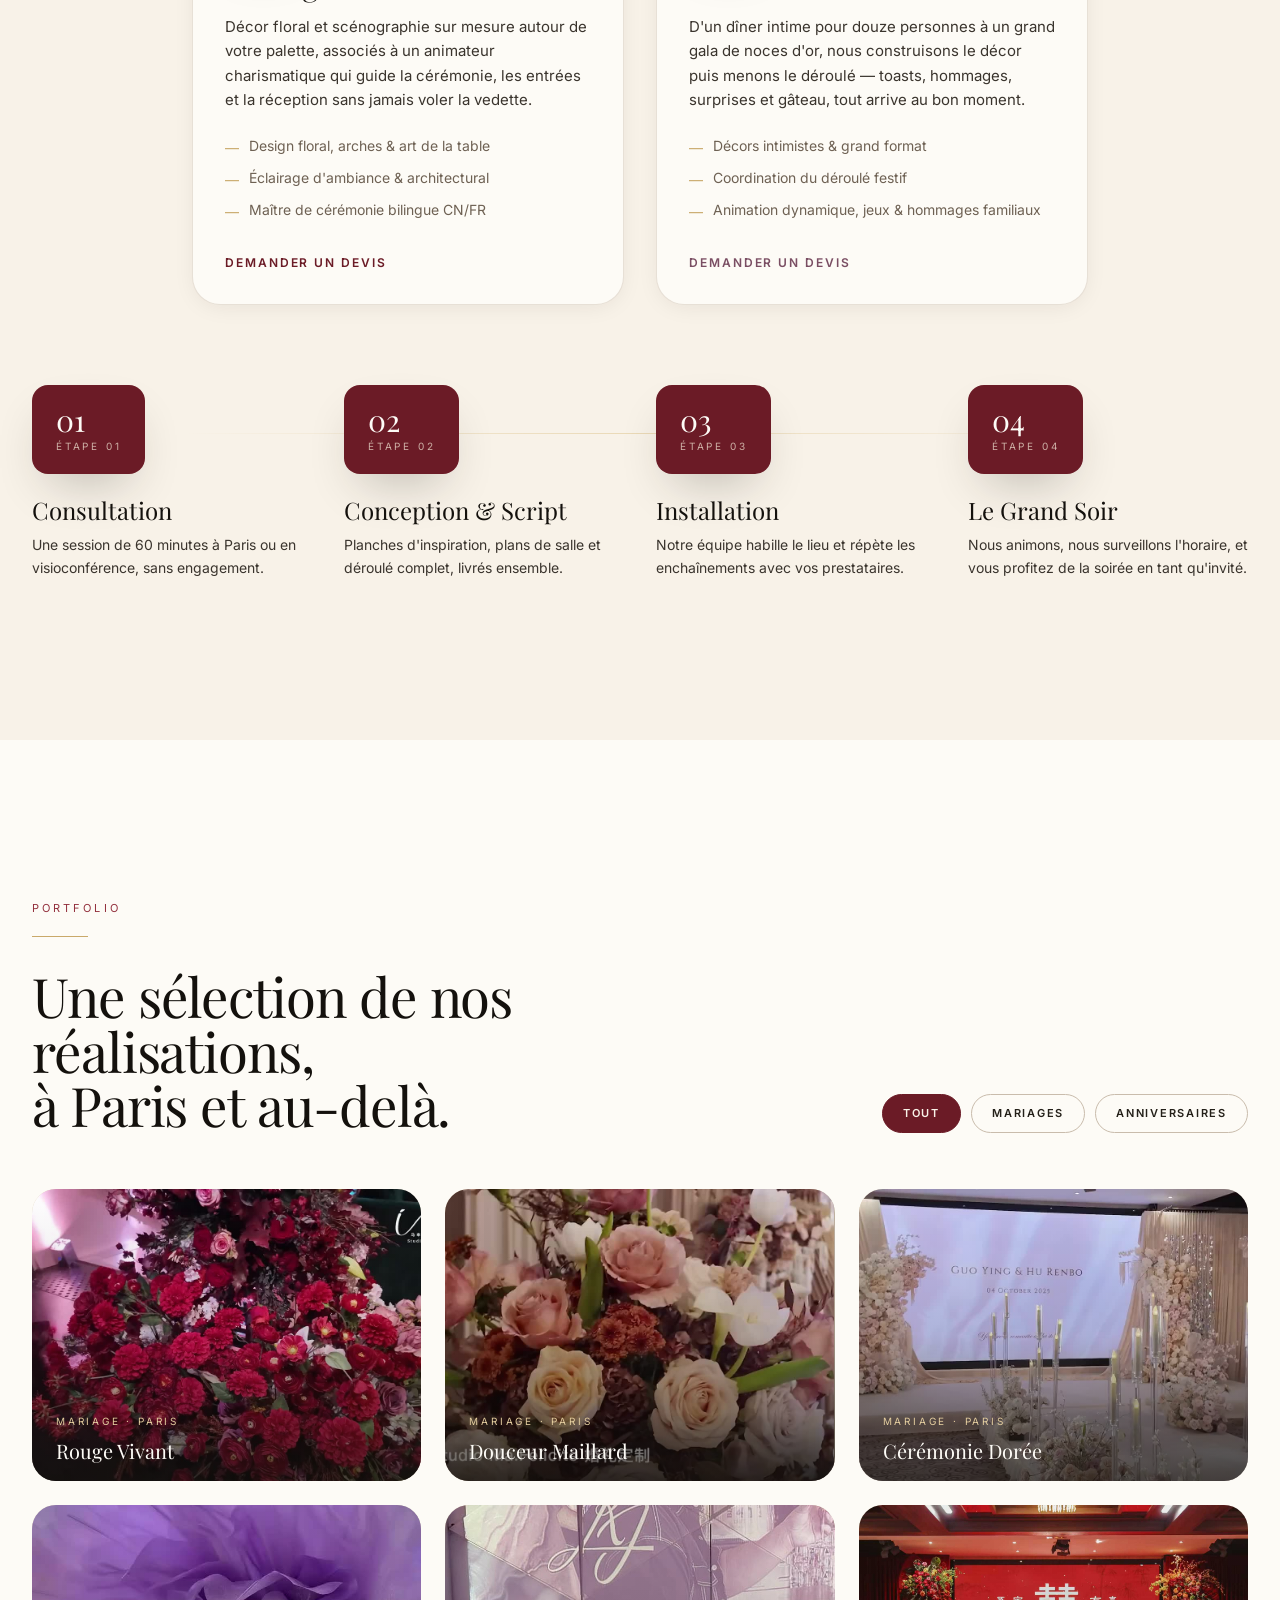
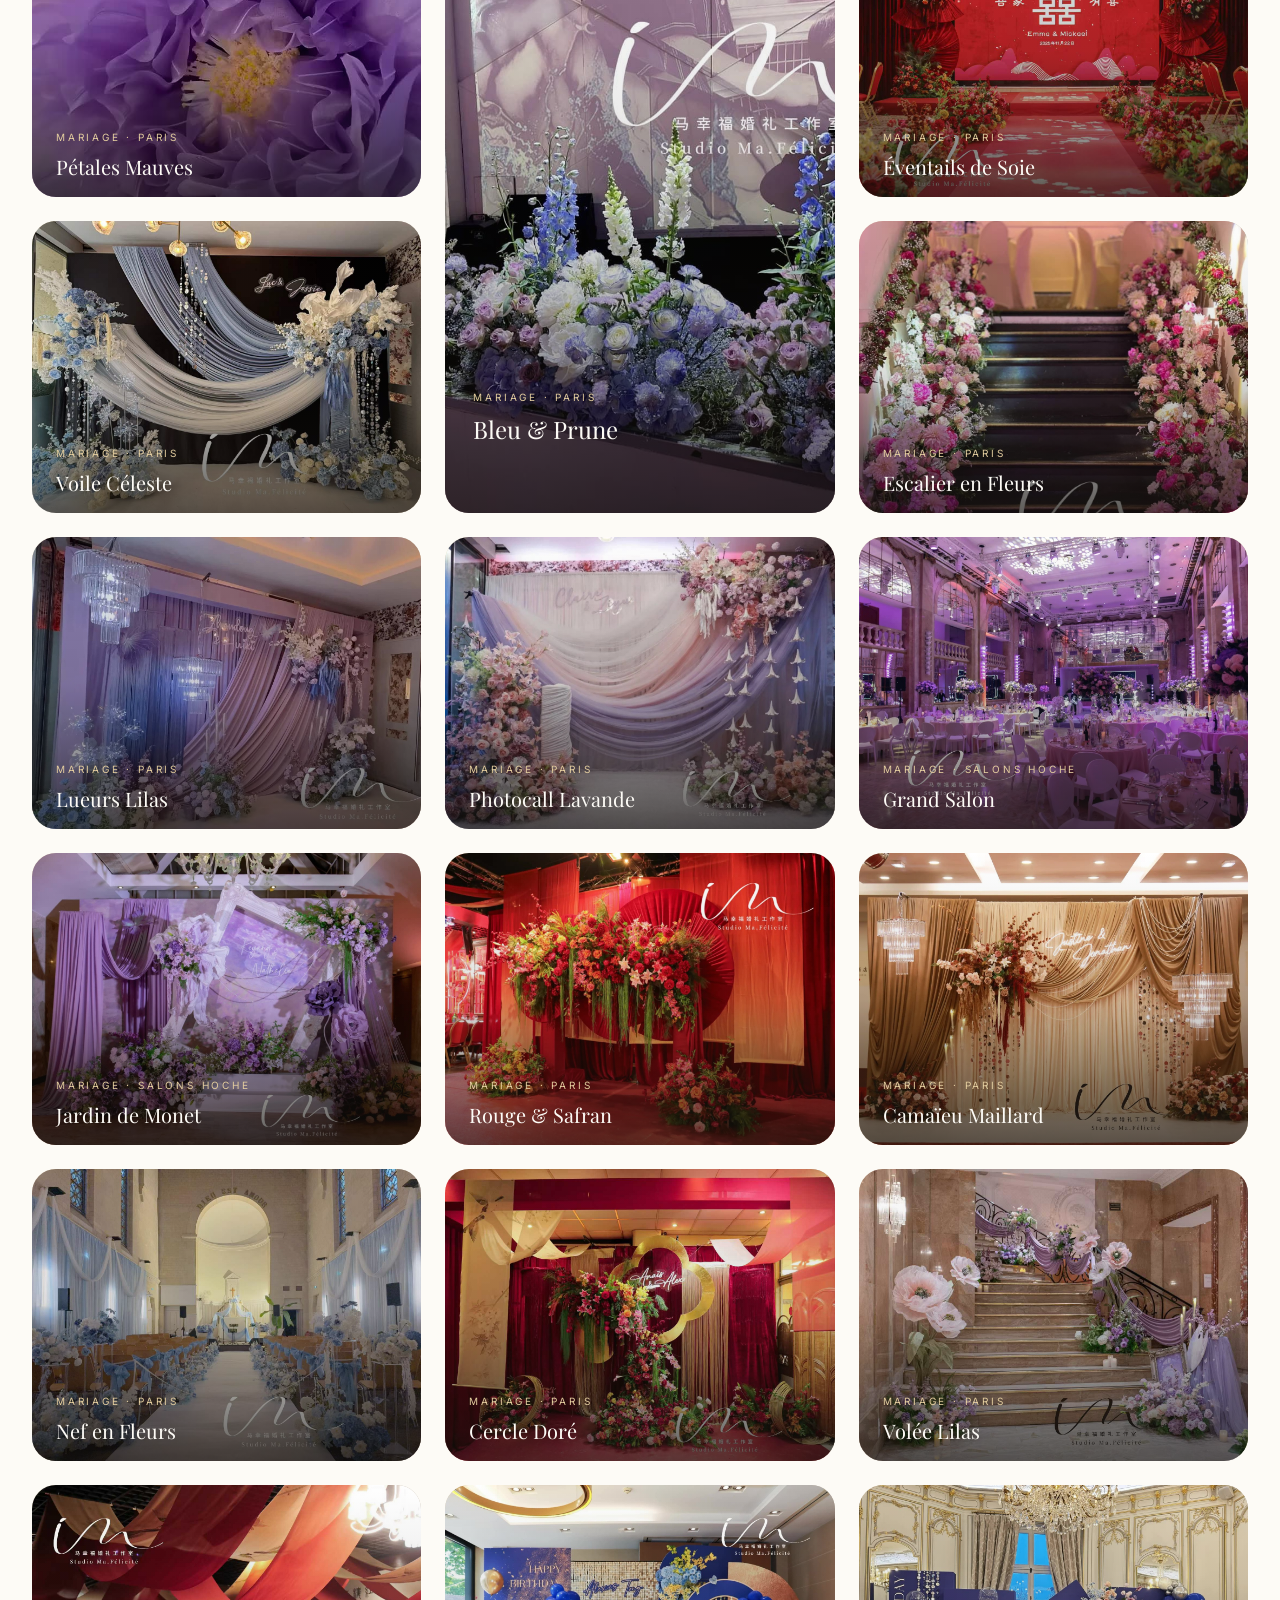
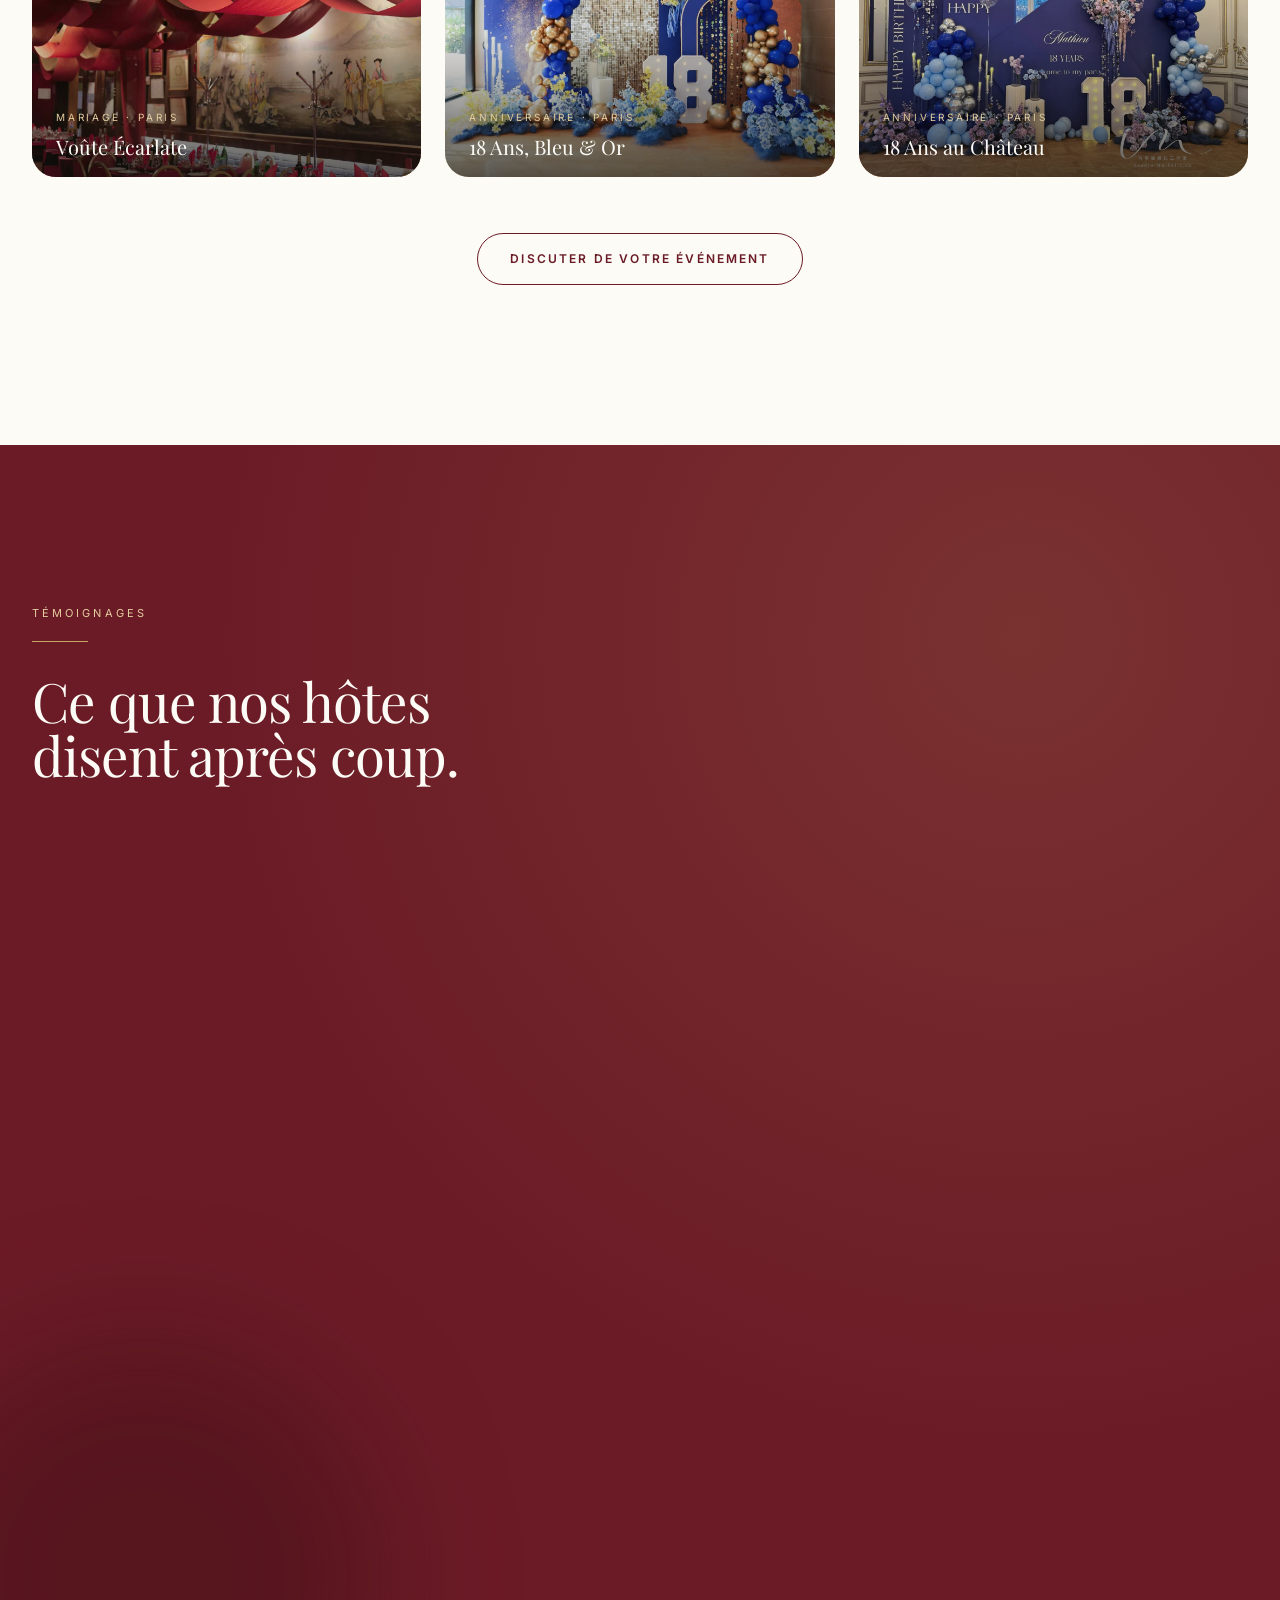
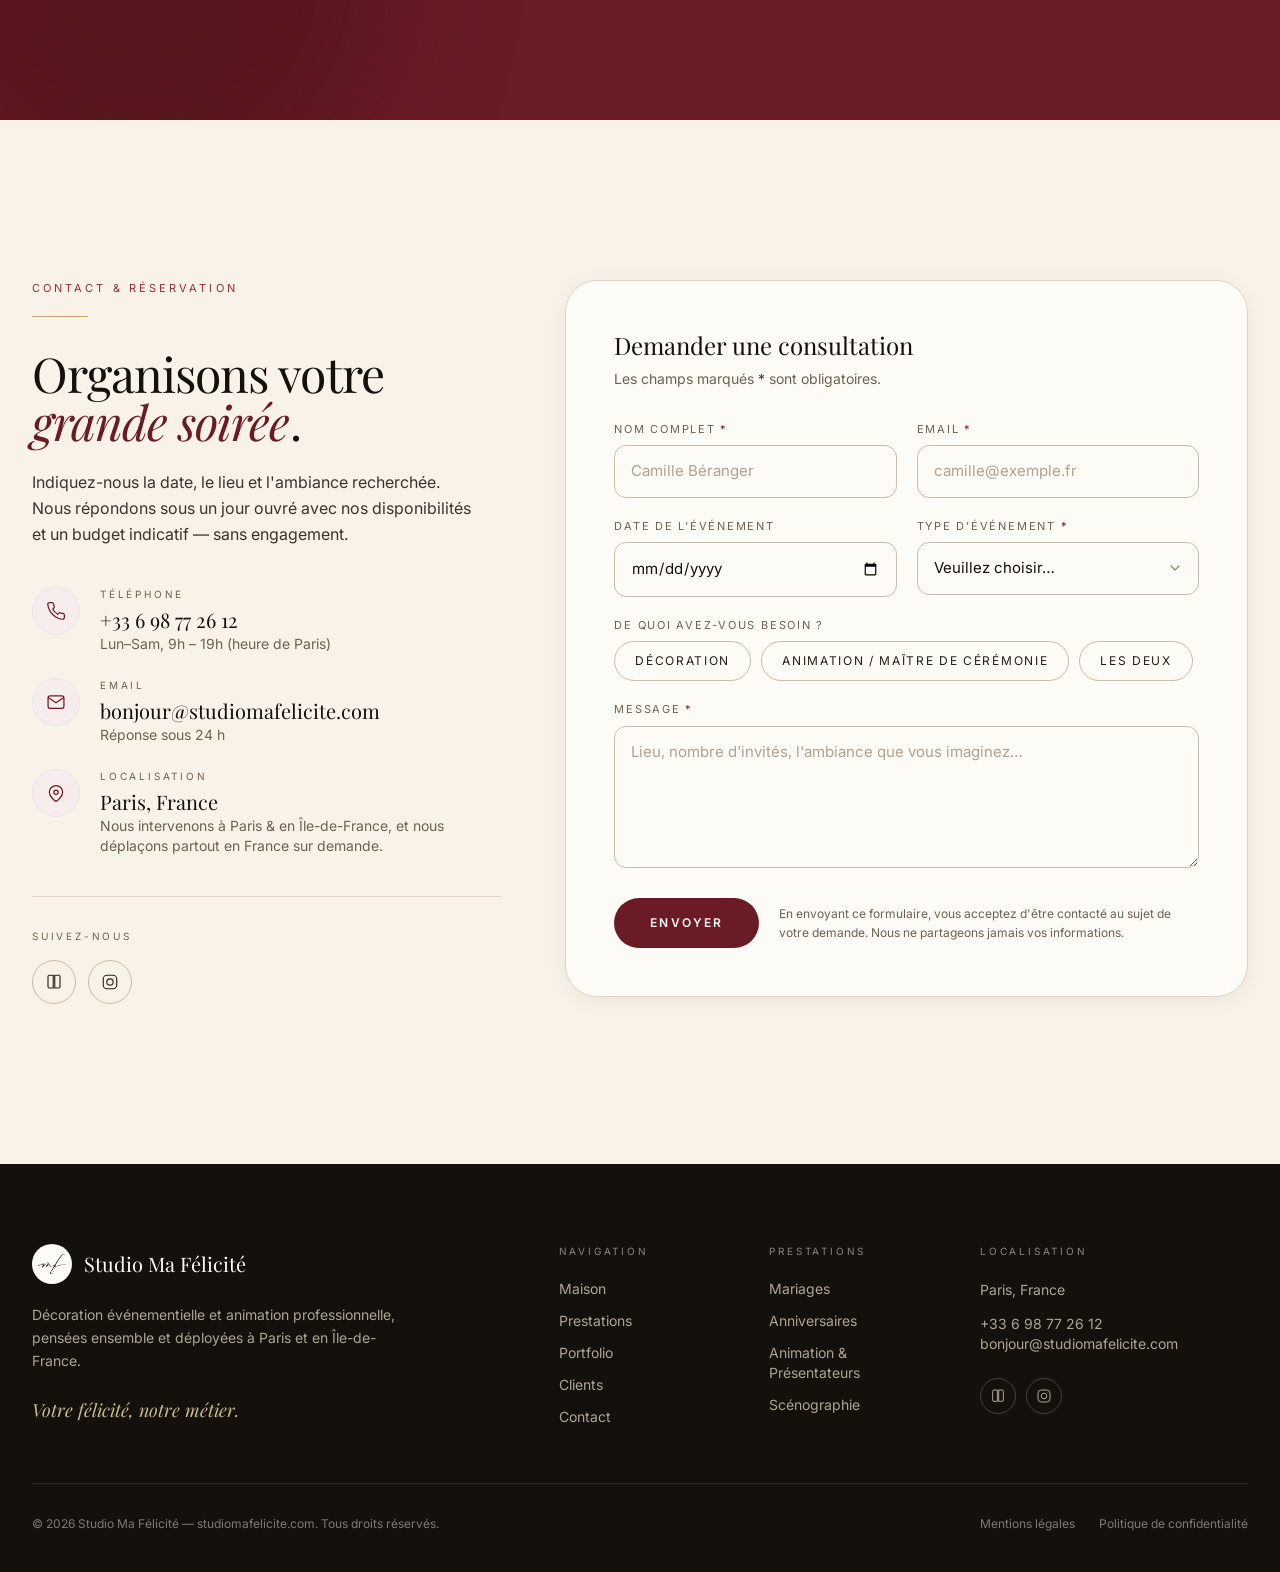
==== commit 577fc0cb: "add legal notice and privacy policy" ====
--- a/index.html
+++ b/index.html
@@ -1038,9 +1038,8 @@
     <div class="pt-8 flex flex-col sm:flex-row items-center justify-between gap-4 text-xs text-cream-50/45">
       <p>© <span id="year">2026</span> Studio Ma Félicité — studiomafelicite.com. <span data-i18n="footer.rights">Tous droits réservés.</span></p>
       <div class="flex gap-6">
-        <a href="#" class="hover:text-gold-300 transition" data-i18n="footer.legal1">Mentions légales</a>
+        <a href="/mentions-legales/" class="hover:text-gold-300 transition" data-i18n="footer.legal1">Mentions légales</a>
         <a href="/politique-de-confidentialite/" class="hover:text-gold-300 transition" data-i18n="footer.legal2">Politique de confidentialité</a>
-        <button type="button" id="manageCookiesLink" class="hover:text-gold-300 transition" data-i18n="footer.legal3">Gérer les cookies</button>
       </div>
     </div>
   </div>
@@ -1190,7 +1189,7 @@
         motto:"Votre félicité, notre métier.",
         navHeader:"Navigation", servicesHeader:"Prestations",
         serviceLink1:"Mariages", serviceLink2:"Anniversaires", serviceLink4:"Animation & Présentateurs", serviceLink5:"Scénographie",
-        atelierHeader:"Localisation", rights:"Tous droits réservés.", legal1:"Mentions légales", legal2:"Politique de confidentialité", legal3:"Gérer les cookies"
+        atelierHeader:"Localisation", rights:"Tous droits réservés.", legal1:"Mentions légales", legal2:"Politique de confidentialité"
       }
     },
 
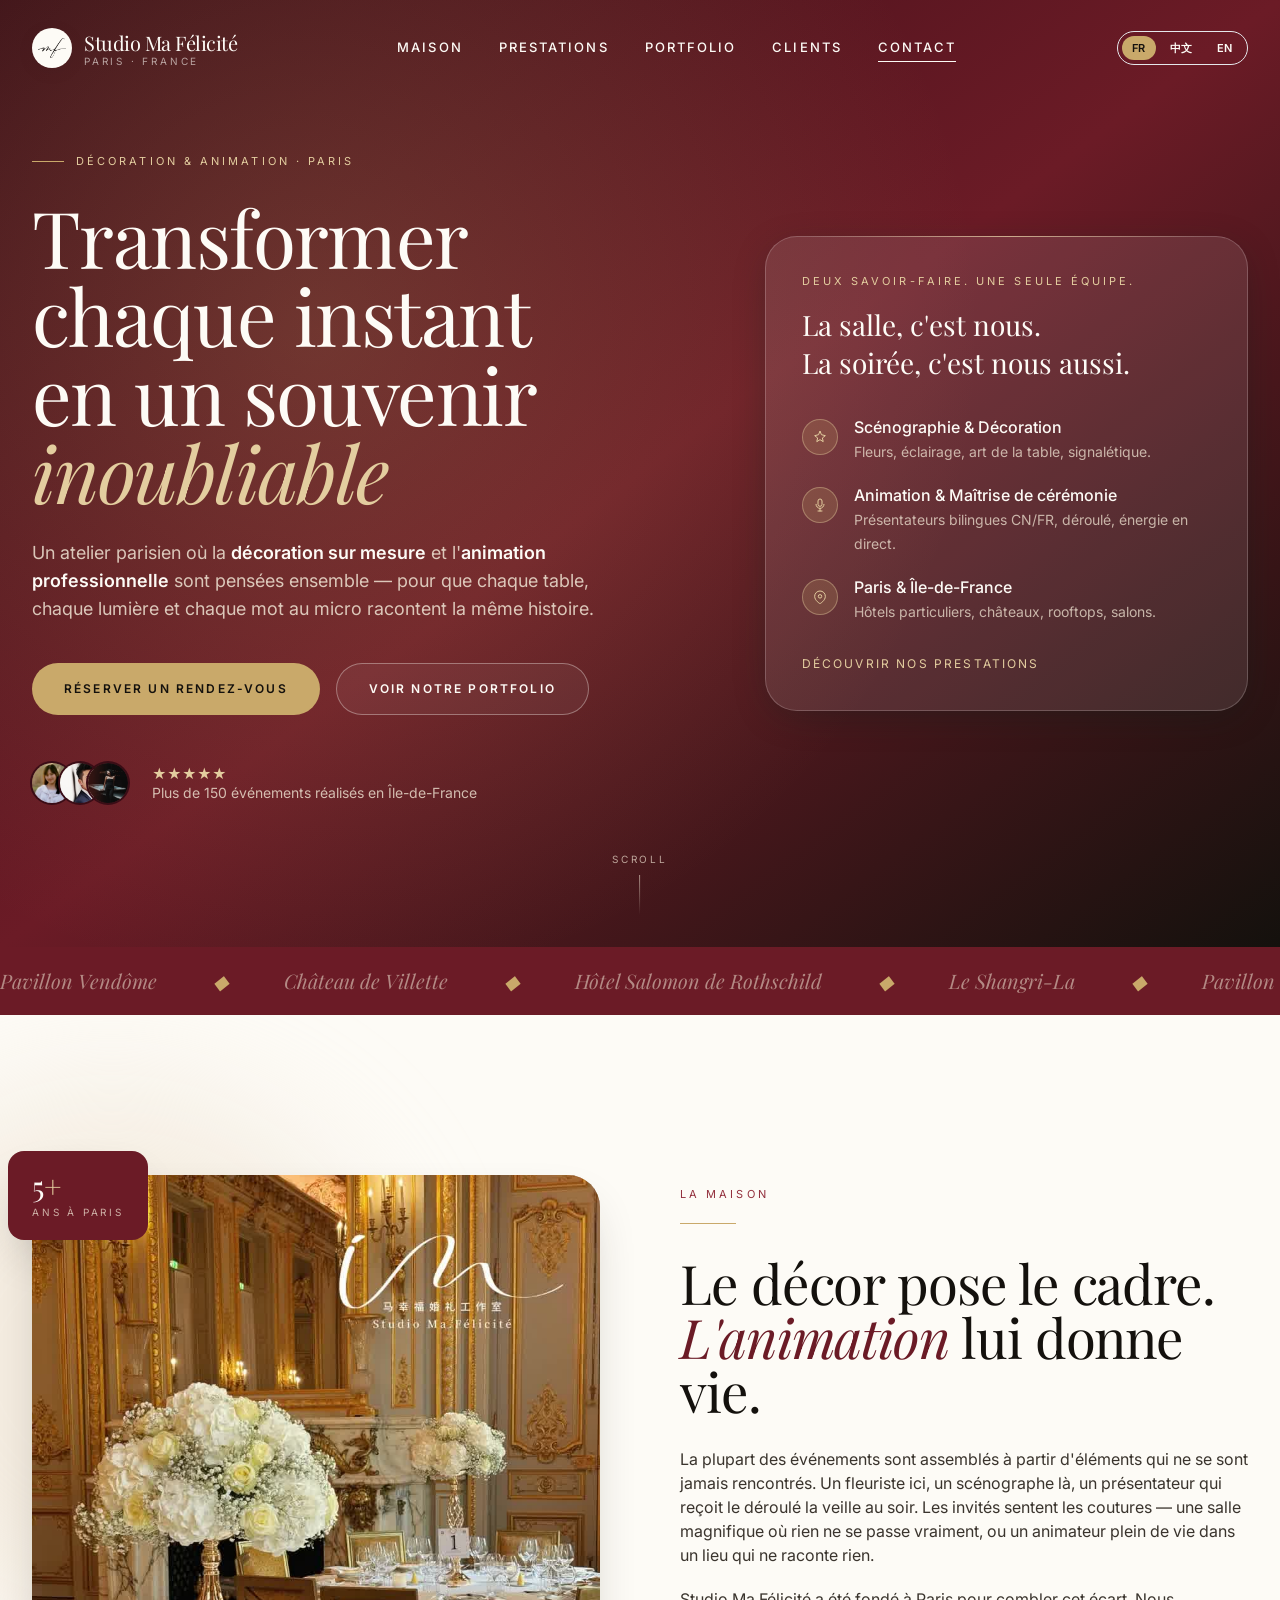
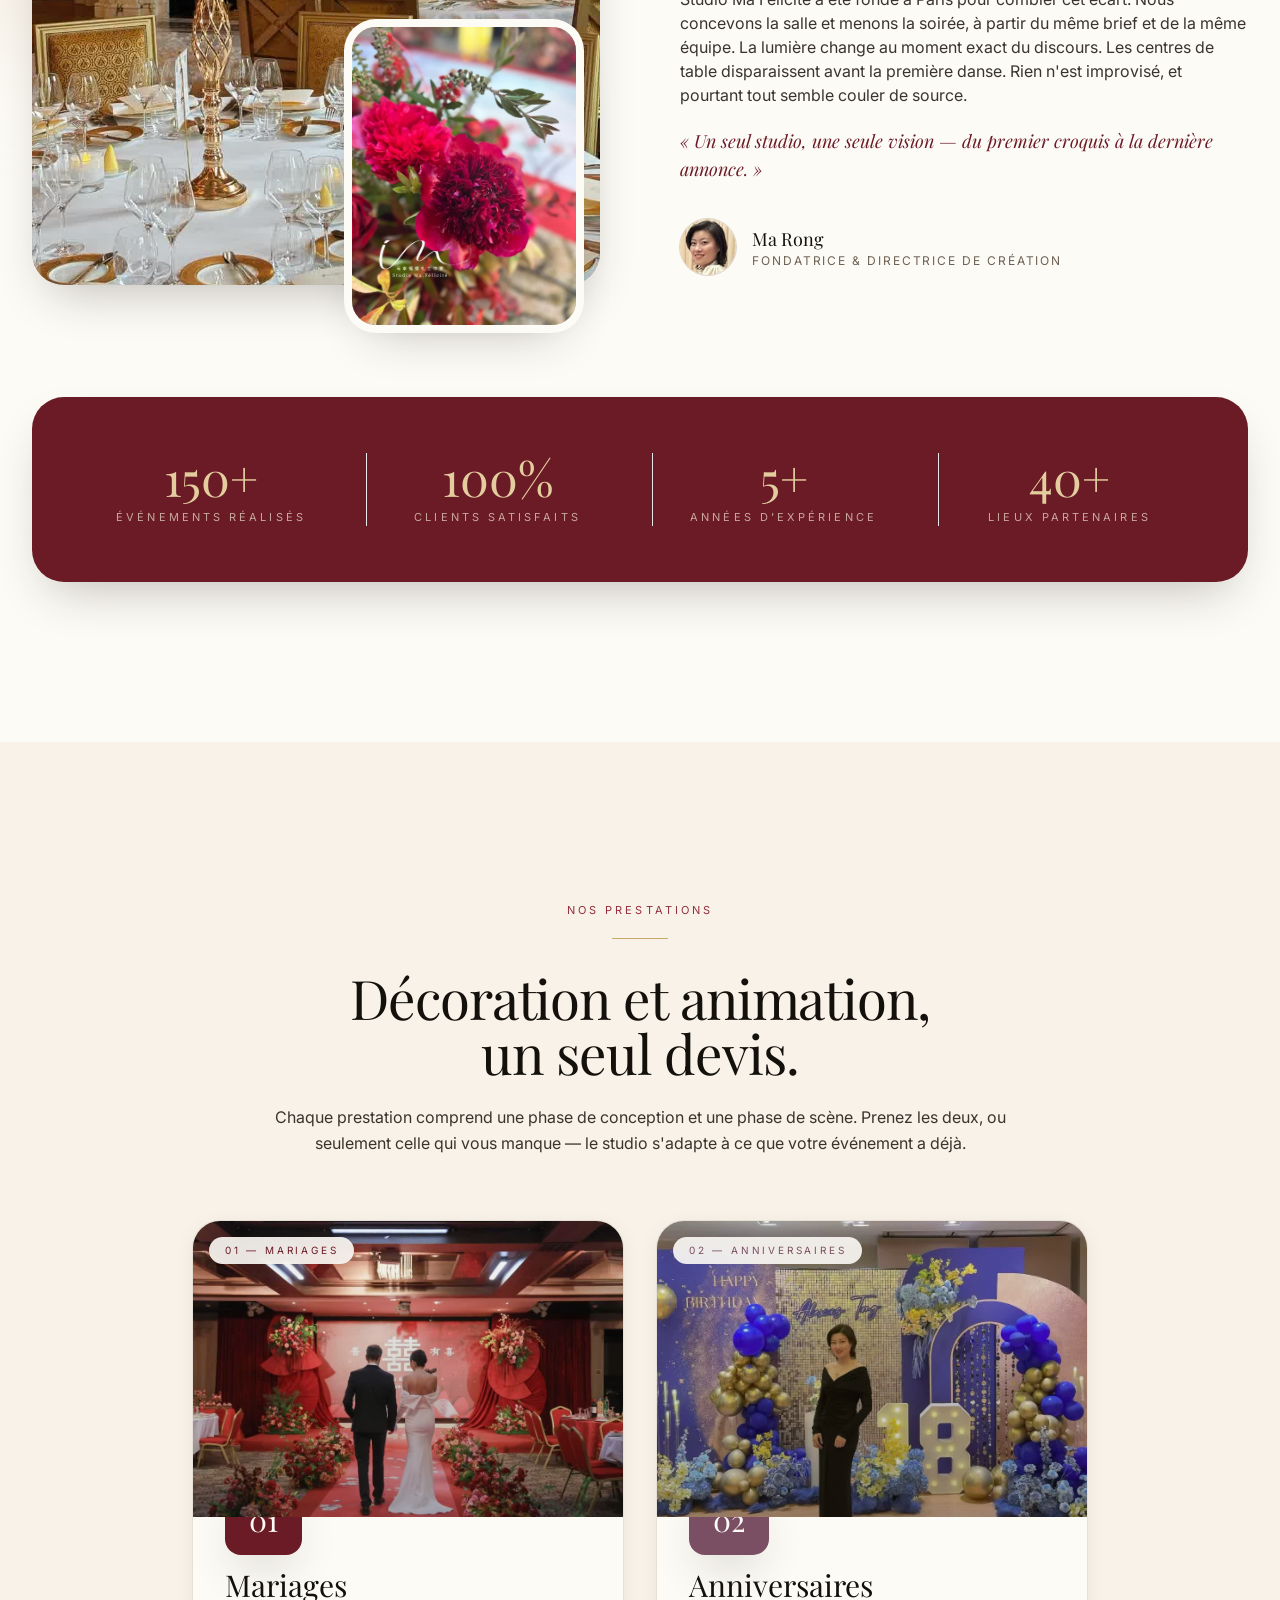
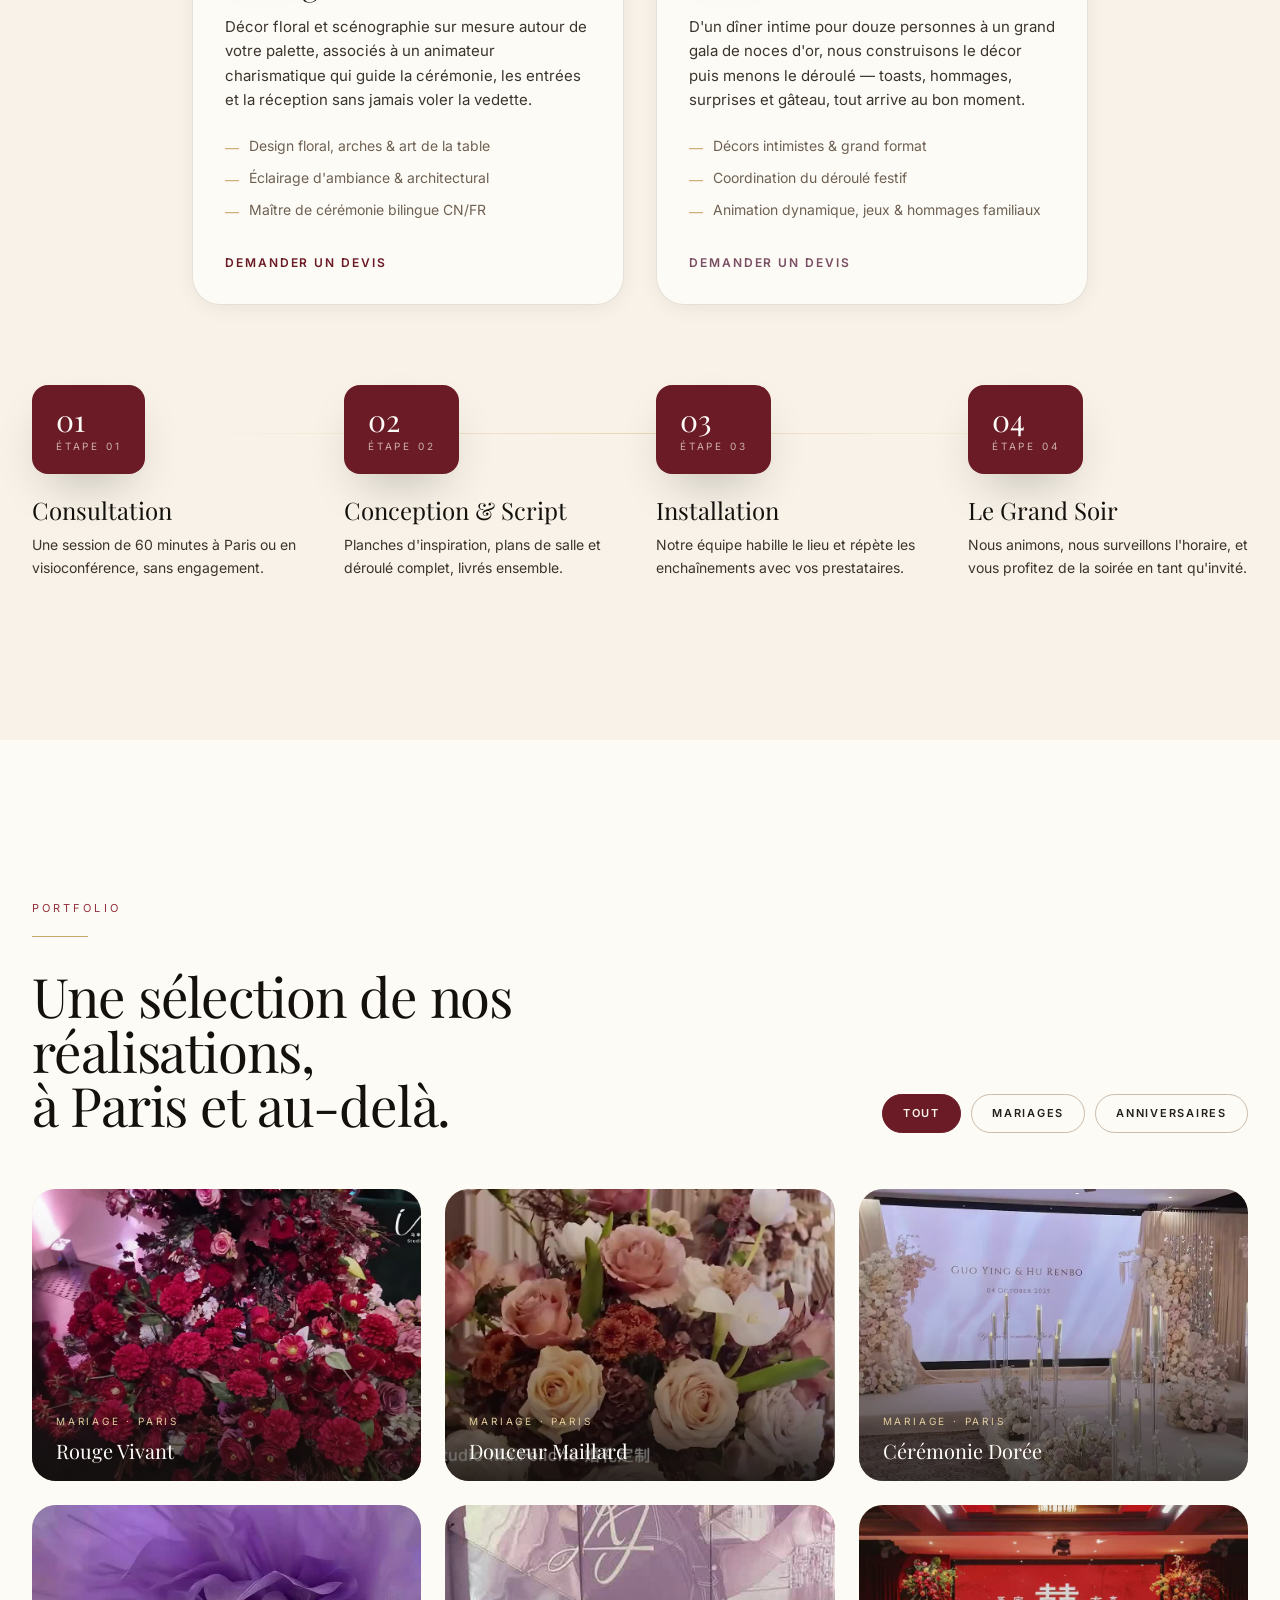
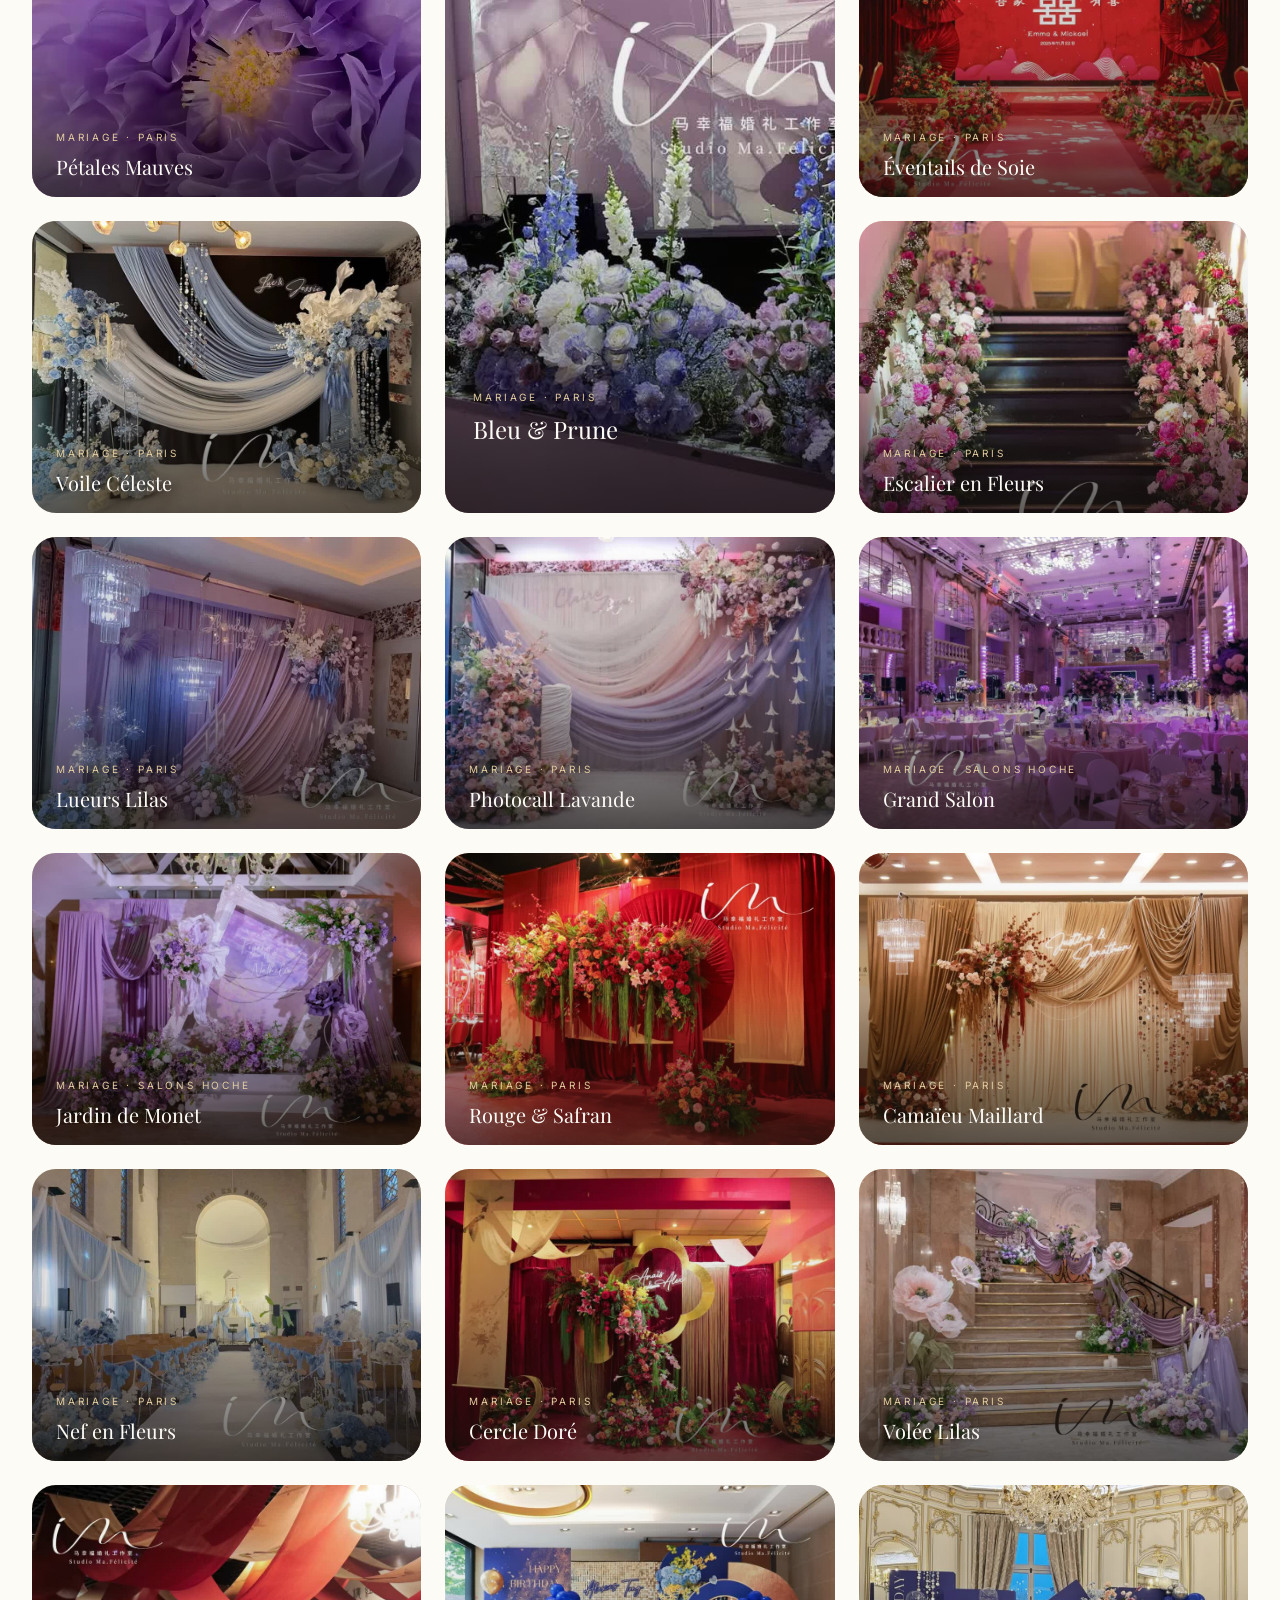
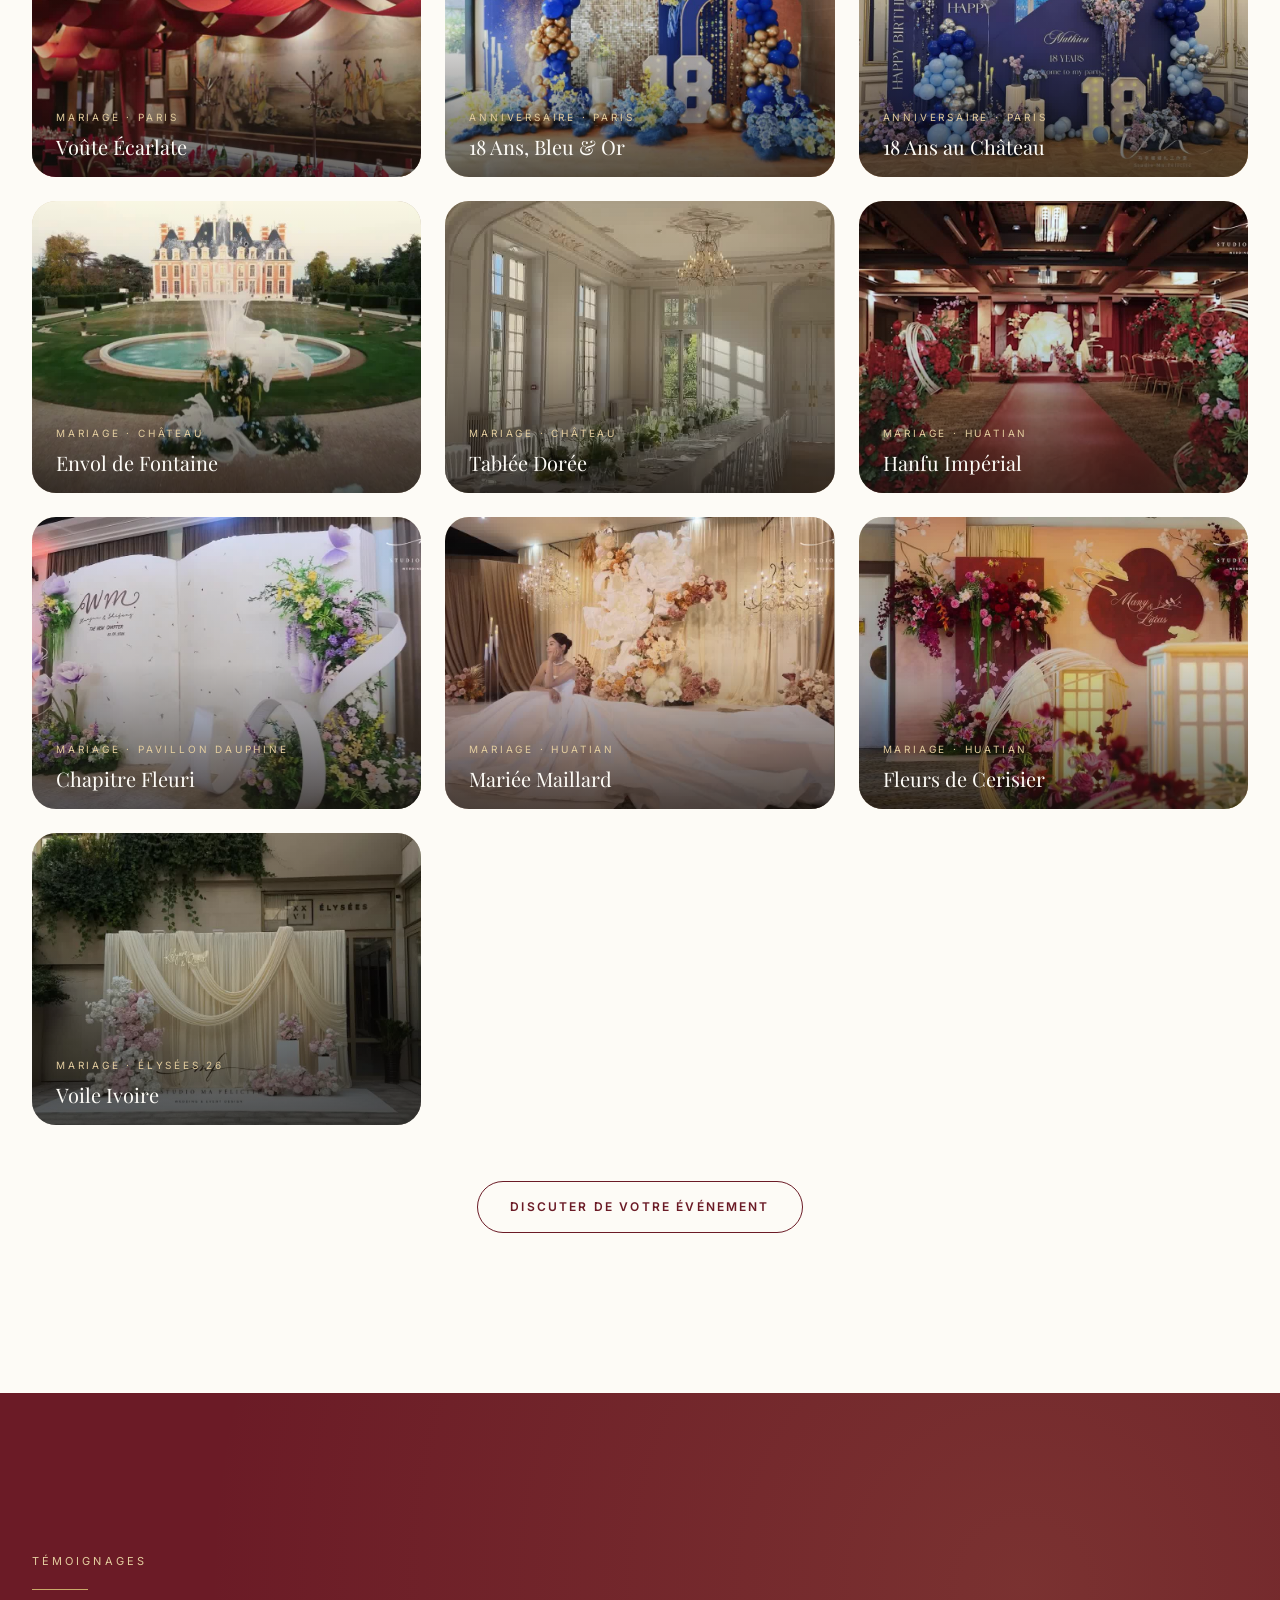
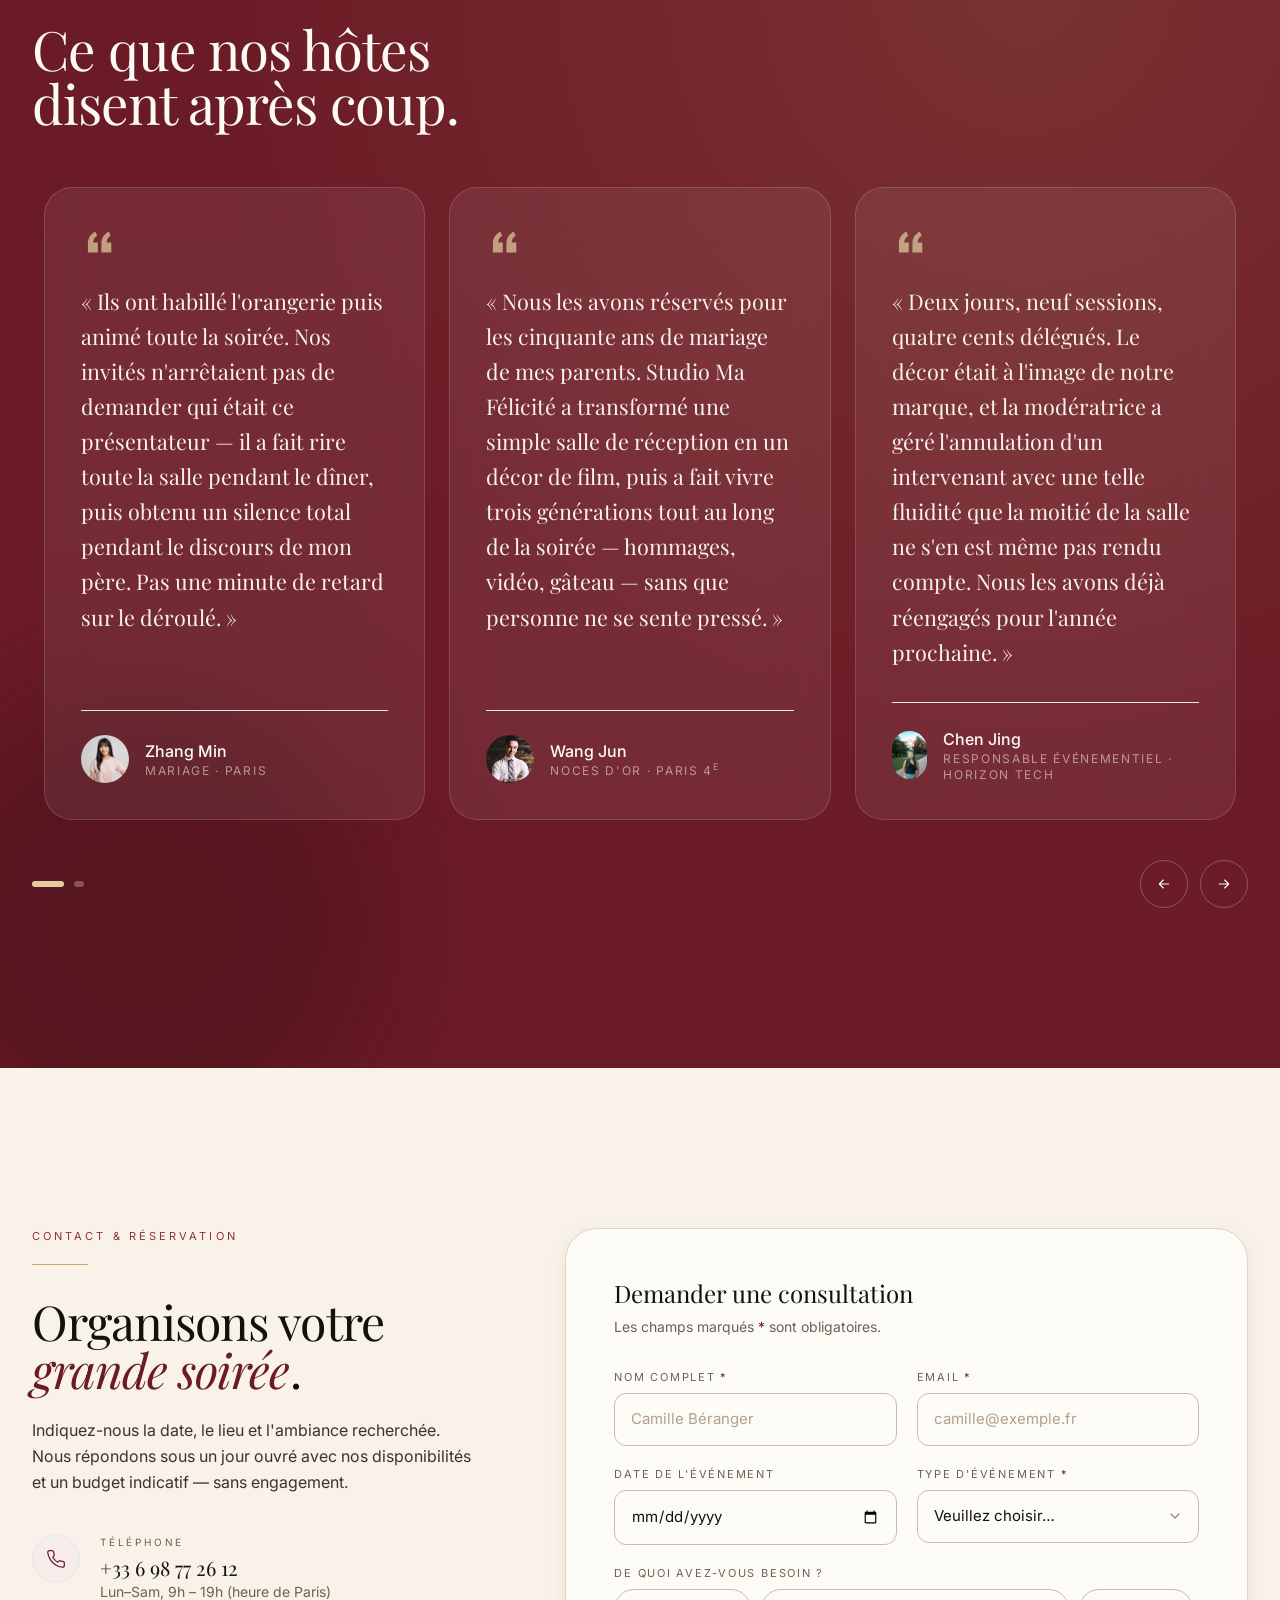
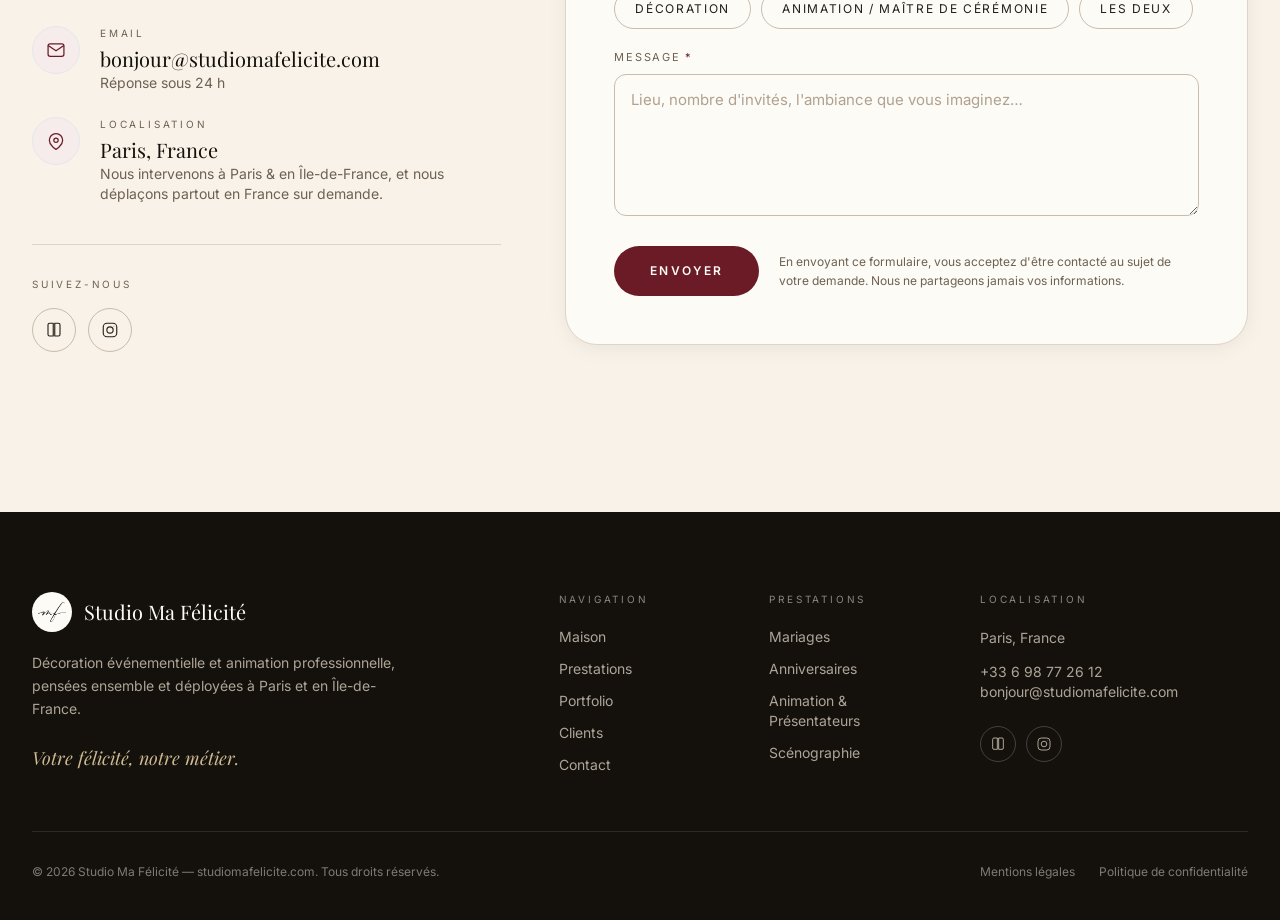
==== commit c2b90ece: "Add new RedNote portfolio pieces and compress site media Add 7 new gallery items (6 videos + 1 photo" ====
--- a/index.html
+++ b/index.html
@@ -676,6 +676,69 @@
         </figcaption>
       </figure>
 
+      <figure class="gal-item group relative overflow-hidden rounded-[1.5rem] ph aspect-[4/3] cursor-pointer" data-cat="weddings">
+        <video src="/videos/rednote-chateau-aerial-fountain.mp4" poster="/images/rednote-chateau-aerial-fountain-poster.jpg" muted loop playsinline preload="metadata" aria-label="Aerial view of a French château with a ceremony aisle and fountain" class="gal-video absolute inset-0 w-full h-full object-cover transition-transform duration-[1100ms] ease-out group-hover:scale-110"></video>
+        <div class="absolute inset-0 bg-gradient-to-t from-ink-900/85 via-ink-900/15 to-transparent opacity-80 group-hover:opacity-95 transition-opacity duration-500"></div>
+        <figcaption class="absolute inset-x-0 bottom-0 p-6 text-cream-50 translate-y-2 group-hover:translate-y-0 transition-transform duration-500">
+          <p class="text-[10px] uppercase tracking-widest2 text-gold-300" data-i18n="portfolio.item22.cat">Mariage · Château</p>
+          <h3 class="mt-2 font-serif text-xl" data-i18n="portfolio.item22.title">Envol de Fontaine</h3>
+        </figcaption>
+      </figure>
+
+      <figure class="gal-item group relative overflow-hidden rounded-[1.5rem] ph aspect-[4/3] cursor-pointer" data-cat="weddings">
+        <video src="/videos/rednote-chateau-dining-golden.mp4" poster="/images/rednote-chateau-dining-golden-poster.jpg" muted loop playsinline preload="metadata" aria-label="Elegant château dining room with chandeliers set for a wedding dinner" class="gal-video absolute inset-0 w-full h-full object-cover transition-transform duration-[1100ms] ease-out group-hover:scale-110"></video>
+        <div class="absolute inset-0 bg-gradient-to-t from-ink-900/85 via-ink-900/15 to-transparent opacity-80 group-hover:opacity-95 transition-opacity duration-500"></div>
+        <figcaption class="absolute inset-x-0 bottom-0 p-6 text-cream-50 translate-y-2 group-hover:translate-y-0 transition-transform duration-500">
+          <p class="text-[10px] uppercase tracking-widest2 text-gold-300" data-i18n="portfolio.item23.cat">Mariage · Château</p>
+          <h3 class="mt-2 font-serif text-xl" data-i18n="portfolio.item23.title">Tablée Dorée</h3>
+        </figcaption>
+      </figure>
+
+      <figure class="gal-item group relative overflow-hidden rounded-[1.5rem] ph aspect-[4/3] cursor-pointer" data-cat="weddings">
+        <video src="/videos/rednote-hanfu-red-aisle.mp4" poster="/images/rednote-hanfu-red-aisle-poster.jpg" muted loop playsinline preload="metadata" aria-label="Red and gold floral hoops lining a traditional Hanfu wedding aisle" class="gal-video absolute inset-0 w-full h-full object-cover transition-transform duration-[1100ms] ease-out group-hover:scale-110"></video>
+        <div class="absolute inset-0 bg-gradient-to-t from-ink-900/85 via-ink-900/15 to-transparent opacity-80 group-hover:opacity-95 transition-opacity duration-500"></div>
+        <figcaption class="absolute inset-x-0 bottom-0 p-6 text-cream-50 translate-y-2 group-hover:translate-y-0 transition-transform duration-500">
+          <p class="text-[10px] uppercase tracking-widest2 text-gold-300" data-i18n="portfolio.item24.cat">Mariage · Huatian</p>
+          <h3 class="mt-2 font-serif text-xl" data-i18n="portfolio.item24.title">Hanfu Impérial</h3>
+        </figcaption>
+      </figure>
+
+      <figure class="gal-item group relative overflow-hidden rounded-[1.5rem] ph aspect-[4/3] cursor-pointer" data-cat="weddings">
+        <video src="/videos/rednote-pavillon-dauphine-book.mp4" poster="/images/rednote-pavillon-dauphine-book-poster.jpg" muted loop playsinline preload="metadata" aria-label="Open-book shaped floral wedding backdrop at Pavillon Dauphine" class="gal-video absolute inset-0 w-full h-full object-cover transition-transform duration-[1100ms] ease-out group-hover:scale-110"></video>
+        <div class="absolute inset-0 bg-gradient-to-t from-ink-900/85 via-ink-900/15 to-transparent opacity-80 group-hover:opacity-95 transition-opacity duration-500"></div>
+        <figcaption class="absolute inset-x-0 bottom-0 p-6 text-cream-50 translate-y-2 group-hover:translate-y-0 transition-transform duration-500">
+          <p class="text-[10px] uppercase tracking-widest2 text-gold-300" data-i18n="portfolio.item25.cat">Mariage · Pavillon Dauphine</p>
+          <h3 class="mt-2 font-serif text-xl" data-i18n="portfolio.item25.title">Chapitre Fleuri</h3>
+        </figcaption>
+      </figure>
+
+      <figure class="gal-item group relative overflow-hidden rounded-[1.5rem] ph aspect-[4/3] cursor-pointer" data-cat="weddings">
+        <video src="/videos/rednote-maillard-bride.mp4" poster="/images/rednote-maillard-bride-poster.jpg" muted loop playsinline preload="metadata" aria-label="Bride posing before a Maillard-toned floral installation with chandeliers" class="gal-video absolute inset-0 w-full h-full object-cover transition-transform duration-[1100ms] ease-out group-hover:scale-110"></video>
+        <div class="absolute inset-0 bg-gradient-to-t from-ink-900/85 via-ink-900/15 to-transparent opacity-80 group-hover:opacity-95 transition-opacity duration-500"></div>
+        <figcaption class="absolute inset-x-0 bottom-0 p-6 text-cream-50 translate-y-2 group-hover:translate-y-0 transition-transform duration-500">
+          <p class="text-[10px] uppercase tracking-widest2 text-gold-300" data-i18n="portfolio.item26.cat">Mariage · Huatian</p>
+          <h3 class="mt-2 font-serif text-xl" data-i18n="portfolio.item26.title">Mariée Maillard</h3>
+        </figcaption>
+      </figure>
+
+      <figure class="gal-item group relative overflow-hidden rounded-[1.5rem] ph aspect-[4/3] cursor-pointer" data-cat="weddings">
+        <video src="/videos/rednote-cherry-blossom-veil.mp4" poster="/images/rednote-cherry-blossom-veil-poster.jpg" muted loop playsinline preload="metadata" aria-label="Pink and burgundy cherry-blossom wedding backdrop with couple's names" class="gal-video absolute inset-0 w-full h-full object-cover transition-transform duration-[1100ms] ease-out group-hover:scale-110"></video>
+        <div class="absolute inset-0 bg-gradient-to-t from-ink-900/85 via-ink-900/15 to-transparent opacity-80 group-hover:opacity-95 transition-opacity duration-500"></div>
+        <figcaption class="absolute inset-x-0 bottom-0 p-6 text-cream-50 translate-y-2 group-hover:translate-y-0 transition-transform duration-500">
+          <p class="text-[10px] uppercase tracking-widest2 text-gold-300" data-i18n="portfolio.item27.cat">Mariage · Huatian</p>
+          <h3 class="mt-2 font-serif text-xl" data-i18n="portfolio.item27.title">Fleurs de Cerisier</h3>
+        </figcaption>
+      </figure>
+
+      <figure class="gal-item group relative overflow-hidden rounded-[1.5rem] ph aspect-[4/3] cursor-pointer" data-cat="weddings">
+        <img src="/images/rednote-elysees-cream-drapery.jpg" alt="Cream drapery ceremony backdrop with pink and white florals at Élysées 26" loading="lazy" class="absolute inset-0 w-full h-full object-cover transition-transform duration-[1100ms] ease-out group-hover:scale-110" />
+        <div class="absolute inset-0 bg-gradient-to-t from-ink-900/85 via-ink-900/15 to-transparent opacity-80 group-hover:opacity-95 transition-opacity duration-500"></div>
+        <figcaption class="absolute inset-x-0 bottom-0 p-6 text-cream-50 translate-y-2 group-hover:translate-y-0 transition-transform duration-500">
+          <p class="text-[10px] uppercase tracking-widest2 text-gold-300" data-i18n="portfolio.item28.cat">Mariage · Élysées 26</p>
+          <h3 class="mt-2 font-serif text-xl" data-i18n="portfolio.item28.title">Voile Ivoire</h3>
+        </figcaption>
+      </figure>
+
     </div>
 
     <p id="galEmpty" class="hidden mt-12 text-center text-taupe-500 italic" data-i18n="portfolio.empty">Aucun projet dans cette catégorie pour le moment.</p>
@@ -1038,8 +1101,8 @@
     <div class="pt-8 flex flex-col sm:flex-row items-center justify-between gap-4 text-xs text-cream-50/45">
       <p>© <span id="year">2026</span> Studio Ma Félicité — studiomafelicite.com. <span data-i18n="footer.rights">Tous droits réservés.</span></p>
       <div class="flex gap-6">
-        <a href="/mentions-legales/" class="hover:text-gold-300 transition" data-i18n="footer.legal1">Mentions légales</a>
-        <a href="/politique-de-confidentialite/" class="hover:text-gold-300 transition" data-i18n="footer.legal2">Politique de confidentialité</a>
+        <a href="#" class="hover:text-gold-300 transition" data-i18n="footer.legal1">Mentions légales</a>
+        <a href="#" class="hover:text-gold-300 transition" data-i18n="footer.legal2">Politique de confidentialité</a>
       </div>
     </div>
   </div>
@@ -1049,17 +1112,6 @@
 <button id="toTop" class="fixed bottom-6 right-6 z-40 grid place-items-center w-12 h-12 rounded-full bg-wine-700 text-cream-50 shadow-lift opacity-0 pointer-events-none translate-y-3 transition-all duration-300 hover:bg-wine-600" aria-label="Retour en haut" data-i18n-aria="a11y.toTop">
   <svg class="w-4 h-4" viewBox="0 0 24 24" fill="none" stroke="currentColor" stroke-width="1.8"><path d="M12 19V5M6 11l6-6 6 6" stroke-linecap="round" stroke-linejoin="round"/></svg>
 </button>
-
-<!-- Cookie consent (gates analytics loading until the visitor chooses) -->
-<div id="cookieConsent" class="fixed inset-x-0 bottom-0 z-50 hidden">
-  <div class="mx-auto max-w-3xl m-4 rounded-2xl bg-ink-900 text-cream-100 shadow-lift px-6 py-5 flex flex-col sm:flex-row items-center gap-4">
-    <p class="text-sm leading-relaxed flex-1" data-i18n="consent.message">Nous utilisons des cookies analytiques pour comprendre comment vous utilisez ce site. Vous pouvez accepter ou refuser.</p>
-    <div class="flex gap-3 shrink-0">
-      <button type="button" id="consentDecline" class="rounded-full border border-cream-50/30 px-5 py-2.5 text-[12px] font-semibold uppercase tracking-[0.14em] hover:bg-cream-50/10 transition" data-i18n="consent.decline">Refuser</button>
-      <button type="button" id="consentAccept" class="rounded-full bg-gold-500 text-ink-900 px-5 py-2.5 text-[12px] font-semibold uppercase tracking-[0.14em] hover:bg-gold-400 transition" data-i18n="consent.accept">Accepter</button>
-    </div>
-  </div>
-</div>
 
 <script>
 (function () {
@@ -1081,8 +1133,6 @@
               marquee:"Lieux et partenaires sélectionnés", filterPortfolio:"Filtrer le portfolio",
               testimonialSlides:"Diapositives de témoignages", toTop:"Retour en haut",
               openMenu:"Ouvrir le menu", closeMenu:"Fermer le menu" },
-      consent: { message:"Nous utilisons des cookies analytiques pour comprendre comment vous utilisez ce site. Vous pouvez accepter ou refuser.",
-                 accept:"Accepter", decline:"Refuser" },
       nav: { about:"Maison", services:"Prestations", portfolio:"Portfolio",
              testimonials:"Clients", contact:"Contact", bookCta:"Réserver un rendez-vous" },
       hero: {
@@ -1147,6 +1197,13 @@
         item19:{cat:"Mariage · Paris", title:"Douceur Maillard"},
         item20:{cat:"Mariage · Paris", title:"Cérémonie Dorée"},
         item21:{cat:"Mariage · Paris", title:"Pétales Mauves"},
+        item22:{cat:"Mariage · Château", title:"Envol de Fontaine"},
+        item23:{cat:"Mariage · Château", title:"Tablée Dorée"},
+        item24:{cat:"Mariage · Huatian", title:"Hanfu Impérial"},
+        item25:{cat:"Mariage · Pavillon Dauphine", title:"Chapitre Fleuri"},
+        item26:{cat:"Mariage · Huatian", title:"Mariée Maillard"},
+        item27:{cat:"Mariage · Huatian", title:"Fleurs de Cerisier"},
+        item28:{cat:"Mariage · Élysées 26", title:"Voile Ivoire"},
         empty:"Aucun projet dans cette catégorie pour le moment.", cta:"Discuter de votre événement"
       },
       testimonials: {
@@ -1200,8 +1257,6 @@
               marquee:"Selected venues and partners", filterPortfolio:"Filter portfolio",
               testimonialSlides:"Testimonial slides", toTop:"Back to top",
               openMenu:"Open menu", closeMenu:"Close menu" },
-      consent: { message:"We use analytics cookies to understand how you use this site. You can accept or decline.",
-                 accept:"Accept", decline:"Decline" },
       nav: { about:"About", services:"Services", portfolio:"Portfolio",
              testimonials:"Testimonials", contact:"Contact", bookCta:"Book a Consultation" },
       hero: {
@@ -1266,6 +1321,13 @@
         item19:{cat:"Wedding · Paris", title:"Maillard Softness"},
         item20:{cat:"Wedding · Paris", title:"Golden Ceremony"},
         item21:{cat:"Wedding · Paris", title:"Mauve Petals"},
+        item22:{cat:"Wedding · Château", title:"Fountain Flight"},
+        item23:{cat:"Wedding · Château", title:"Golden Tablescape"},
+        item24:{cat:"Wedding · Huatian", title:"Imperial Hanfu"},
+        item25:{cat:"Wedding · Pavillon Dauphine", title:"Floral Chapter"},
+        item26:{cat:"Wedding · Huatian", title:"Maillard Bride"},
+        item27:{cat:"Wedding · Huatian", title:"Cherry Blossom Veil"},
+        item28:{cat:"Wedding · Élysées 26", title:"Ivory Drape"},
         empty:"No projects in this category yet.", cta:"Discuss your event"
       },
       testimonials: {
@@ -1319,8 +1381,6 @@
               marquee:"精选场地与合作伙伴", filterPortfolio:"筛选作品集",
               testimonialSlides:"客户评价轮播", toTop:"返回顶部",
               openMenu:"打开菜单", closeMenu:"关闭菜单" },
-      consent: { message:"我们使用分析类 Cookie 来了解您对本网站的使用情况。您可以选择接受或拒绝。",
-                 accept:"接受", decline:"拒绝" },
       nav: { about:"关于我们", services:"服务项目", portfolio:"作品集",
              testimonials:"客户评价", contact:"联系我们", bookCta:"预约咨询" },
       hero: {
@@ -1385,6 +1445,13 @@
         item19:{cat:"婚礼 · 巴黎", title:"美拉德柔情"},
         item20:{cat:"婚礼 · 巴黎", title:"金色仪式"},
         item21:{cat:"婚礼 · 巴黎", title:"淡紫花瓣"},
+        item22:{cat:"婚礼 · 城堡", title:"喷泉绽放"},
+        item23:{cat:"婚礼 · 城堡", title:"黄金长桌"},
+        item24:{cat:"婚礼 · 华天", title:"明制华服"},
+        item25:{cat:"婚礼 · 多芬馆", title:"花悦书章"},
+        item26:{cat:"婚礼 · 华天", title:"美拉德新娘"},
+        item27:{cat:"婚礼 · 华天", title:"樱花婚礼"},
+        item28:{cat:"婚礼 · 爱丽舍26", title:"象牙垂幔"},
         empty:"该类别暂无项目。", cta:"咨询您的活动"
       },
       testimonials: {
@@ -1818,52 +1885,5 @@
   applyLang(PAGE_LANG);
 })();
 </script>
-
-<!-- Google Analytics, gated behind cookie consent (CNIL/GDPR: no analytics
-     cookie is set until the visitor explicitly accepts). -->
-<script>
-(function () {
-  'use strict';
-  var GA_ID = 'G-4B3HELZZTB';
-  var STORAGE_KEY = 'smf-consent';
-
-  function loadGA() {
-    if (window.gaLoaded) return;
-    window.gaLoaded = true;
-    var s = document.createElement('script');
-    s.async = true;
-    s.src = 'https://www.googletagmanager.com/gtag/js?id=' + GA_ID;
-    document.head.appendChild(s);
-    window.dataLayer = window.dataLayer || [];
-    window.gtag = function () { window.dataLayer.push(arguments); };
-    window.gtag('js', new Date());
-    window.gtag('config', GA_ID);
-  }
-
-  var consent = null;
-  try { consent = localStorage.getItem(STORAGE_KEY); } catch (e) {}
-
-  var banner = document.getElementById('cookieConsent');
-
-  if (consent === 'accepted') {
-    loadGA();
-  } else if (consent !== 'declined' && banner) {
-    banner.classList.remove('hidden');
-  }
-
-  var acceptBtn = document.getElementById('consentAccept');
-  var declineBtn = document.getElementById('consentDecline');
-
-  if (acceptBtn) acceptBtn.addEventListener('click', function () {
-    try { localStorage.setItem(STORAGE_KEY, 'accepted'); } catch (e) {}
-    if (banner) banner.classList.add('hidden');
-    loadGA();
-  });
-  if (declineBtn) declineBtn.addEventListener('click', function () {
-    try { localStorage.setItem(STORAGE_KEY, 'declined'); } catch (e) {}
-    if (banner) banner.classList.add('hidden');
-  });
-})();
-</script>
 </body>
 </html>
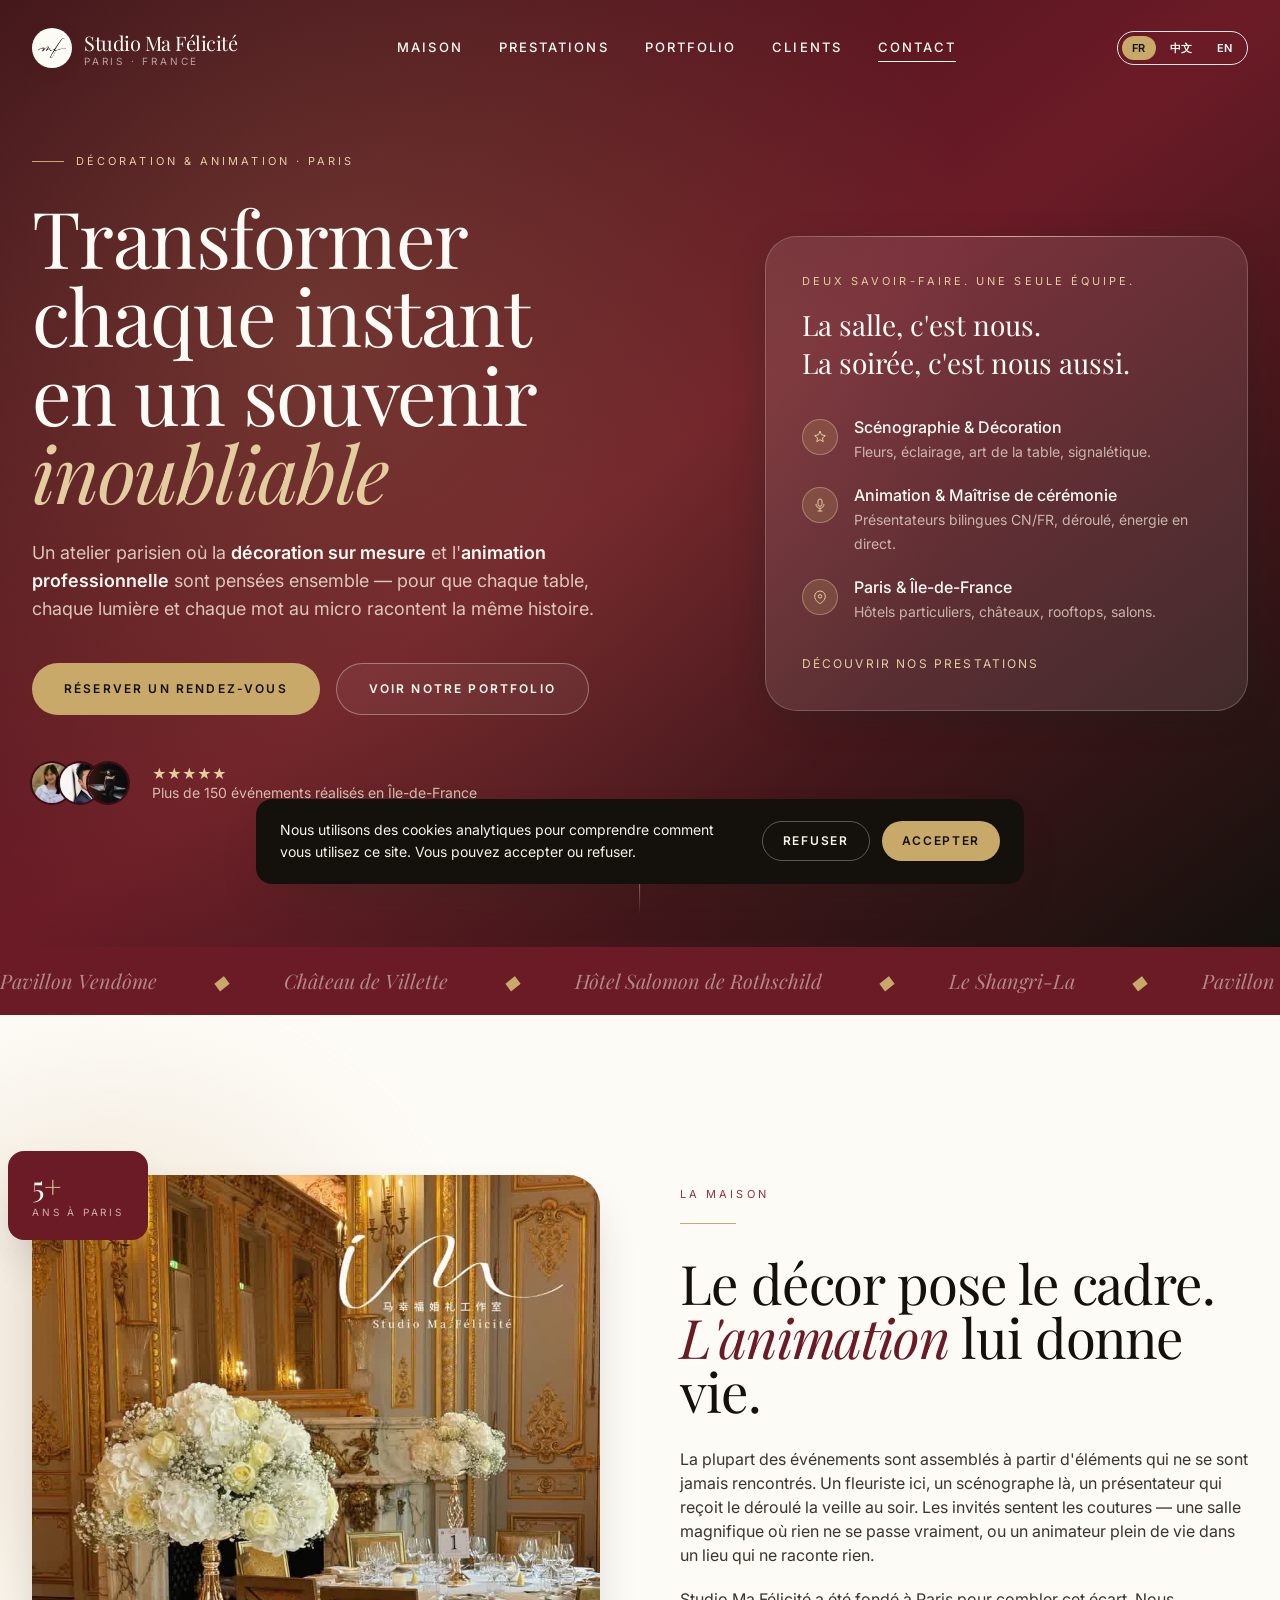
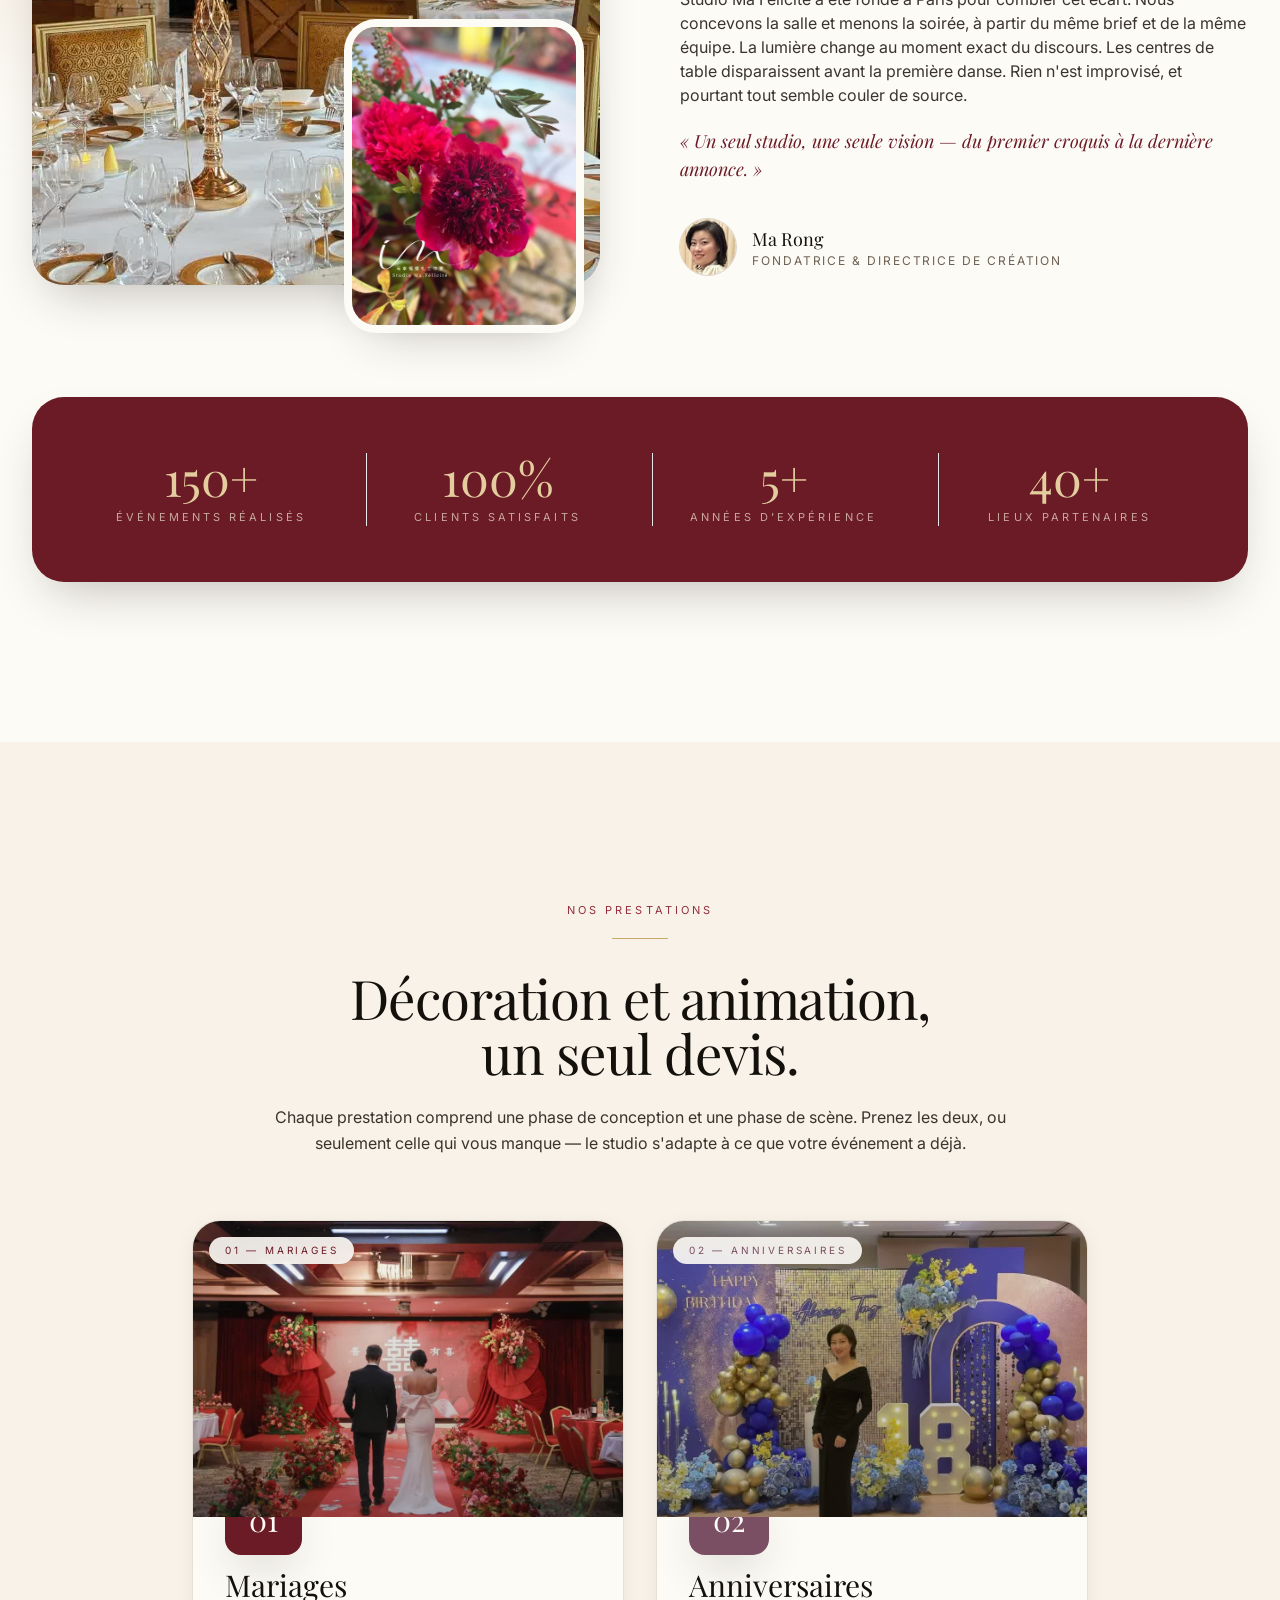
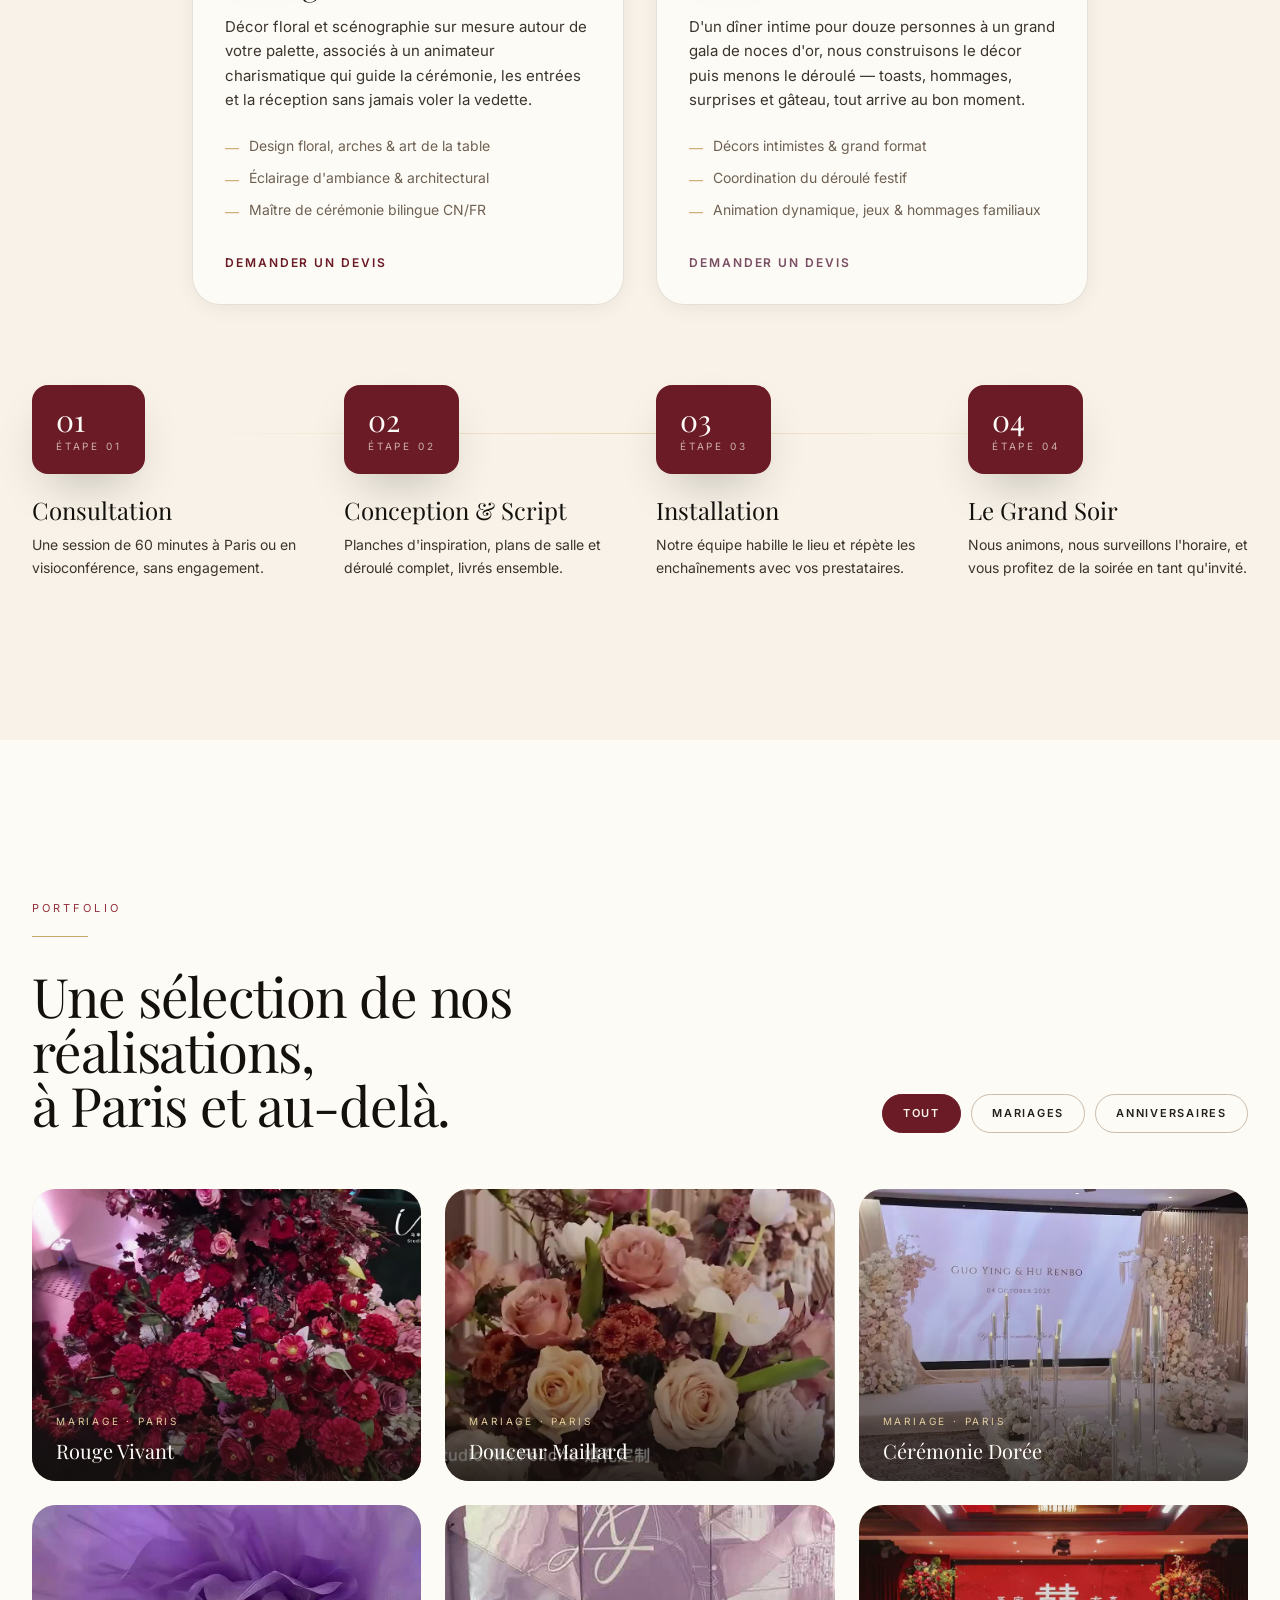
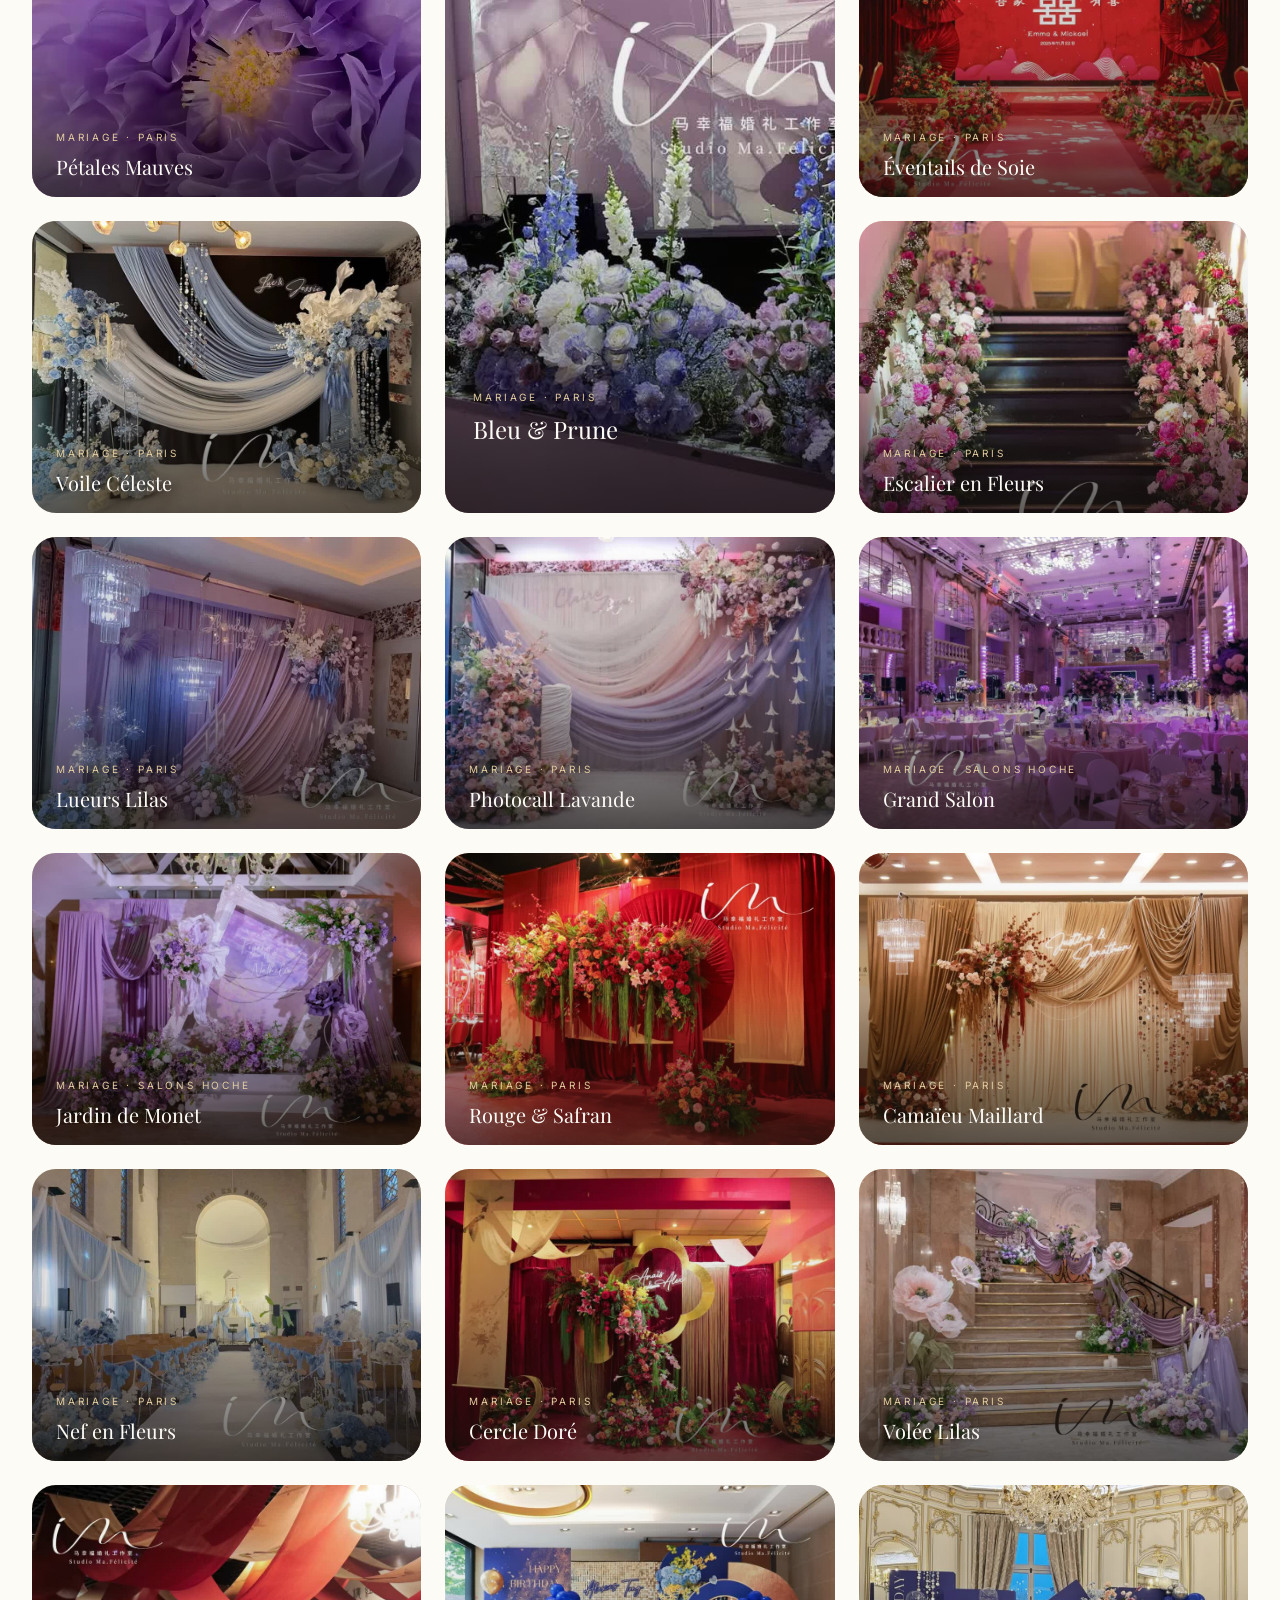
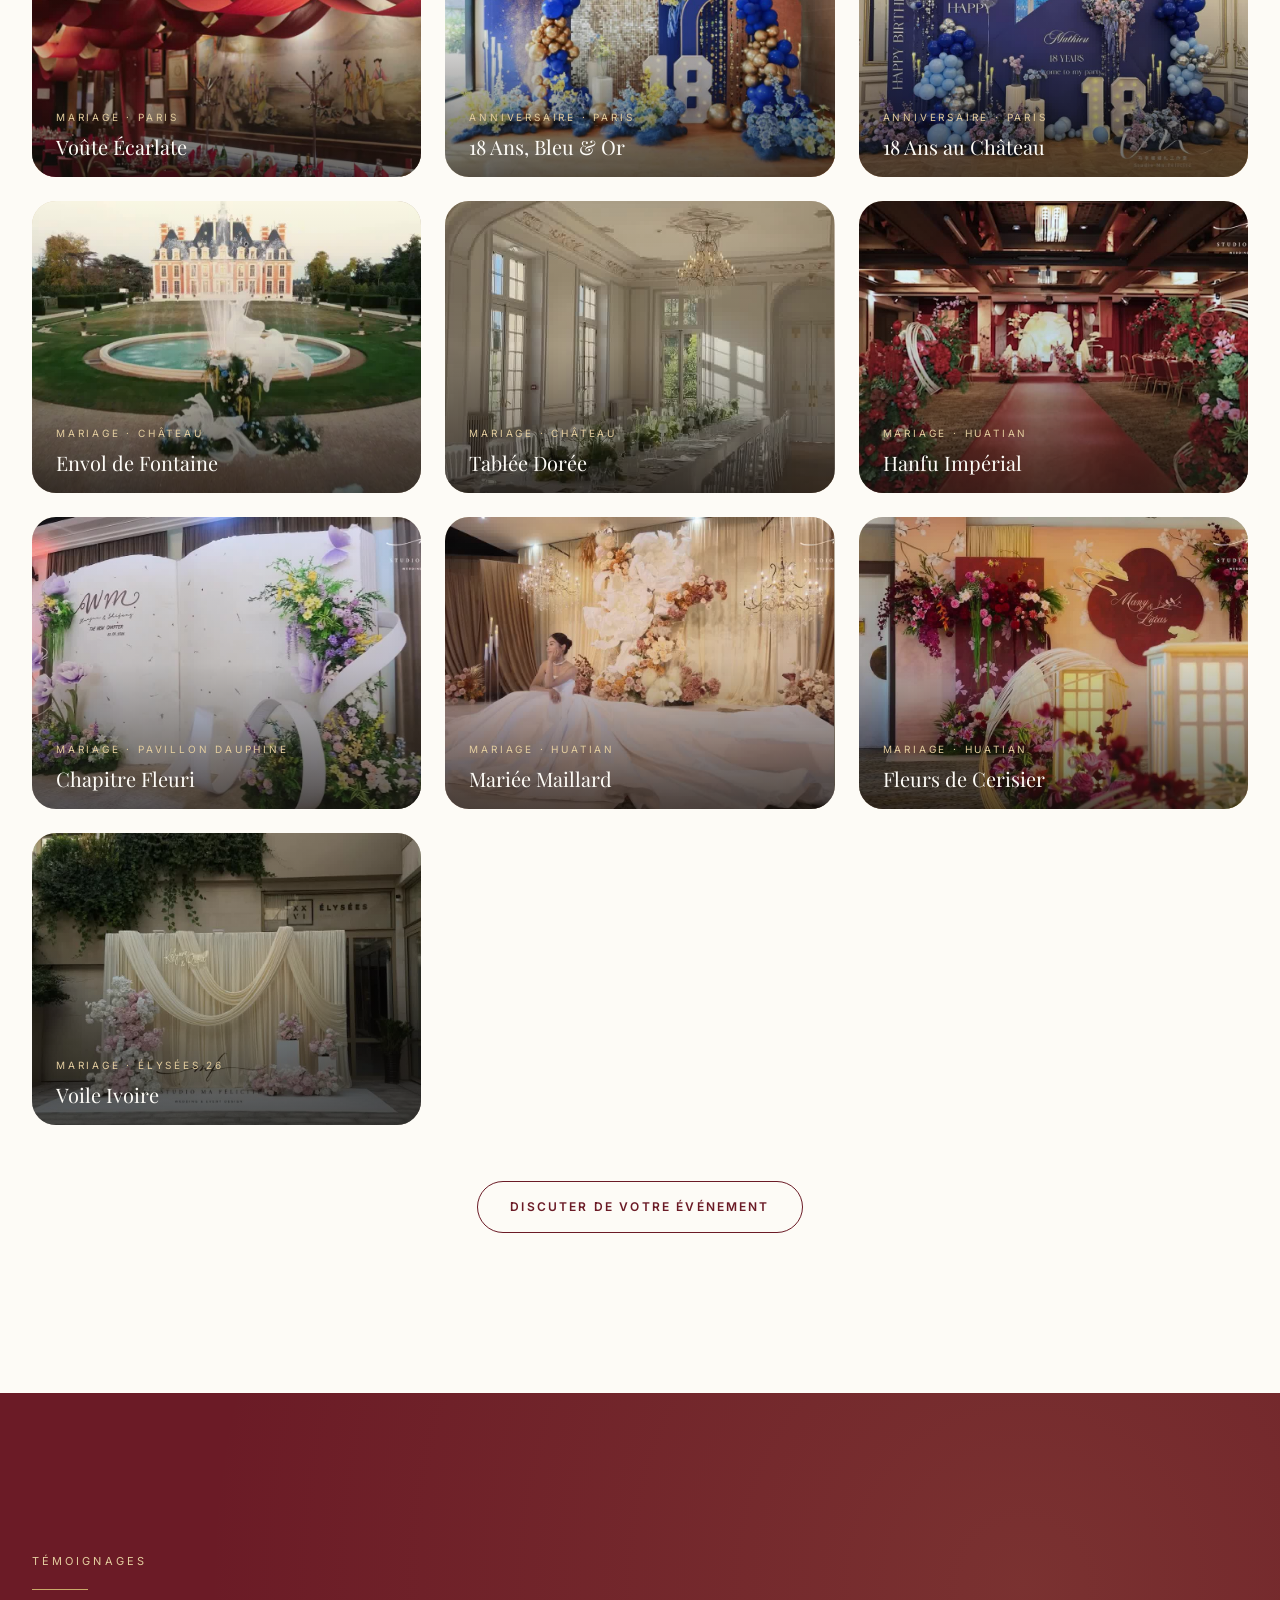
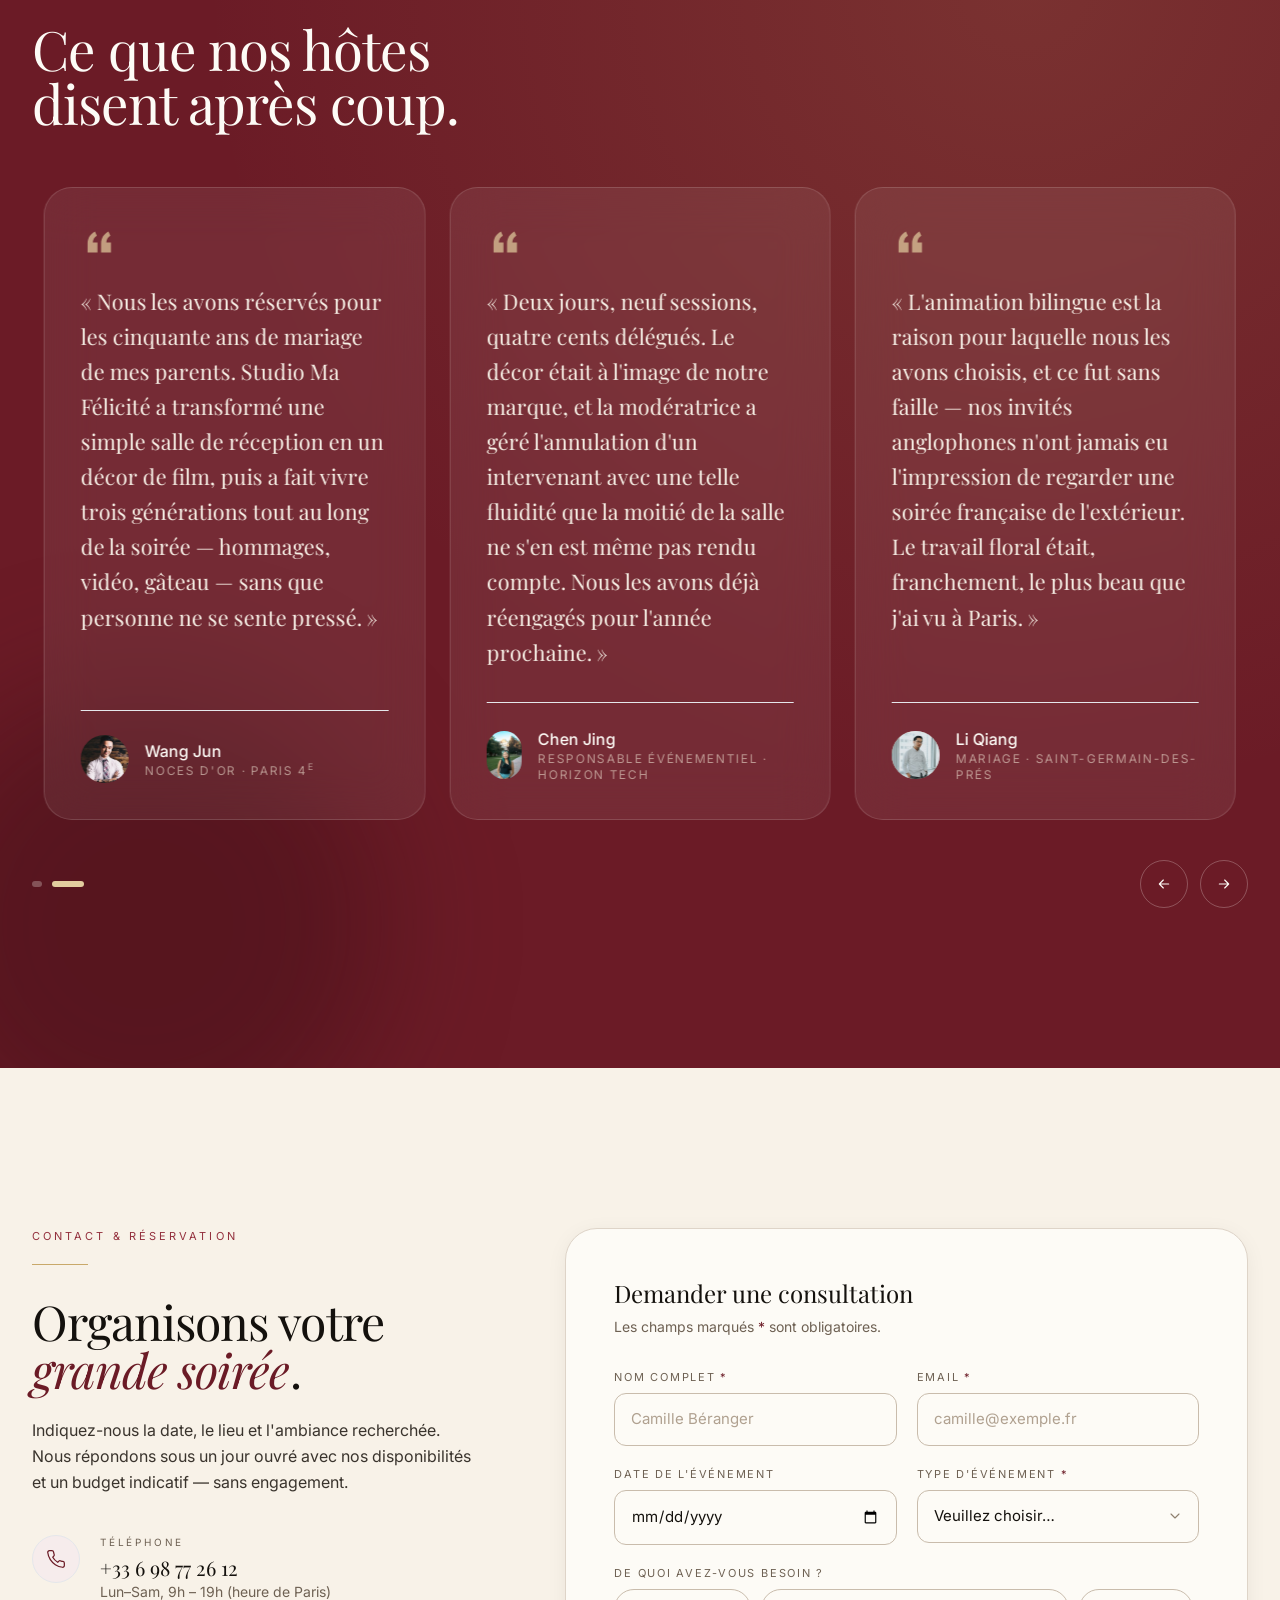
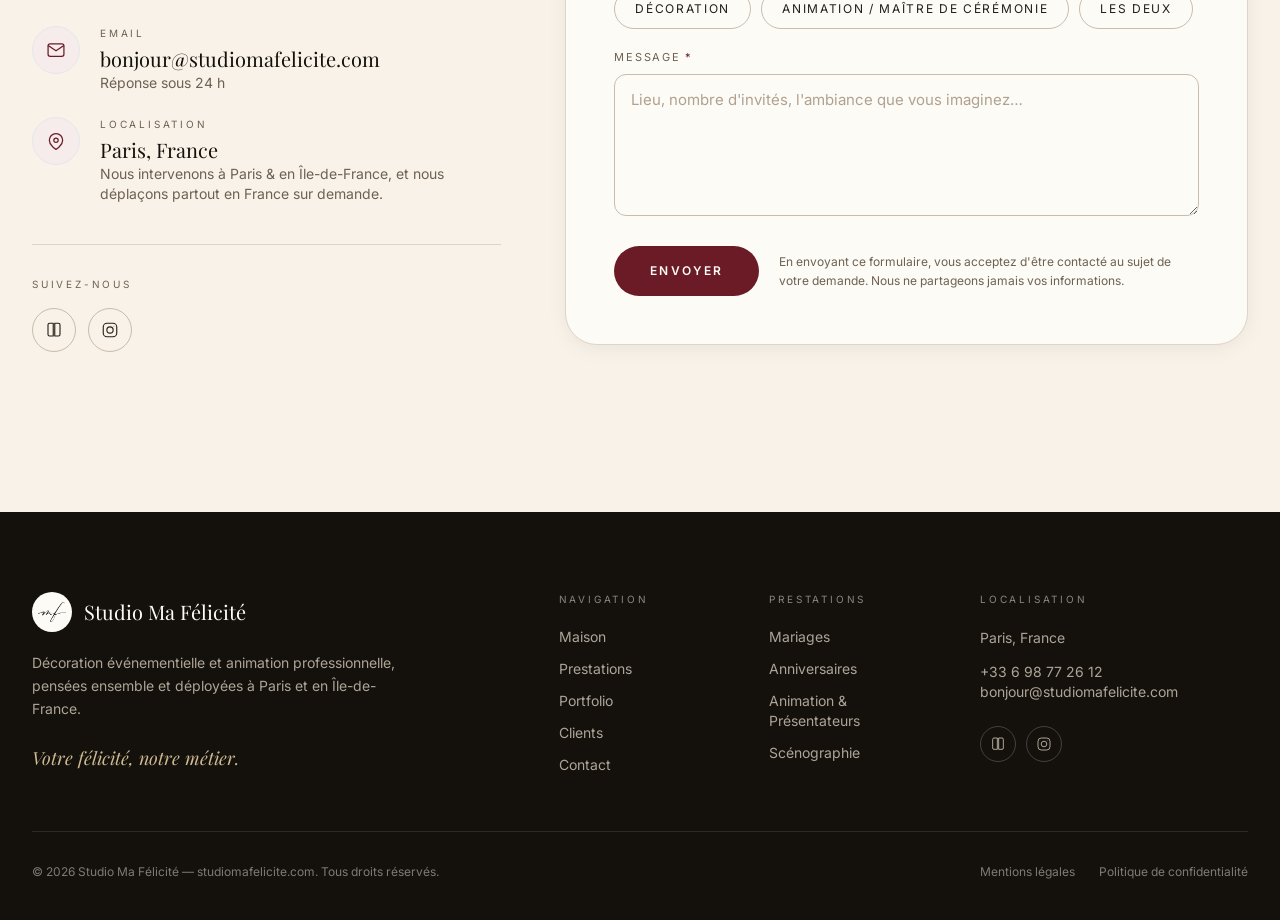
==== commit 7a2d2c81: "Merge studiomafelicite.com production history The studiomafelicite.com repo (the real deployment tar" ====
--- a/index.html
+++ b/index.html
@@ -1101,8 +1101,8 @@
     <div class="pt-8 flex flex-col sm:flex-row items-center justify-between gap-4 text-xs text-cream-50/45">
       <p>© <span id="year">2026</span> Studio Ma Félicité — studiomafelicite.com. <span data-i18n="footer.rights">Tous droits réservés.</span></p>
       <div class="flex gap-6">
-        <a href="#" class="hover:text-gold-300 transition" data-i18n="footer.legal1">Mentions légales</a>
-        <a href="#" class="hover:text-gold-300 transition" data-i18n="footer.legal2">Politique de confidentialité</a>
+        <a href="/mentions-legales/" class="hover:text-gold-300 transition" data-i18n="footer.legal1">Mentions légales</a>
+        <a href="/politique-de-confidentialite/" class="hover:text-gold-300 transition" data-i18n="footer.legal2">Politique de confidentialité</a>
       </div>
     </div>
   </div>
@@ -1112,6 +1112,17 @@
 <button id="toTop" class="fixed bottom-6 right-6 z-40 grid place-items-center w-12 h-12 rounded-full bg-wine-700 text-cream-50 shadow-lift opacity-0 pointer-events-none translate-y-3 transition-all duration-300 hover:bg-wine-600" aria-label="Retour en haut" data-i18n-aria="a11y.toTop">
   <svg class="w-4 h-4" viewBox="0 0 24 24" fill="none" stroke="currentColor" stroke-width="1.8"><path d="M12 19V5M6 11l6-6 6 6" stroke-linecap="round" stroke-linejoin="round"/></svg>
 </button>
+
+<!-- Cookie consent (gates analytics loading until the visitor chooses) -->
+<div id="cookieConsent" class="fixed inset-x-0 bottom-0 z-50 hidden">
+  <div class="mx-auto max-w-3xl m-4 rounded-2xl bg-ink-900 text-cream-100 shadow-lift px-6 py-5 flex flex-col sm:flex-row items-center gap-4">
+    <p class="text-sm leading-relaxed flex-1" data-i18n="consent.message">Nous utilisons des cookies analytiques pour comprendre comment vous utilisez ce site. Vous pouvez accepter ou refuser.</p>
+    <div class="flex gap-3 shrink-0">
+      <button type="button" id="consentDecline" class="rounded-full border border-cream-50/30 px-5 py-2.5 text-[12px] font-semibold uppercase tracking-[0.14em] hover:bg-cream-50/10 transition" data-i18n="consent.decline">Refuser</button>
+      <button type="button" id="consentAccept" class="rounded-full bg-gold-500 text-ink-900 px-5 py-2.5 text-[12px] font-semibold uppercase tracking-[0.14em] hover:bg-gold-400 transition" data-i18n="consent.accept">Accepter</button>
+    </div>
+  </div>
+</div>
 
 <script>
 (function () {
@@ -1133,6 +1144,8 @@
               marquee:"Lieux et partenaires sélectionnés", filterPortfolio:"Filtrer le portfolio",
               testimonialSlides:"Diapositives de témoignages", toTop:"Retour en haut",
               openMenu:"Ouvrir le menu", closeMenu:"Fermer le menu" },
+      consent: { message:"Nous utilisons des cookies analytiques pour comprendre comment vous utilisez ce site. Vous pouvez accepter ou refuser.",
+                 accept:"Accepter", decline:"Refuser" },
       nav: { about:"Maison", services:"Prestations", portfolio:"Portfolio",
              testimonials:"Clients", contact:"Contact", bookCta:"Réserver un rendez-vous" },
       hero: {
@@ -1257,6 +1270,8 @@
               marquee:"Selected venues and partners", filterPortfolio:"Filter portfolio",
               testimonialSlides:"Testimonial slides", toTop:"Back to top",
               openMenu:"Open menu", closeMenu:"Close menu" },
+      consent: { message:"We use analytics cookies to understand how you use this site. You can accept or decline.",
+                 accept:"Accept", decline:"Decline" },
       nav: { about:"About", services:"Services", portfolio:"Portfolio",
              testimonials:"Testimonials", contact:"Contact", bookCta:"Book a Consultation" },
       hero: {
@@ -1381,6 +1396,8 @@
               marquee:"精选场地与合作伙伴", filterPortfolio:"筛选作品集",
               testimonialSlides:"客户评价轮播", toTop:"返回顶部",
               openMenu:"打开菜单", closeMenu:"关闭菜单" },
+      consent: { message:"我们使用分析类 Cookie 来了解您对本网站的使用情况。您可以选择接受或拒绝。",
+                 accept:"接受", decline:"拒绝" },
       nav: { about:"关于我们", services:"服务项目", portfolio:"作品集",
              testimonials:"客户评价", contact:"联系我们", bookCta:"预约咨询" },
       hero: {
@@ -1885,5 +1902,52 @@
   applyLang(PAGE_LANG);
 })();
 </script>
+
+<!-- Google Analytics, gated behind cookie consent (CNIL/GDPR: no analytics
+     cookie is set until the visitor explicitly accepts). -->
+<script>
+(function () {
+  'use strict';
+  var GA_ID = 'G-4B3HELZZTB';
+  var STORAGE_KEY = 'smf-consent';
+
+  function loadGA() {
+    if (window.gaLoaded) return;
+    window.gaLoaded = true;
+    var s = document.createElement('script');
+    s.async = true;
+    s.src = 'https://www.googletagmanager.com/gtag/js?id=' + GA_ID;
+    document.head.appendChild(s);
+    window.dataLayer = window.dataLayer || [];
+    window.gtag = function () { window.dataLayer.push(arguments); };
+    window.gtag('js', new Date());
+    window.gtag('config', GA_ID);
+  }
+
+  var consent = null;
+  try { consent = localStorage.getItem(STORAGE_KEY); } catch (e) {}
+
+  var banner = document.getElementById('cookieConsent');
+
+  if (consent === 'accepted') {
+    loadGA();
+  } else if (consent !== 'declined' && banner) {
+    banner.classList.remove('hidden');
+  }
+
+  var acceptBtn = document.getElementById('consentAccept');
+  var declineBtn = document.getElementById('consentDecline');
+
+  if (acceptBtn) acceptBtn.addEventListener('click', function () {
+    try { localStorage.setItem(STORAGE_KEY, 'accepted'); } catch (e) {}
+    if (banner) banner.classList.add('hidden');
+    loadGA();
+  });
+  if (declineBtn) declineBtn.addEventListener('click', function () {
+    try { localStorage.setItem(STORAGE_KEY, 'declined'); } catch (e) {}
+    if (banner) banner.classList.add('hidden');
+  });
+})();
+</script>
 </body>
 </html>
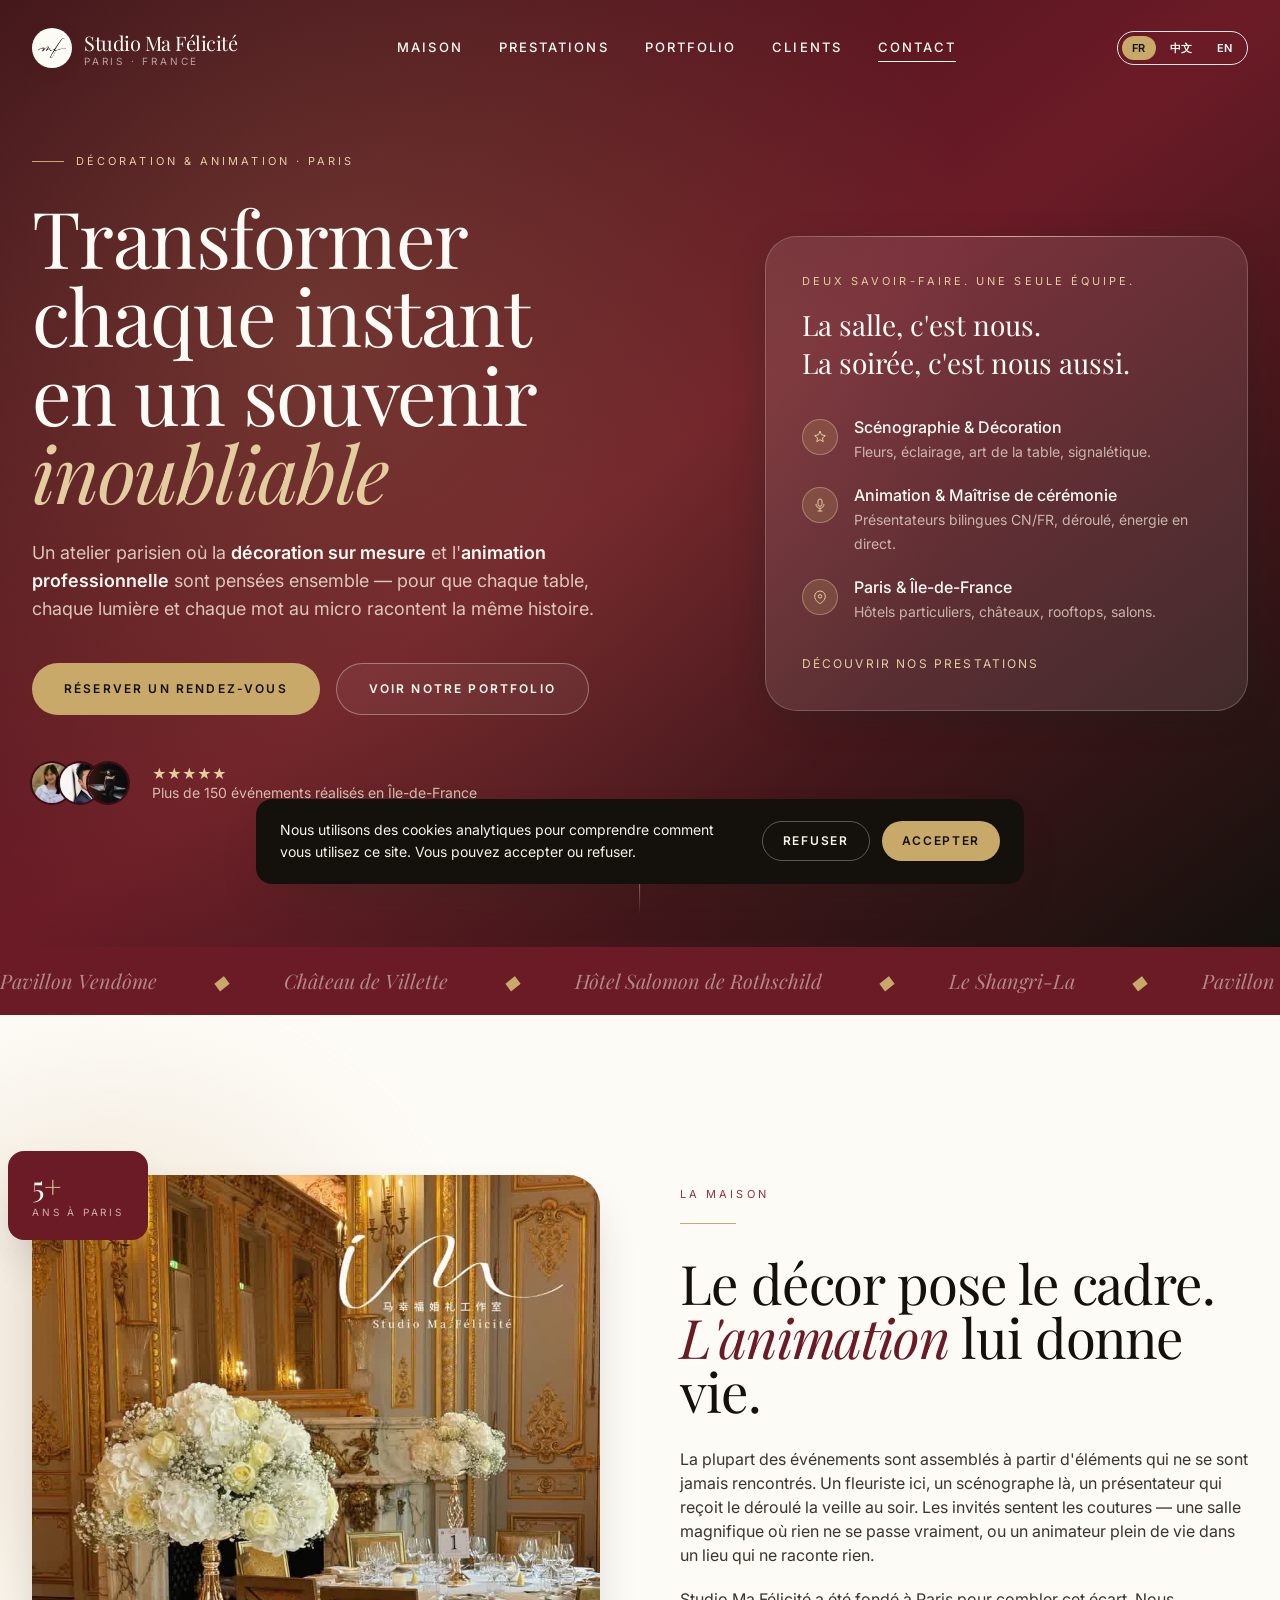
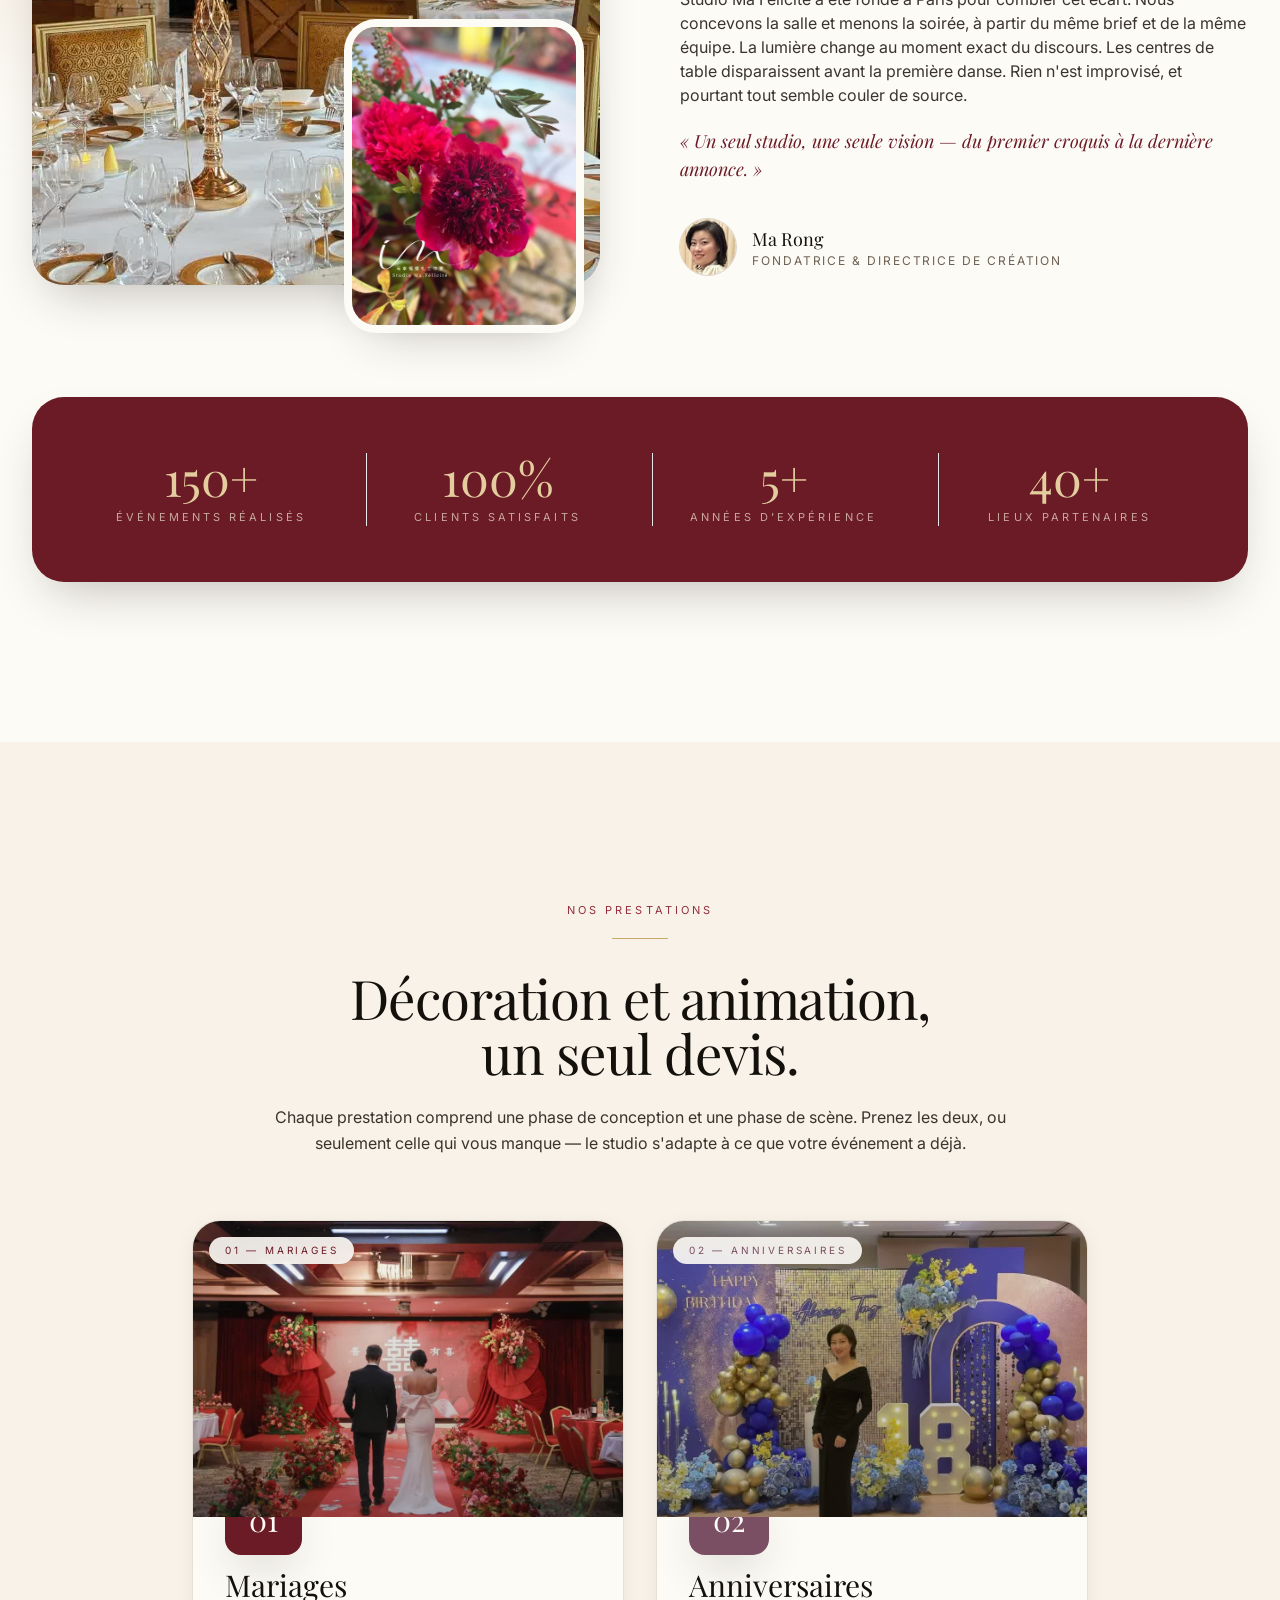
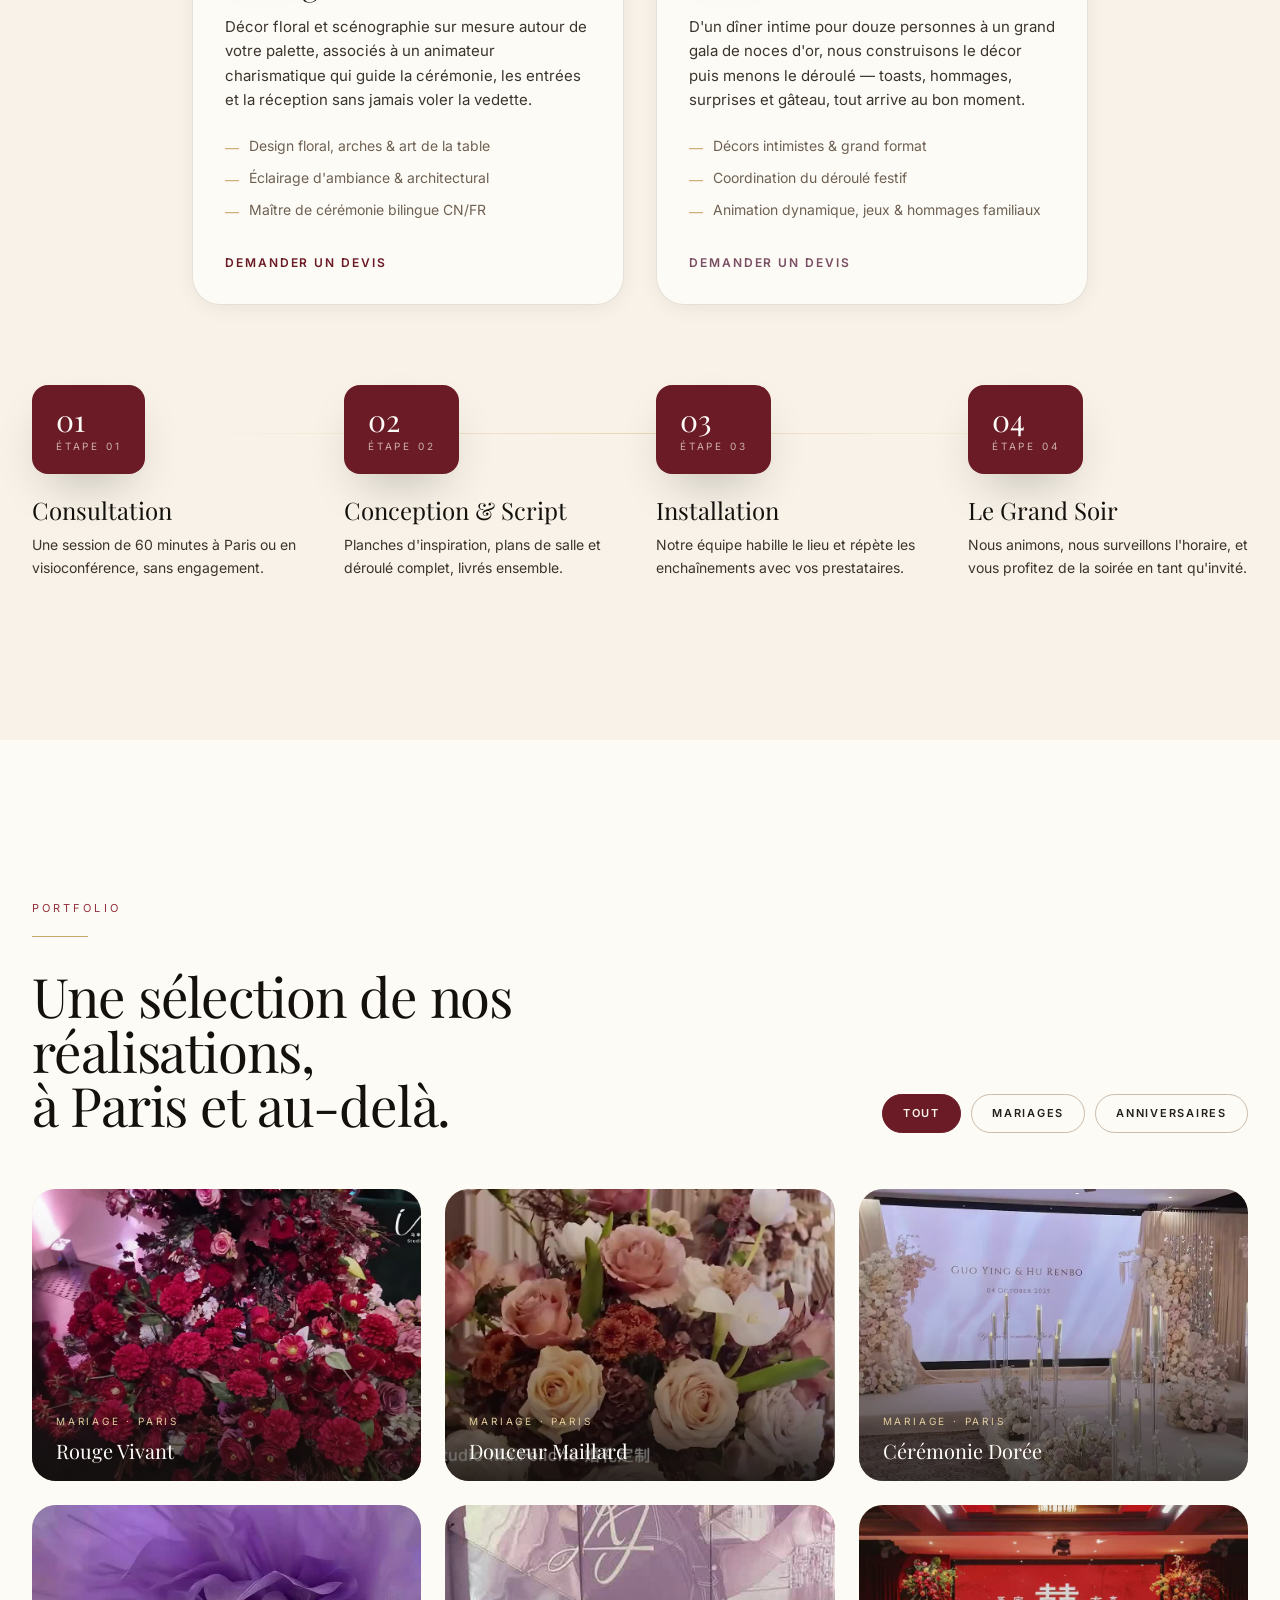
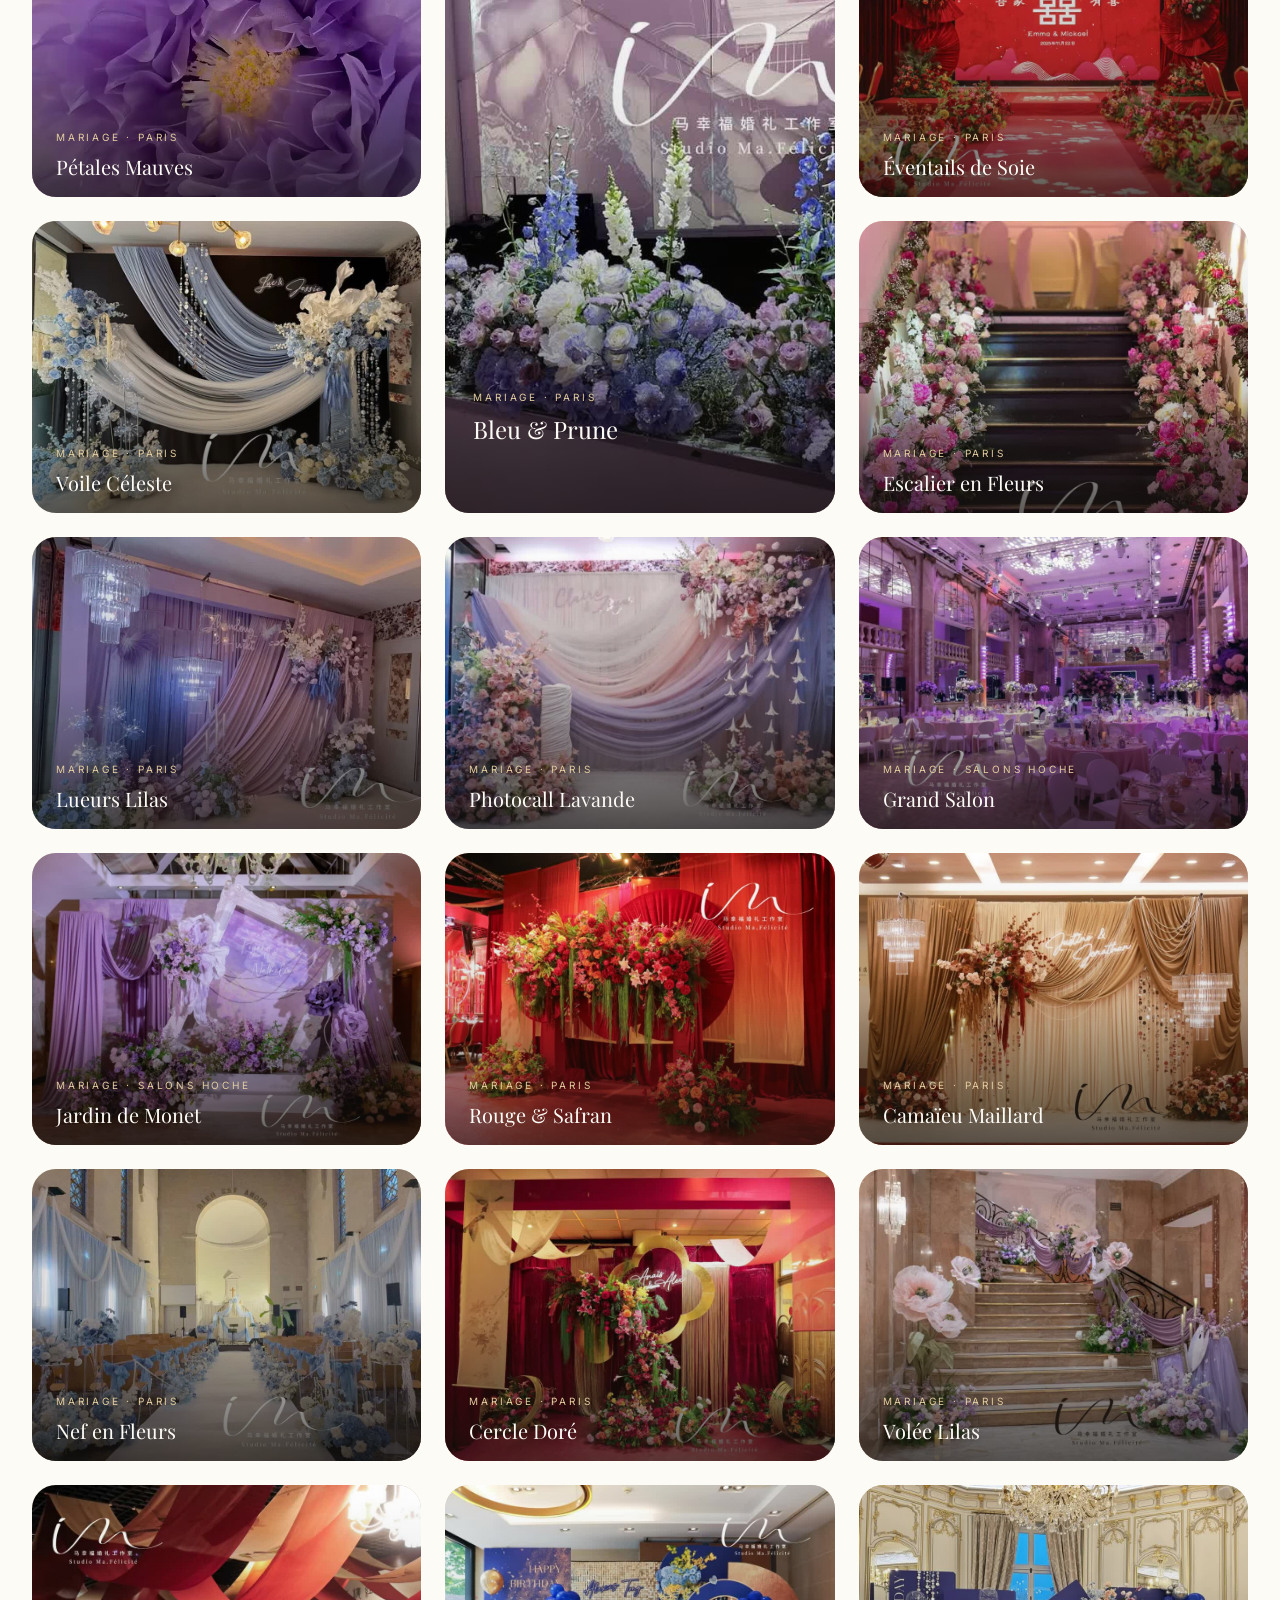
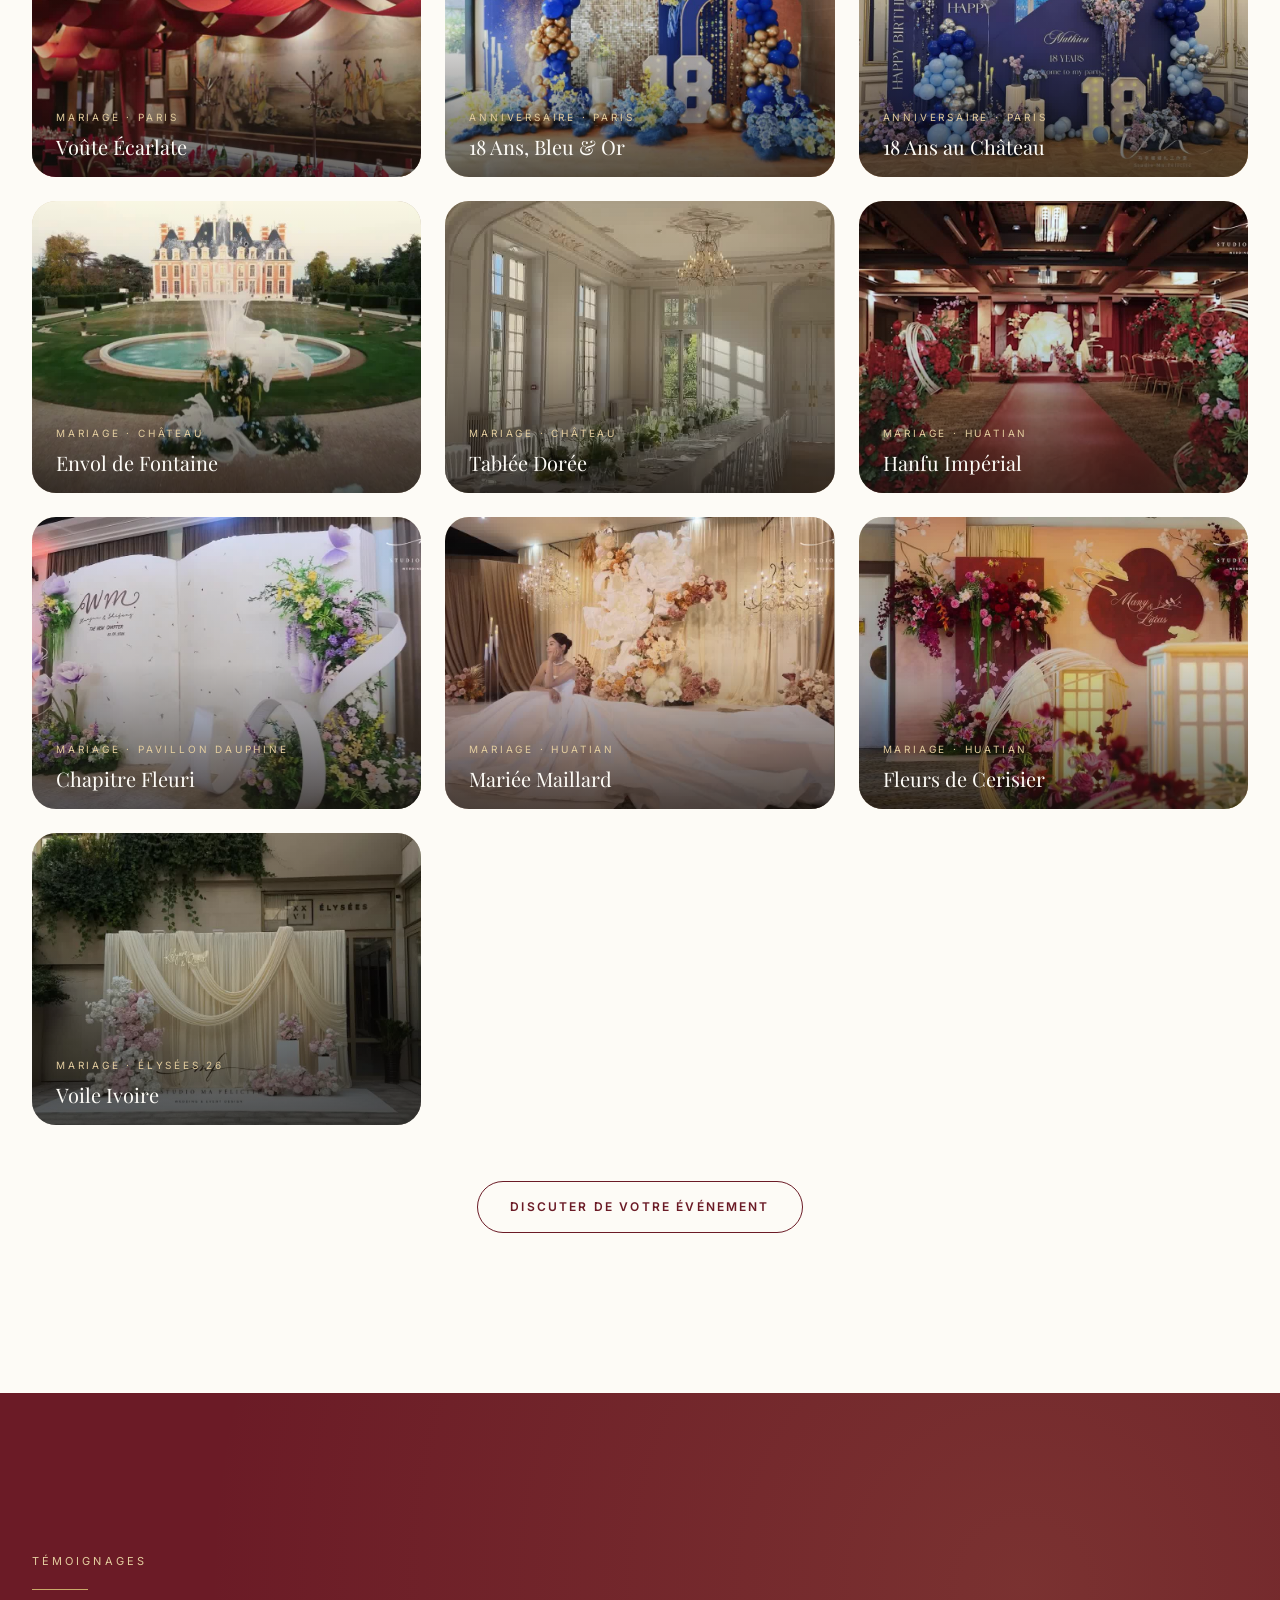
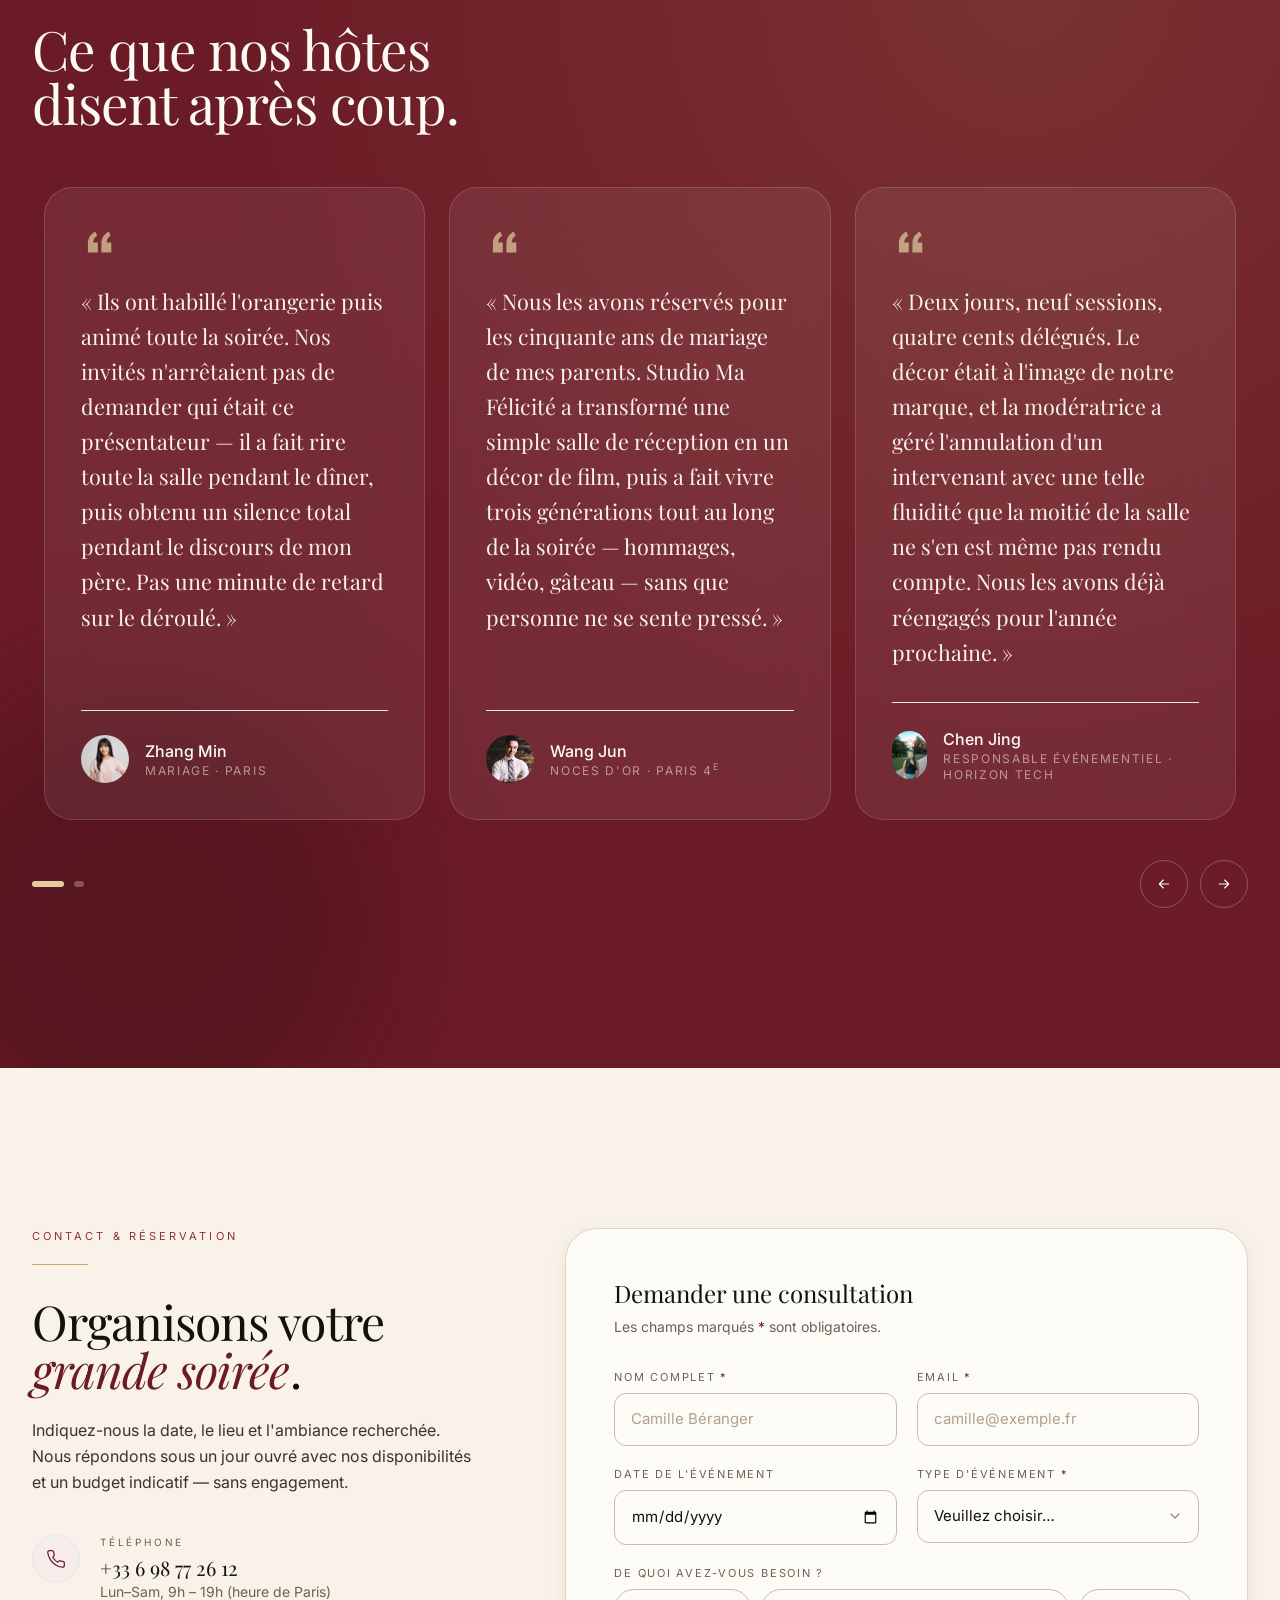
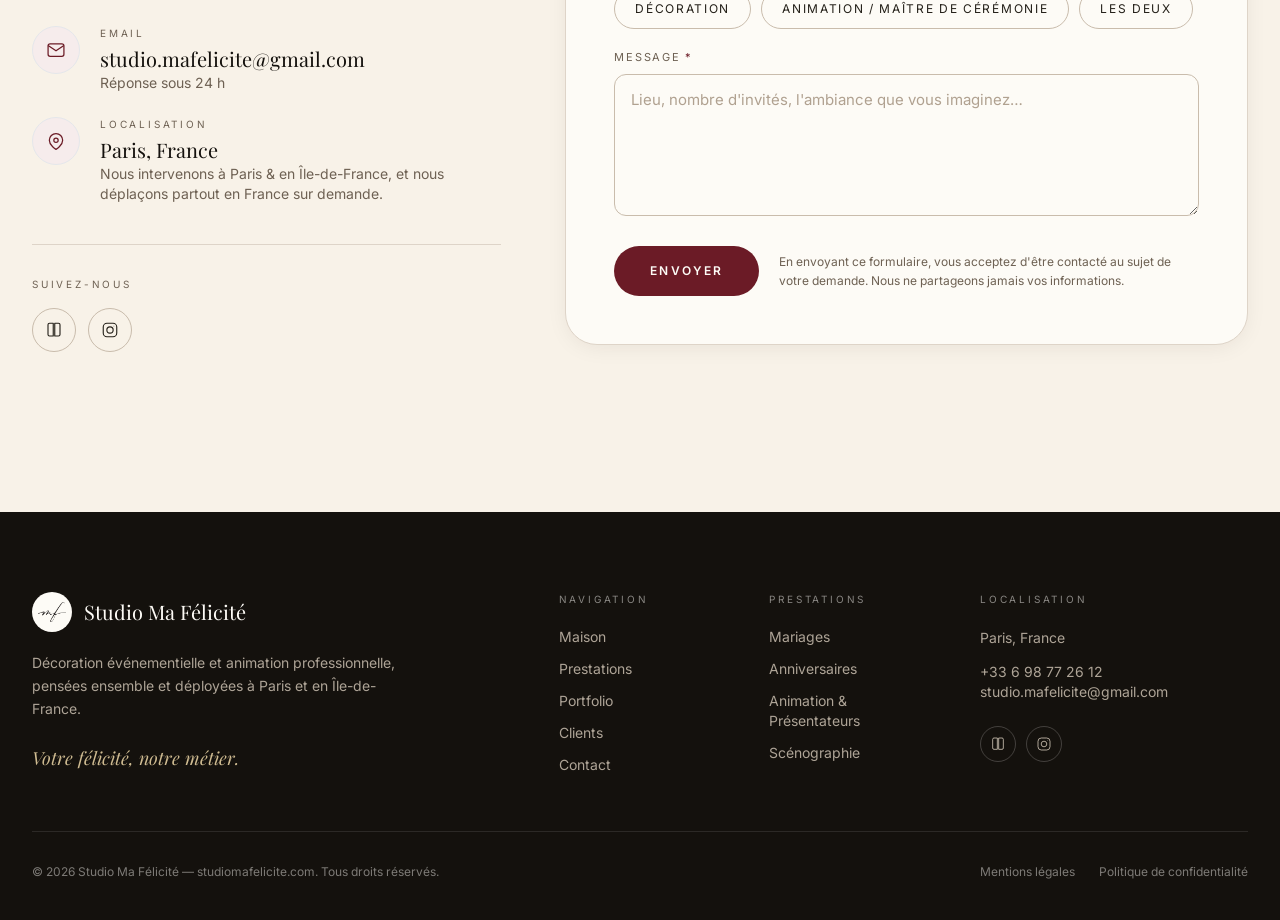
==== commit 0a1b0d88: "Replace contact email with studio.mafelicite@gmail.com Update the contact address across the FR/EN/Z" ====
--- a/index.html
+++ b/index.html
@@ -52,7 +52,7 @@
   "url": "https://studiomafelicite.com/",
   "inLanguage": "fr",
   "telephone": "+33698772612",
-  "email": "bonjour@studiomafelicite.com",
+  "email": "studio.mafelicite@gmail.com",
   "image": "https://studiomafelicite.com/images/about-main.jpg",
   "logo": "https://studiomafelicite.com/logo.webp",
   "priceRange": "€€€",
@@ -901,7 +901,7 @@
             </span>
             <div>
               <p class="text-[10px] uppercase tracking-widest2 text-taupe-500" data-i18n="contact.emailLabel">Email</p>
-              <a href="mailto:bonjour@studiomafelicite.com" class="mt-1 block font-serif text-xl text-ink-900 hover:text-wine-700 transition break-all">bonjour@studiomafelicite.com</a>
+              <a href="mailto:studio.mafelicite@gmail.com" class="mt-1 block font-serif text-xl text-ink-900 hover:text-wine-700 transition break-all">studio.mafelicite@gmail.com</a>
               <p class="text-sm text-taupe-500" data-i18n="contact.emailResponse">Réponse sous 24 h</p>
             </div>
           </li>
@@ -1020,7 +1020,7 @@
             </div>
             <p id="formSubmitError" class="sm:col-span-2 hidden text-sm text-red-600" data-i18n="contact.submitError">
               Une erreur est survenue lors de l'envoi. Merci de réessayer ou de nous écrire directement à
-              bonjour@studiomafelicite.com.
+              studio.mafelicite@gmail.com.
             </p>
           </form>
 
@@ -1085,7 +1085,7 @@
           Paris, France
         </address>
         <a href="tel:+33698772612" class="mt-3 block text-sm hover:text-gold-300 transition">+33 6 98 77 26 12</a>
-        <a href="mailto:bonjour@studiomafelicite.com" class="block text-sm hover:text-gold-300 transition break-all">bonjour@studiomafelicite.com</a>
+        <a href="mailto:studio.mafelicite@gmail.com" class="block text-sm hover:text-gold-300 transition break-all">studio.mafelicite@gmail.com</a>
 
         <div class="mt-6 flex gap-2.5">
           <a href="https://www.rednote.com/user/profile/63b6a3fa0000000026011ae4?xsec_token=ABy1RzgtTyJW4dYonvTPjh_zUPnIS3vViFRxaRkA35V68=&xsec_source=pc_note" target="_blank" rel="noopener" aria-label="rednote" class="grid place-items-center w-9 h-9 rounded-full border border-cream-50/20 hover:bg-gold-500 hover:border-gold-500 hover:text-ink-900 transition">
@@ -1251,7 +1251,7 @@
         labelMessage:`Message <span class="text-wine-700">*</span>`, placeholderMessage:"Lieu, nombre d'invités, l'ambiance que vous imaginez…", errMessage:"Merci d'ajouter quelques mots sur votre événement.",
         submit:"Envoyer",
         disclaimer:"En envoyant ce formulaire, vous acceptez d'être contacté au sujet de votre demande. Nous ne partageons jamais vos informations.",
-        submitError:"Une erreur est survenue lors de l'envoi. Merci de réessayer ou de nous écrire directement à bonjour@studiomafelicite.com.",
+        submitError:"Une erreur est survenue lors de l'envoi. Merci de réessayer ou de nous écrire directement à studio.mafelicite@gmail.com.",
         successTitle:"Merci — demande bien reçue.", successDesc:"Nous vous recontactons sous un jour ouvré à l'adresse indiquée.", successReset:"Envoyer une nouvelle demande"
       },
       footer: {
@@ -1377,7 +1377,7 @@
         labelMessage:`Message <span class="text-wine-700">*</span>`, placeholderMessage:"Venue, guest count, the atmosphere you have in mind…", errMessage:"Please add a few words about your event.",
         submit:"Send",
         disclaimer:"By sending you agree to be contacted about your enquiry. We never share your details.",
-        submitError:"Something went wrong while sending your request. Please try again or email us directly at bonjour@studiomafelicite.com.",
+        submitError:"Something went wrong while sending your request. Please try again or email us directly at studio.mafelicite@gmail.com.",
         successTitle:"Merci — request received.", successDesc:"We'll be in touch within one working day at the address you gave us.", successReset:"Send another request"
       },
       footer: {
@@ -1503,7 +1503,7 @@
         labelMessage:`留言 <span class="text-wine-700">*</span>`, placeholderMessage:"场地、宾客人数、您心目中的氛围……", errMessage:"请简单描述一下您的活动。",
         submit:"发送请求",
         disclaimer:"提交即表示您同意我们就此咨询与您联系。我们绝不会分享您的个人信息。",
-        submitError:"发送时出现错误。请重试，或直接发邮件至 bonjour@studiomafelicite.com 与我们联系。",
+        submitError:"发送时出现错误。请重试，或直接发邮件至 studio.mafelicite@gmail.com 与我们联系。",
         successTitle:"感谢您 — 我们已收到您的请求。", successDesc:"我们将在一个工作日内通过您提供的邮箱与您联系。", successReset:"再次发送请求"
       },
       footer: {
